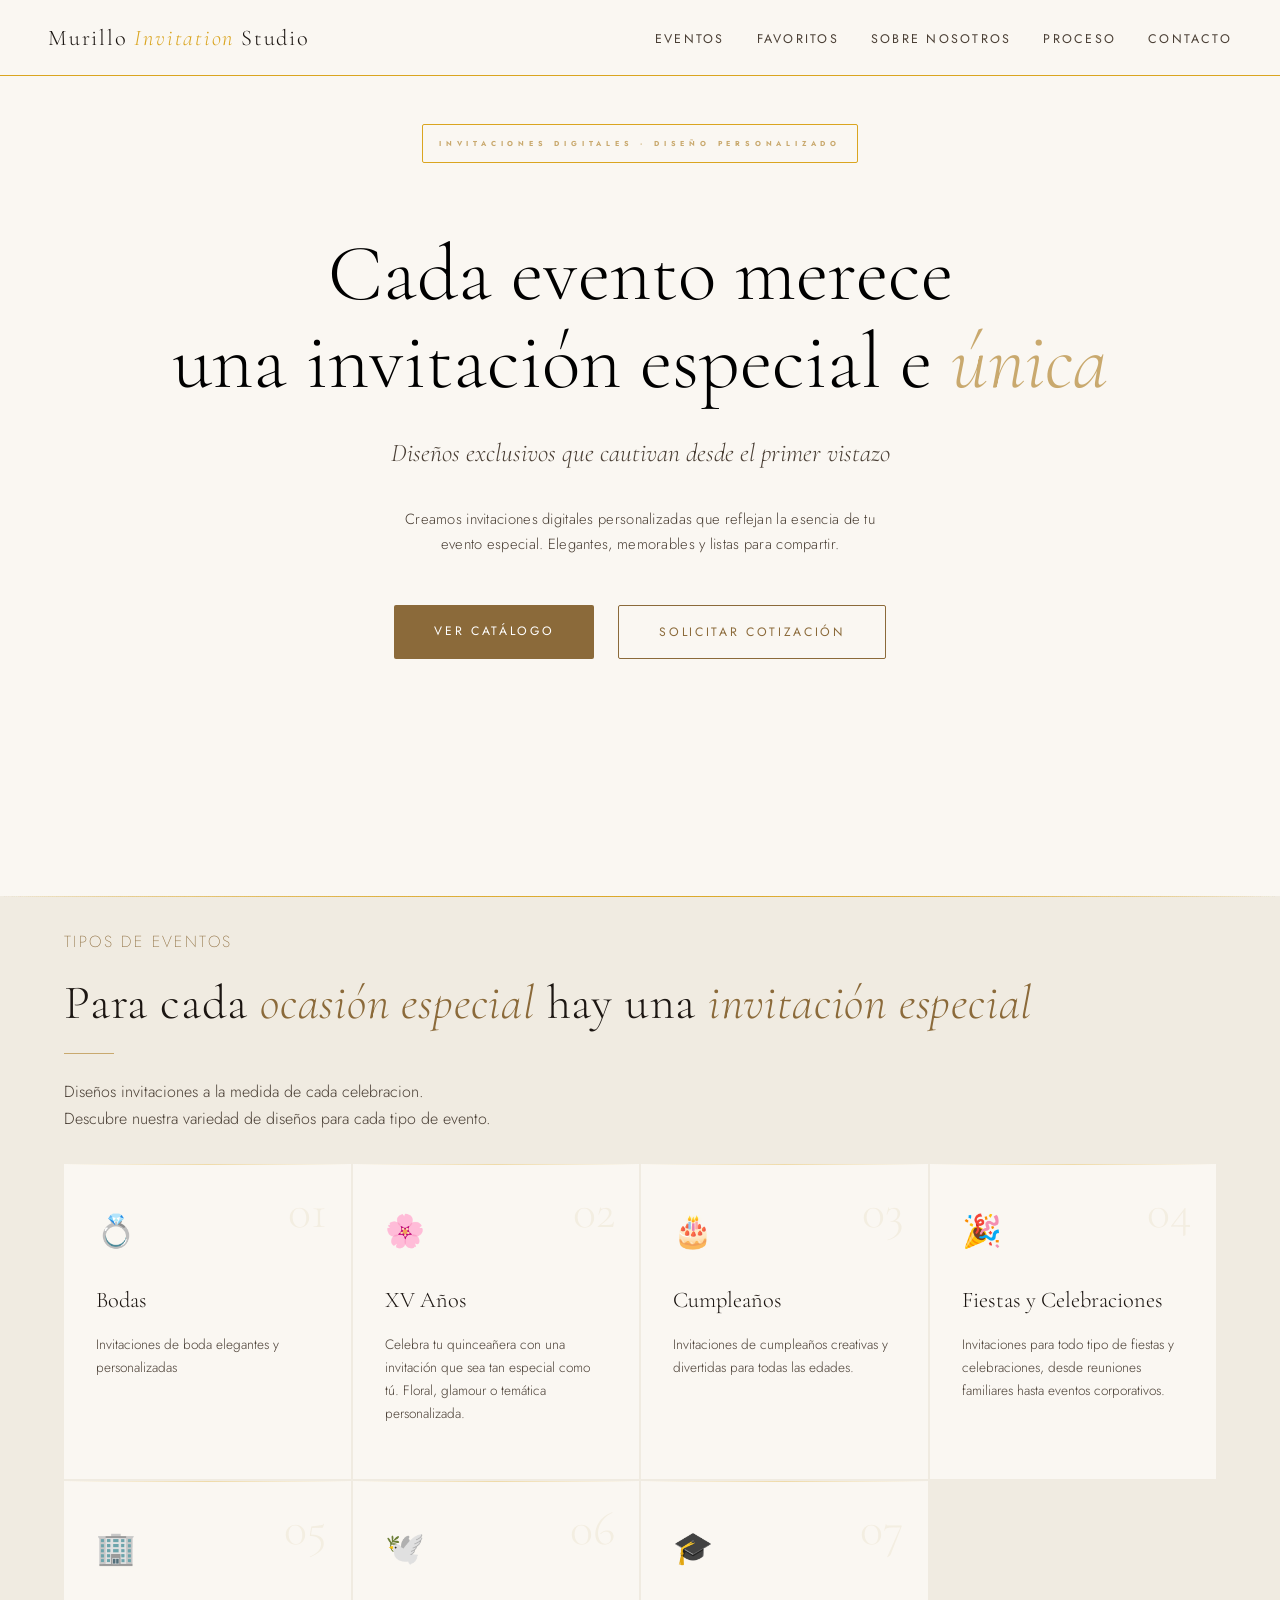
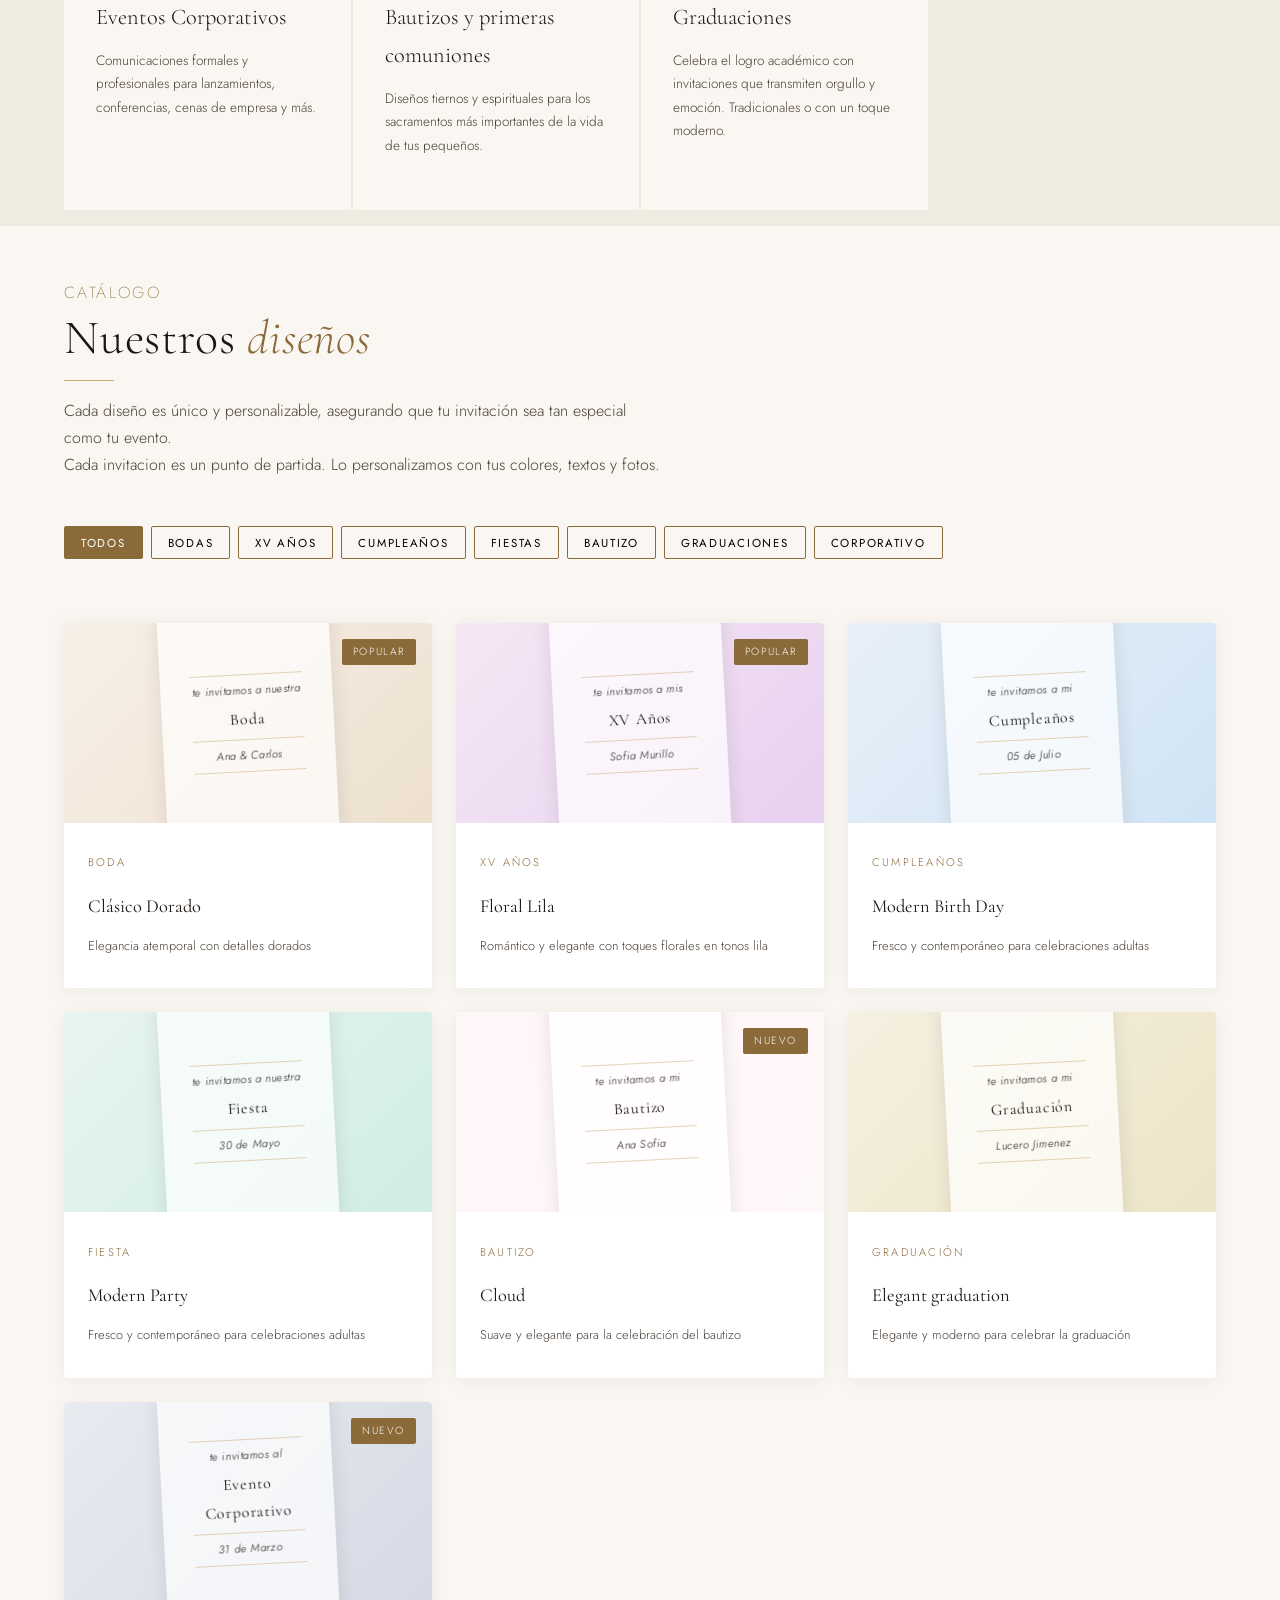
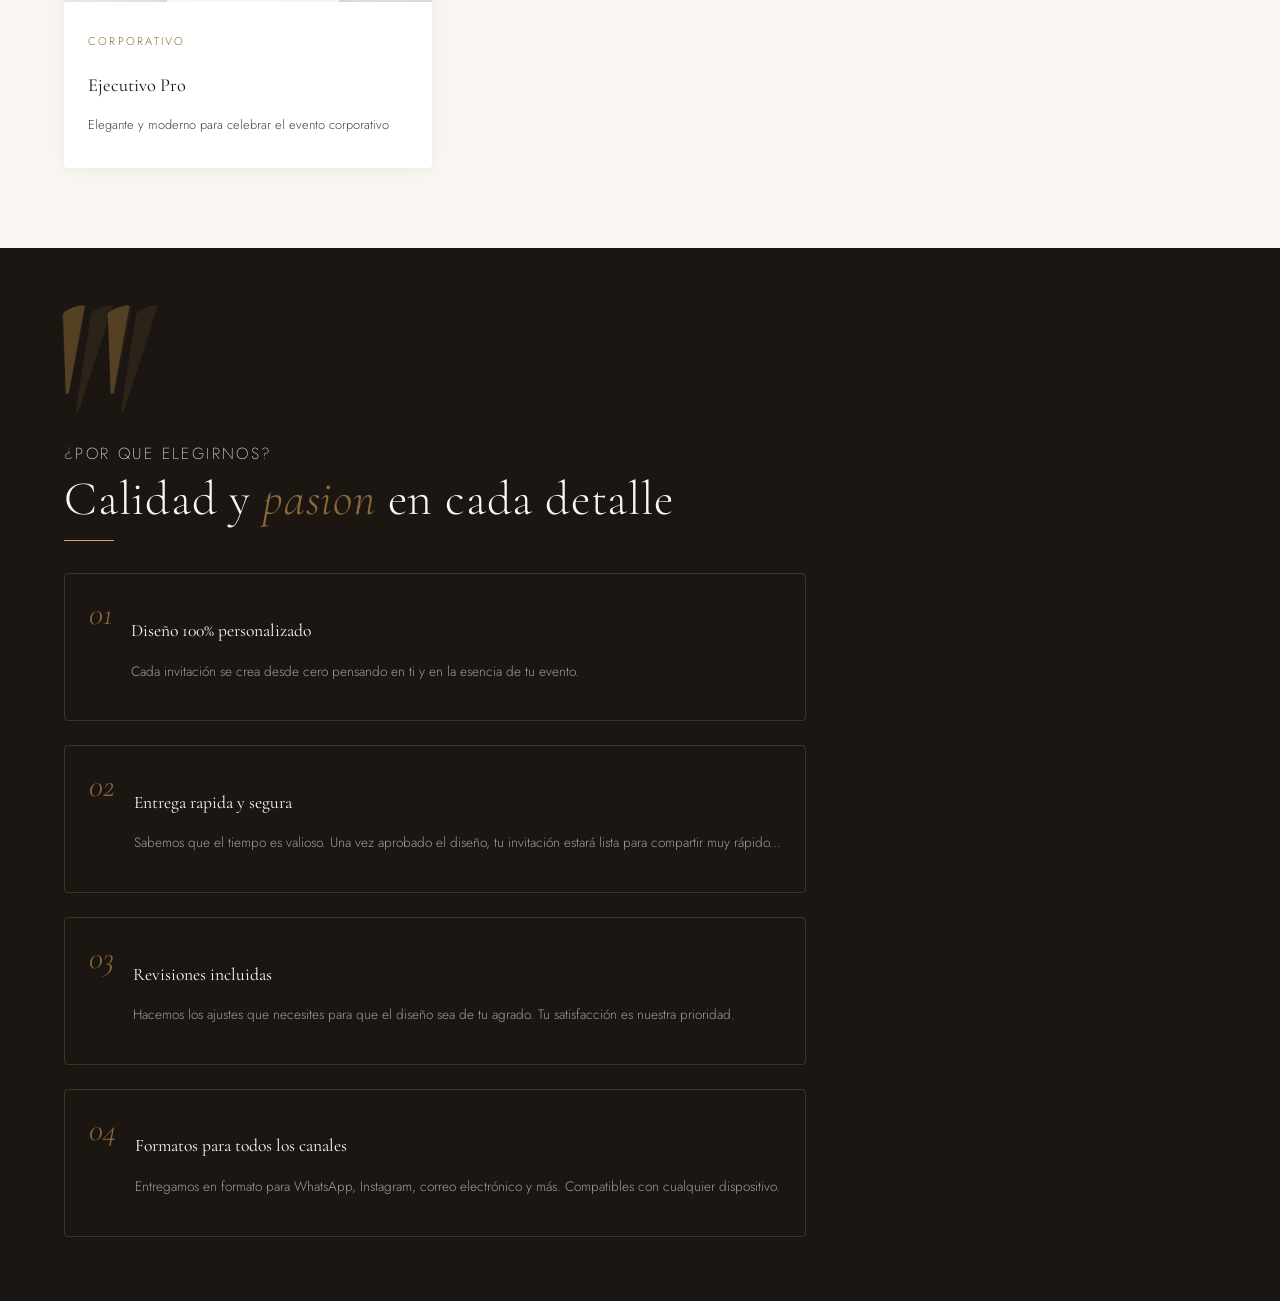
==== index.html @ 22edf33e "Se agrega la seccion de porque nosotros" ====
<!DOCTYPE html>
<html lang="es">
    <head>
        <!-- Titulo Pagina Web -->
        <title>Murillo Invitation Studio</title>

        <!-- Estilos CSS y Scripts JS -->
        <link rel="stylesheet" href="design.css">
        <script src="script.js" defer></script>
    
        <!-- Meta Tags -->
        <meta charset="utf-8"/>
        <meta content="width=device-width, initial-scale=1.0" name="viewport"/>
        <meta content="es_MX" property="og:locale"/>
        <meta content="Murillo Invitation Studio — Invitaciones digitales únicas para tus eventos más especiales." name="description"/>
        
        <!-- Fuentes de Google -->
        <link href="https://fonts.googleapis.com" rel="preconnect"/>
        <link crossorigin="" href="https://fonts.gstatic.com" rel="preconnect"/>
        <link href="https://fonts.googleapis.com/css2?family=Cormorant+Garamond:ital,wght@0,300;0,400;0,600;1,300;1,400&amp;family=Jost:wght@300;400;500&amp;display=swap" rel="stylesheet"/>
    </head>
    <body>
        <!-- Header de navegacion -->
        <header>
            <!-- Nombre de la empresa -->
            <div class="NombreEmpresa">Murillo <span> Invitation </span> Studio </div>

            <!-- Navegacion -->
            <nav>
                <ul>
                    <li><a href="Events.html">Eventos</a></li>
                    <li><a href="Favorites.html">Favoritos</a></li>
                    <li><a href="Aboutus.html">Sobre Nosotros</a></li>
                    <li><a href="Process.html">Proceso</a></li>
                    <li><a href="contact.html">Contacto</a></li>
                </ul>
            </nav>
        </header>

        <!-- Contenido Principal / Home -->
        <section id="Home">

            <div class="Contenido">
                <div class="TagContenido">
                    <h1 class="Tag">Invitaciones Digitales · Diseño Personalizado</h1>
                </div>

                <h2 class="Titulo">Cada evento merece <br/> una invitación especial e <em>única</em></h2>

                <p class="SubTitulo">Diseños exclusivos que cautivan desde el primer vistazo</p>
                <p class="Descripcion">Creamos invitaciones digitales personalizadas que reflejan la esencia de tu <br>
                evento especial. Elegantes, memorables y listas para compartir.</p>

                <div class="BotonCS">
                    <a class="BotonCatalago" href="#Catalago">Ver Catálogo</a>
                    <a class="BotonSolicitarCot" href="#Cotizacion">Solicitar Cotización</a>
                </div>
            </div>
        </section>

        <!-- Tipos de eventos -->
        <section id="Eventos">
            <h2 class="Titulo_Eventos">TIPOS DE EVENTOS</h2>
            <h3 class="Subtitulo_Eventos">Para cada <em>ocasión especial</em> hay una <em>invitación especial</em></h3>

            <div class="Divisor_corto"></div>

            <p class="Descripcion_Eventos">Diseños invitaciones a la medida de cada celebracion.
            <br>Descubre nuestra variedad de diseños para cada tipo de evento.</p>

            <div class="Eventos_Grid">
                <div class="Evento_Card">
                    <span class="Evento_Num">01</span>
                    <span class="Evento_Icono">💍</span>

                    <h3 class="Evento_Nombre">Bodas</h3>
                    <p class="Evento_Descripcion">Invitaciones de boda elegantes y personalizadas</p>
                </div>

                <div class="Evento_Card">
                    <span class="Evento_Num">02</span>
                    <span class="Evento_Icono">🌸</span>

                    <h3 class="Evento_Nombre">XV Años</h3>
                    <p class="Evento_Descripcion">Celebra tu quinceañera con una invitación que sea tan especial como tú. Floral, glamour o temática personalizada.</p>
                </div>

                <div class="Evento_Card">
                    <span class="Evento_Num">03</span>
                    <span class="Evento_Icono">🎂</span>

                    <h3 class="Evento_Nombre">Cumpleaños</h3>
                    <p class="Evento_Descripcion">Invitaciones de cumpleaños creativas y divertidas para todas las edades.</p>
                </div>

                <div class="Evento_Card">
                    <span class="Evento_Num">04</span>
                    <span class="Evento_Icono">🎉</span>

                    <h3 class="Evento_Nombre">Fiestas y Celebraciones</h3>
                    <p class="Evento_Descripcion">Invitaciones para todo tipo de fiestas y celebraciones, desde reuniones familiares hasta eventos corporativos.</p>
                </div>

                <div class="Evento_Card">
                    <span class="Evento_Num">05</span>
                    <span class="Evento_Icono">🏢</span>

                    <h3 class="Evento_Nombre">Eventos Corporativos</h3>
                    <p class="Evento_Descripcion">Comunicaciones formales y profesionales para lanzamientos, conferencias, cenas de empresa y más.</p>
                </div>

                <div class="Evento_Card">
                    <span class="Evento_Num">06</span>
                    <span class="Evento_Icono">🕊️</span>

                    <h3 class="Evento_Nombre">Bautizos y primeras comuniones</h3>
                    <p class="Evento_Descripcion">Diseños tiernos y espirituales para los sacramentos más importantes de la vida de tus pequeños.</p>
                </div>

                <div class="Evento_Card">
                    <span class="Evento_Num">07</span>
                    <span class="Evento_Icono">🎓</span>

                    <h3 class="Evento_Nombre">Graduaciones</h3>
                    <p class="Evento_Descripcion">Celebra el logro académico con invitaciones que transmiten orgullo y emoción. Tradicionales o con un toque moderno.</p>
                </div>
            </div>
        </section>

        <!-- CATÁLOGO -->
        <section id="Catalago">
            <div class="Catalago_Cabecera">
                <h2 class="Titulo_Catalago">CATÁLOGO</h2>
                <h3 class="Subtitulo_Catalago">Nuestros <em>diseños</em></h3>

                <div class="Divisor_corto"></div>

                <p class="Descripcion_Catalago">Cada diseño es único y personalizable, asegurando que tu invitación sea tan especial como tu evento. <br>
                Cada invitacion es un punto de partida. Lo personalizamos con tus colores, textos y fotos.</p>

                <div class="Catalago_Filtro">
                    <button class="filter-btn active" onclick="filterCatalog('all', this)">Todos</button>
                    <button class="filter-btn" onclick="filterCatalog('boda', this)">Bodas</button>
                    <button class="filter-btn" onclick="filterCatalog('xv', this)">XV Años</button>
                    <button class="filter-btn" onclick="filterCatalog('cumple', this)">Cumpleaños</button>
                    <button class="filter-btn" onclick="filterCatalog('fiesta', this)">Fiestas</button>
                    <button class="filter-btn" onclick="filterCatalog('bautizo', this)">Bautizo</button>
                    <button class="filter-btn" onclick="filterCatalog('graduacion', this)">Graduaciones</button>
                    <button class="filter-btn" onclick="filterCatalog('corporativo', this)">Corporativo</button>
                </div>
            </div>

            <div class="Catalago_Grid">
                <div class="Catalago_Item">
                    <div class="Catalago_Prevista_Boda">
                        <div class="Catalago_Vista">
                            <div class="Vista_Line"></div>
                            <div class="Vista_Text">te invitamos a nuestra</div>
                            <div class="Vista_Title">Boda</div>
                            <div class="Vista_Line"></div>
                            <div class="Vista_Text">Ana &amp; Carlos</div>
                            <div class="Vista_Line"></div>
                        </div>

                        <span class="Tag_Popular">Popular</span>
                    </div>

                    <div class="Catalago_Info">
                        <p class="Catalago_Tipo_Evento">Boda</p>
                        <h3 class="Catalago_Nombre">Clásico Dorado</h3>
                        <p class="Catalago_Descripcion">Elegancia atemporal con detalles dorados</p>
                    </div>
                </div>

                <div class="Catalago_Item">
                    <div class="Catalago_Prevista_XV">
                        <div class="Catalago_Vista">
                            <div class="Vista_Line"></div>
                            <div class="Vista_Text">te invitamos a mis</div>
                            <div class="Vista_Title">XV Años</div>
                            <div class="Vista_Line"></div>
                            <div class="Vista_Text">Sofia Murillo</div>
                            <div class="Vista_Line"></div>
                        </div>

                        <span class="Tag_Popular">Popular</span>
                    </div>

                    <div class="Catalago_Info">
                        <p class="Catalago_Tipo_Evento">XV Años</p>
                        <h3 class="Catalago_Nombre">Floral Lila</h3>
                        <p class="Catalago_Descripcion">Romántico y elegante con toques florales en tonos lila</p>
                    </div>
                </div>

                <div class="Catalago_Item">
                    <div class="Catalago_Prevista_Cumpleaños">
                        <div class="Catalago_Vista">
                            <div class="Vista_Line"></div>
                            <div class="Vista_Text">te invitamos a mi</div>
                            <div class="Vista_Title">Cumpleaños</div>
                            <div class="Vista_Line"></div>
                            <div class="Vista_Text">05 de Julio</div>
                            <div class="Vista_Line"></div>
                        </div>
                    </div>

                    <div class="Catalago_Info">
                        <p class="Catalago_Tipo_Evento">Cumpleaños</p>
                        <h3 class="Catalago_Nombre">Modern Birth Day</h3>
                        <p class="Catalago_Descripcion">Fresco y contemporáneo para celebraciones adultas</p>
                    </div>
                </div>

                <div class="Catalago_Item">
                    <div class="Catalago_Prevista_Fiesta">
                        <div class="Catalago_Vista">
                            <div class="Vista_Line"></div>
                            <div class="Vista_Text">te invitamos a nuestra</div>
                            <div class="Vista_Title">Fiesta</div>
                            <div class="Vista_Line"></div>
                            <div class="Vista_Text">30 de Mayo</div>
                            <div class="Vista_Line"></div>
                        </div>
                    </div>

                    <div class="Catalago_Info">
                        <p class="Catalago_Tipo_Evento">Fiesta</p>
                        <h3 class="Catalago_Nombre">Modern Party</h3>
                        <p class="Catalago_Descripcion">Fresco y contemporáneo para celebraciones adultas</p>
                    </div>
                </div>

                <div class="Catalago_Item">
                    <div class="Catalago_Prevista_Bautizo">
                        <div class="Catalago_Vista">
                            <div class="Vista_Line"></div>
                            <div class="Vista_Text">te invitamos a mi</div>
                            <div class="Vista_Title">Bautizo</div>
                            <div class="Vista_Line"></div>
                            <div class="Vista_Text">Ana Sofia</div>
                            <div class="Vista_Line"></div>
                        </div>

                        <span class="Tag_Popular">Nuevo</span>
                    </div>

                    <div class="Catalago_Info">
                        <p class="Catalago_Tipo_Evento">Bautizo</p>
                        <h3 class="Catalago_Nombre">Cloud</h3>
                        <p class="Catalago_Descripcion">Suave y elegante para la celebración del bautizo</p>
                    </div>
                </div>

                <div class="Catalago_Item">
                    <div class="Catalago_Prevista_Graduacion">
                        <div class="Catalago_Vista">
                            <div class="Vista_Line"></div>
                            <div class="Vista_Text">te invitamos a mi</div>
                            <div class="Vista_Title">Graduación</div>
                            <div class="Vista_Line"></div>
                            <div class="Vista_Text">Lucero Jimenez</div>
                            <div class="Vista_Line"></div>
                        </div>
                    </div>

                    <div class="Catalago_Info">
                        <p class="Catalago_Tipo_Evento">Graduación</p>
                        <h3 class="Catalago_Nombre">Elegant graduation</h3>
                        <p class="Catalago_Descripcion">Elegante y moderno para celebrar la graduación</p>
                    </div>
                </div>

                <div class="Catalago_Item">
                    <div class="Catalago_Prevista_Corporativo">
                        <div class="Catalago_Vista">
                            <div class="Vista_Line"></div>
                            <div class="Vista_Text">te invitamos al </div>
                            <div class="Vista_Title">Evento Corporativo</div>
                            <div class="Vista_Line"></div>
                            <div class="Vista_Text">31 de Marzo</div>
                            <div class="Vista_Line"></div>
                        </div>

                        <span class="Tag_Popular">Nuevo</span>
                    </div>

                    <div class="Catalago_Info">
                        <p class="Catalago_Tipo_Evento">Corporativo</p>
                        <h3 class="Catalago_Nombre">Ejecutivo Pro</h3>
                        <p class="Catalago_Descripcion">Elegante y moderno para celebrar el evento corporativo</p>
                    </div>
                </div>
            </div>
        </section>

        <!-- Porque elegirnos? -->
        <section id="Porque_Elegirnos"> 
            <div class="Porque_Cabecera">
                <h2 class="Porque_Titulo">¿POR QUE ELEGIRNOS?</h2>
                <h3 class="Porque_Subtitulo">Calidad y <em>pasion</em> en cada detalle</h3>
                <div class="Divisor_corto"></div>

                <div class="Porque_Grid">
                    <div class="Porque_Item">
                        <span class="Porque_Num">01</span>
                        <div>  
                            <h3 class="Num_Titulo">Diseño 100% personalizado</h3>
                            <p class="Num_Descripcion">Cada invitación se crea desde cero pensando en ti y en la esencia de tu evento.</p>
                        </div>
                    </div>

                    <div class="Porque_Item">
                        <span class="Porque_Num">02</span>
                        <div>  
                            <h3 class="Num_Titulo">Entrega rapida y segura</h3>
                            <p class="Num_Descripcion">Sabemos que el tiempo es valioso. Una vez aprobado el diseño, tu invitación estará lista para compartir muy rápido...</p>
                        </div>
                    </div>

                    <div class="Porque_Item">
                        <span class="Porque_Num">03</span>
                        <div>  
                            <h3 class="Num_Titulo">Revisiones incluidas</h3>
                            <p class="Num_Descripcion">Hacemos los ajustes que necesites para que el diseño sea de tu agrado. Tu satisfacción es nuestra prioridad.</p>
                        </div>
                    </div>

                    <div class="Porque_Item">
                        <span class="Porque_Num">04</span>
                        <div>  
                            <h3 class="Num_Titulo">Formatos para todos los canales</h3>
                            <p class="Num_Descripcion">Entregamos en formato para WhatsApp, Instagram, correo electrónico y más. Compatibles con cualquier dispositivo.</p>
                        </div>
                    </div>
                </div>
            </div>    
        </section>
    </body>
</html>
---- design.css ----
@charset "UTF-8";
body {
  font-family: "Jost", sans-serif;
  background: #FAF7F2;
  color: #000;
  font-weight: 300;
  line-height: 1.7;
  overflow-x: hidden;
  margin: 0;
}
body ::before {
  content: "";
  position: fixed;
  inset: 0;
  pointer-events: none;
  z-index: 0;
  opacity: 0.35;
}

header {
  position: relative;
  top: 0;
  left: 0;
  right: 0;
  z-index: 100;
  padding: 0.5rem 3rem;
  display: flex;
  align-items: center;
  justify-content: space-between;
  background: #FAF7F2;
  backdrop-filter: blur(12px);
  border-bottom: 1px solid #DAA520;
  transition: background 0.3s;
}
header .NombreEmpresa {
  font-family: "Cormorant Garamond", serif;
  font-size: 1.4rem;
  font-weight: 300;
  letter-spacing: 0.08em;
  color: #1C1612;
  text-decoration: none;
}
header .NombreEmpresa span {
  color: #DAA520;
  font-style: italic;
}
header nav ul {
  list-style: none;
  display: flex;
  gap: 2rem;
}
header nav a {
  font-family: "Jost", sans-serif;
  font-size: 0.78rem;
  font-weight: 400;
  letter-spacing: 0.18em;
  text-transform: uppercase;
  color: #4A3F35;
  text-decoration: none;
  position: relative;
  transition: color 0.3s;
}
header nav a::after {
  content: "";
  position: absolute;
  bottom: -2px;
  left: 0;
  right: 100%;
  height: 1px;
  background: #DAA520;
  transition: right 0.35s ease;
}
header nav a:hover {
  color: #000;
}
header nav a:hover::after {
  right: 0;
}

#Home {
  min-height: 100vh;
  display: flex;
  justify-content: center;
  text-align: center;
  padding: 3rem;
  position: relative;
  z-index: 2;
}
#Home .Contenido .TagContenido {
  display: inline-flex;
  text-align: center;
  justify-content: center;
  font-size: 0.3rem;
  letter-spacing: 0.3rem;
  text-transform: uppercase;
  border: 1px solid #DAA520;
  padding: 0.4rem 1rem;
  margin-bottom: 0;
  border-radius: 2px;
}
#Home .Contenido .TagContenido .Tag {
  color: #C9A96E;
  font-family: "Jost", sans-serif;
}
#Home .Contenido .Titulo {
  font-family: "Cormorant Garamond", serif;
  font-size: clamp(5rem, 3vw, 5rem);
  font-weight: 300;
  line-height: 1.1;
  margin-bottom: 0;
}
#Home .Contenido .Titulo em {
  color: #C9A96E;
}
#Home .Contenido .SubTitulo {
  font-family: "Cormorant Garamond", serif;
  font-size: clamp(1.2rem, 2.5vw, 1.6rem);
  font-weight: 300;
  font-style: italic;
  color: #4A3F35;
  margin-bottom: 2rem;
}
#Home .Contenido .Descripcion {
  font-size: 0.92rem;
  color: #4A3F35;
  max-width: 480px;
  margin: 0 auto 3rem;
  letter-spacing: 0.02em;
}
#Home .Contenido .BotonCS {
  display: flex;
  gap: 1.5rem;
  justify-content: center;
}
#Home .Contenido .BotonCS .BotonCatalago {
  display: inline-block;
  font-family: "Jost", sans-serif;
  font-size: 0.76rem;
  font-weight: 400;
  letter-spacing: 0.22em;
  text-transform: uppercase;
  color: #fff;
  background: #8B6A3A;
  border: none;
  padding: 1rem 2.5rem;
  text-decoration: none;
  border-radius: 2px;
  transition: background 0.3s, transform 0.2s;
}
#Home .Contenido .BotonCS .BotonCatalago:hover {
  background: #DAA520;
  transform: translateY(-2px);
}
#Home .Contenido .BotonCS .BotonSolicitarCot {
  display: inline-block;
  font-family: "Jost", sans-serif;
  font-size: 0.76rem;
  font-weight: 400;
  letter-spacing: 0.22em;
  text-transform: uppercase;
  color: #8B6A3A;
  background: transparent;
  border: 1px solid #8B6A3A;
  padding: 1rem 2.5rem;
  text-decoration: none;
  border-radius: 2px;
  transition: background 0.3s, transform 0.2s;
}
#Home .Contenido .BotonCS .BotonSolicitarCot:hover {
  color: #fff;
  background: #8B6A3A;
  transform: translateY(-2px);
}

#Eventos {
  background: #F0EBE1;
  position: relative;
  margin-top: -11rem;
}
#Eventos ::before {
  content: "";
  position: absolute;
  top: 0;
  left: 0;
  right: 0;
  height: 1px;
  background: linear-gradient(90deg, transparent, #DAA520, transparent);
}
#Eventos .Titulo_Eventos {
  font-size: clamp(1rem, 1vw, 2.5rem);
  font-weight: 200;
  margin: 0 0 0 4rem;
  padding: 2rem 0 0 0;
  color: #8B6A3A;
  letter-spacing: 0.15rem;
}
#Eventos .Subtitulo_Eventos {
  font-family: "Cormorant Garamond", serif;
  font-size: clamp(3rem, 3vw, 1.5rem);
  font-weight: 200;
  margin: 0 0 0 4rem;
  padding: 0.5rem 0 0 0;
  color: #1C1612;
  letter-spacing: 0.05rem;
}
#Eventos .Subtitulo_Eventos em {
  color: #8B6A3A;
}
#Eventos .Divisor_corto {
  width: 50px;
  height: 1px;
  background: #C9A96E;
  margin: 0.5rem 0 1.5rem 4rem;
}
#Eventos .Descripcion_Eventos {
  font-size: 1rem;
  color: #4A3F35;
  max-width: 480px;
  margin: 0 0 0 4rem;
}
#Eventos .Eventos_Grid {
  display: grid;
  grid-template-columns: repeat(auto-fit, minmax(260px, 1fr));
  gap: 2px;
  padding: 1rem 4rem;
  margin-top: 1rem;
}
#Eventos .Eventos_Grid .Evento_Card {
  background: #FAF7F2;
  padding: 2.5rem 2rem;
  position: relative;
  overflow: hidden;
  transition: background 0.4s;
  cursor: default;
}
#Eventos .Eventos_Grid .Evento_Card ::before {
  content: "";
  position: absolute;
  bottom: 0;
  left: 0;
  right: 0;
  height: 2px;
  background: #DAA520;
  transform: scaleX(0);
  transform-origin: left;
  transition: transform 0.4s ease;
}
#Eventos .Eventos_Grid .Evento_Card:hover {
  background: #F0EBE1;
}
#Eventos .Eventos_Grid .Evento_Card:hover ::before {
  transform: scaleX(1);
}
#Eventos .Eventos_Grid .Evento_Icono {
  font-size: 2rem;
  margin-bottom: 1.2rem;
  display: block;
}
#Eventos .Eventos_Grid .Evento_Nombre {
  font-family: "Cormorant Garamond", serif;
  font-size: 1.4rem;
  font-weight: 300;
  color: #1C1612;
  margin-bottom: 0.6rem;
}
#Eventos .Eventos_Grid .Evento_Descripcion {
  font-size: 0.85rem;
  color: #4A3F35;
  line-height: 1.7;
}
#Eventos .Eventos_Grid .Evento_Num {
  position: absolute;
  top: 1.5rem;
  right: 1.5rem;
  font-family: "Cormorant Garamond", serif;
  font-size: 3rem;
  font-weight: 300;
  color: rgba(201, 169, 110, 0.12);
  line-height: 1;
}

#Catalago {
  max-width: 1400px;
  margin: 0 0;
}
#Catalago .Catalago_Cabecera {
  display: grid;
  gap: 4rem;
  align-items: end;
  margin-bottom: 3rem;
}
#Catalago .Catalago_Cabecera .Titulo_Catalago {
  font-size: clamp(1rem, 1vw, 2.5rem);
  font-weight: 200;
  margin: 0 0 -5rem 4rem;
  padding: 2rem 0 0 0;
  color: #8B6A3A;
  letter-spacing: 0.15rem;
}
#Catalago .Catalago_Cabecera .Subtitulo_Catalago {
  font-family: "Cormorant Garamond", serif;
  font-size: clamp(3rem, 3vw, 1.5rem);
  font-weight: 200;
  margin: 0 0 -4rem 4rem;
  padding: 0.5rem 0 0 0;
  color: #1C1612;
  letter-spacing: 0.05rem;
}
#Catalago .Catalago_Cabecera .Subtitulo_Catalago em {
  color: #8B6A3A;
}
#Catalago .Catalago_Cabecera .Divisor_corto {
  width: 50px;
  height: 1px;
  background: #C9A96E;
  margin: 0 0 0 4rem;
}
#Catalago .Catalago_Cabecera .Descripcion_Catalago {
  font-size: 1rem;
  color: #4A3F35;
  max-width: 600px;
  margin: -3rem 0 -1rem 4rem;
}
#Catalago .Catalago_Cabecera .Catalago_Filtro {
  display: flex;
  gap: 0.5rem;
  flex-wrap: wrap;
  margin: 0 0 0 4rem;
}
#Catalago .Catalago_Cabecera .Catalago_Filtro .filter-btn {
  font-family: "Jost", sans-serif;
  font-size: 0.72rem;
  letter-spacing: 0.15em;
  text-transform: uppercase;
  color: #000;
  background: none;
  border: 1px solid #8B6A3A;
  padding: 0.45rem 1rem;
  cursor: pointer;
  border-radius: 2px;
  transition: all 0.25s;
}
#Catalago .Catalago_Cabecera .Catalago_Filtro .filter-btn:hover,
#Catalago .Catalago_Cabecera .Catalago_Filtro .filter-btn.active {
  background: #8B6A3A;
  color: #fff;
  border-color: #8B6A3A;
}
#Catalago .Catalago_Grid {
  display: grid;
  grid-template-columns: repeat(auto-fill, minmax(280px, 1fr));
  gap: 1.5rem;
  padding: 1rem 4rem;
}
#Catalago .Catalago_Grid .Catalago_Item {
  border-radius: 4px;
  overflow: hidden;
  background: #fff;
  box-shadow: 0 2px 20px rgba(28, 22, 18, 0.06);
  transition: transform 0.35s, box-shadow 0.35s;
}
#Catalago .Catalago_Grid .Catalago_Item :hover {
  transform: translateY(-6px);
  box-shadow: 0 12px 40px rgba(28, 22, 18, 0.12);
}
#Catalago .Catalago_Grid .Catalago_Item .Catalago_Prevista_Bautizo,
#Catalago .Catalago_Grid .Catalago_Item .Catalago_Prevista_Fiesta,
#Catalago .Catalago_Grid .Catalago_Item .Catalago_Prevista_XV,
#Catalago .Catalago_Grid .Catalago_Item .Catalago_Prevista_Boda,
#Catalago .Catalago_Grid .Catalago_Item .Catalago_Prevista_Cumpleaños,
#Catalago .Catalago_Grid .Catalago_Item .Catalago_Prevista_Graduacion,
#Catalago .Catalago_Grid .Catalago_Item .Catalago_Prevista_Corporativo {
  height: 200px;
  display: flex;
  align-items: center;
  justify-content: center;
  position: relative;
  overflow: hidden;
  background: linear-gradient(135deg, #F8F0E8 0%, #EDE0CE 100%);
}
#Catalago .Catalago_Grid .Catalago_Item .Catalago_Prevista_Bautizo .Catalago_Vista,
#Catalago .Catalago_Grid .Catalago_Item .Catalago_Prevista_Fiesta .Catalago_Vista,
#Catalago .Catalago_Grid .Catalago_Item .Catalago_Prevista_XV .Catalago_Vista,
#Catalago .Catalago_Grid .Catalago_Item .Catalago_Prevista_Boda .Catalago_Vista,
#Catalago .Catalago_Grid .Catalago_Item .Catalago_Prevista_Cumpleaños .Catalago_Vista,
#Catalago .Catalago_Grid .Catalago_Item .Catalago_Prevista_Graduacion .Catalago_Vista,
#Catalago .Catalago_Grid .Catalago_Item .Catalago_Prevista_Corporativo .Catalago_Vista {
  width: 140px;
  height: 200px;
  background: rgba(255, 255, 255, 0.7);
  border-radius: 3px;
  box-shadow: 0 4px 20px rgba(0, 0, 0, 0.1);
  display: flex;
  flex-direction: column;
  align-items: center;
  justify-content: center;
  gap: 6px;
  padding: 1rem;
  position: absolute;
  left: 50%;
  top: 50%;
  transform: translate(-50%, -50%) rotate(-3deg);
}
#Catalago .Catalago_Grid .Catalago_Item .Catalago_Prevista_Bautizo .Catalago_Vista .Vista_Line,
#Catalago .Catalago_Grid .Catalago_Item .Catalago_Prevista_Fiesta .Catalago_Vista .Vista_Line,
#Catalago .Catalago_Grid .Catalago_Item .Catalago_Prevista_XV .Catalago_Vista .Vista_Line,
#Catalago .Catalago_Grid .Catalago_Item .Catalago_Prevista_Boda .Catalago_Vista .Vista_Line,
#Catalago .Catalago_Grid .Catalago_Item .Catalago_Prevista_Cumpleaños .Catalago_Vista .Vista_Line,
#Catalago .Catalago_Grid .Catalago_Item .Catalago_Prevista_Graduacion .Catalago_Vista .Vista_Line,
#Catalago .Catalago_Grid .Catalago_Item .Catalago_Prevista_Corporativo .Catalago_Vista .Vista_Line {
  height: 1px;
  background: rgba(201, 169, 110, 0.5);
  width: 80%;
}
#Catalago .Catalago_Grid .Catalago_Item .Catalago_Prevista_Bautizo .Catalago_Vista .Vista_Text,
#Catalago .Catalago_Grid .Catalago_Item .Catalago_Prevista_Fiesta .Catalago_Vista .Vista_Text,
#Catalago .Catalago_Grid .Catalago_Item .Catalago_Prevista_XV .Catalago_Vista .Vista_Text,
#Catalago .Catalago_Grid .Catalago_Item .Catalago_Prevista_Boda .Catalago_Vista .Vista_Text,
#Catalago .Catalago_Grid .Catalago_Item .Catalago_Prevista_Cumpleaños .Catalago_Vista .Vista_Text,
#Catalago .Catalago_Grid .Catalago_Item .Catalago_Prevista_Graduacion .Catalago_Vista .Vista_Text,
#Catalago .Catalago_Grid .Catalago_Item .Catalago_Prevista_Corporativo .Catalago_Vista .Vista_Text {
  font-family: "Jost", sans-serif;
  font-size: 0.7rem;
  color: #1C1612;
  text-align: center;
  font-style: italic;
  letter-spacing: 0.05em;
}
#Catalago .Catalago_Grid .Catalago_Item .Catalago_Prevista_Bautizo .Catalago_Vista .Vista_Title,
#Catalago .Catalago_Grid .Catalago_Item .Catalago_Prevista_Fiesta .Catalago_Vista .Vista_Title,
#Catalago .Catalago_Grid .Catalago_Item .Catalago_Prevista_XV .Catalago_Vista .Vista_Title,
#Catalago .Catalago_Grid .Catalago_Item .Catalago_Prevista_Boda .Catalago_Vista .Vista_Title,
#Catalago .Catalago_Grid .Catalago_Item .Catalago_Prevista_Cumpleaños .Catalago_Vista .Vista_Title,
#Catalago .Catalago_Grid .Catalago_Item .Catalago_Prevista_Graduacion .Catalago_Vista .Vista_Title,
#Catalago .Catalago_Grid .Catalago_Item .Catalago_Prevista_Corporativo .Catalago_Vista .Vista_Title {
  font-family: "Cormorant Garamond", serif;
  font-size: 1rem;
  color: #1C1612;
  font-weight: 400;
  text-align: center;
  letter-spacing: 0.05em;
}
#Catalago .Catalago_Grid .Catalago_Item .Catalago_Prevista_Bautizo .Tag_Popular,
#Catalago .Catalago_Grid .Catalago_Item .Catalago_Prevista_Fiesta .Tag_Popular,
#Catalago .Catalago_Grid .Catalago_Item .Catalago_Prevista_XV .Tag_Popular,
#Catalago .Catalago_Grid .Catalago_Item .Catalago_Prevista_Boda .Tag_Popular,
#Catalago .Catalago_Grid .Catalago_Item .Catalago_Prevista_Cumpleaños .Tag_Popular,
#Catalago .Catalago_Grid .Catalago_Item .Catalago_Prevista_Graduacion .Tag_Popular,
#Catalago .Catalago_Grid .Catalago_Item .Catalago_Prevista_Corporativo .Tag_Popular {
  position: absolute;
  top: 1rem;
  right: 1rem;
  font-size: 0.65rem;
  letter-spacing: 0.15em;
  text-transform: uppercase;
  background: #8B6A3A;
  color: #fff;
  padding: 0.25rem 0.7rem;
  border-radius: 2px;
}
#Catalago .Catalago_Grid .Catalago_Item .Catalago_Prevista_XV {
  background: linear-gradient(135deg, #F5E8F5 0%, #E8D0F0 100%);
}
#Catalago .Catalago_Grid .Catalago_Item .Catalago_Prevista_Cumpleaños {
  background: linear-gradient(135deg, #E8F0F8 0%, #D0E4F5 100%);
}
#Catalago .Catalago_Grid .Catalago_Item .Catalago_Prevista_Bautizo {
  background: linear-gradient(135deg, #fff7f7 0%, #fff8f8 100%);
}
#Catalago .Catalago_Grid .Catalago_Item .Catalago_Prevista_Fiesta {
  background: linear-gradient(135deg, #E8F5F0 0%, #D0EDE5 100%);
}
#Catalago .Catalago_Grid .Catalago_Item .Catalago_Prevista_Graduacion {
  background: linear-gradient(135deg, #F5F0E0 0%, #EDE5C8 100%);
}
#Catalago .Catalago_Grid .Catalago_Item .Catalago_Prevista_Corporativo {
  background: linear-gradient(135deg, #E8EBF0 0%, #D5DAE5 100%);
}
#Catalago .Catalago_Grid .Catalago_Item .Catalago_Info {
  padding: 1.2rem 1.5rem;
}
#Catalago .Catalago_Grid .Catalago_Item .Catalago_Info .Catalago_Tipo_Evento {
  font-size: 0.7rem;
  letter-spacing: 0.2em;
  text-transform: uppercase;
  color: #8B6A3A;
  margin-bottom: 0.3rem;
}
#Catalago .Catalago_Grid .Catalago_Item .Catalago_Info .Catalago_Nombre {
  font-family: "Cormorant Garamond", serif;
  font-size: 1.15rem;
  font-weight: 400;
  color: #1C1612;
  margin-bottom: 0.3rem;
}
#Catalago .Catalago_Grid .Catalago_Item .Catalago_Info .Catalago_Descripcion {
  font-size: 0.8rem;
  color: #4A3F35;
}

#Porque_Elegirnos {
  background: #1C1612;
  color: #FAF7F2;
  position: relative;
  overflow: hidden;
  margin: 4rem 0 0 0;
}
#Porque_Elegirnos ::before {
  content: '"';
  position: absolute;
  top: -1rem;
  left: 3rem;
  font-family: "Cormorant Garamond", serif;
  font-size: 20rem;
  color: rgba(201, 169, 110, 0.06);
  line-height: 1;
  pointer-events: none;
  margin-top: 1rem;
}
#Porque_Elegirnos .Porque_Cabecera {
  display: flex;
  flex-direction: column;
  gap: 5rem;
  align-items: flex-start;
  margin-top: 10rem;
}
#Porque_Elegirnos .Porque_Cabecera .Divisor_corto {
  width: 50px;
  height: 1px;
  background: #C9A96E;
  margin: -1rem 0 0 4rem;
}
#Porque_Elegirnos .Porque_Cabecera .Porque_Titulo {
  font-size: clamp(1rem, 1vw, 2.5rem);
  font-weight: 200;
  margin: 0 0 -5rem 4rem;
  padding: 2rem 0 0 0;
  color: #FAF7F2;
  letter-spacing: 0.15rem;
}
#Porque_Elegirnos .Porque_Cabecera .Porque_Subtitulo {
  font-family: "Cormorant Garamond", serif;
  font-size: clamp(3rem, 3vw, 1.5rem);
  font-weight: 200;
  margin: -1rem 0 -4rem 4rem;
  padding: 0.5rem 0 0 0;
  color: #FAF7F2;
  letter-spacing: 0.05rem;
}
#Porque_Elegirnos .Porque_Cabecera .Porque_Subtitulo em {
  color: #8B6A3A;
}
#Porque_Elegirnos .Porque_Cabecera .Porque_Grid {
  display: flex;
  flex-direction: column;
  gap: 1.5rem;
  margin: -3rem 4rem 4rem 4rem;
}
#Porque_Elegirnos .Porque_Cabecera .Porque_Grid .Porque_Item {
  display: flex;
  gap: 1.2rem;
  align-items: flex-start;
  padding: 1.5rem;
  border: 1px solid rgba(201, 169, 110, 0.2);
  border-radius: 4px;
  transition: border-color 0.3s;
}
#Porque_Elegirnos .Porque_Cabecera .Porque_Grid .Porque_Item:hover {
  border-color: #DAA520;
}
#Porque_Elegirnos .Porque_Cabecera .Porque_Grid .Porque_Item .Porque_Num {
  font-family: "Cormorant Garamond", serif;
  font-size: 2rem;
  color: #8B6A3A;
  line-height: 1;
  font-style: italic;
  flex-shrink: 0;
}
#Porque_Elegirnos .Porque_Cabecera .Porque_Grid .Porque_Item .Num_Titulo {
  font-family: "Cormorant Garamond", serif;
  font-size: 1.1rem;
  font-weight: 400;
  color: #FAF7F2;
  margin-bottom: 0.3rem;
}
#Porque_Elegirnos .Porque_Cabecera .Porque_Grid .Porque_Item .Num_Descripcion {
  font-size: 0.85rem;
  color: rgba(250, 247, 242, 0.6);
  line-height: 1.7;
}

@media (max-width: 768px) {
  body {
    overflow-x: hidden;
  }
  header {
    padding: 0.75rem 1rem;
    flex-wrap: wrap;
    gap: 0.5rem;
  }
  header .NombreEmpresa {
    font-size: 2rem;
    flex-basis: 100%;
    text-align: center;
    margin-bottom: 0.5rem;
    letter-spacing: 0.05rem;
  }
  header nav {
    flex-basis: 100%;
    width: 100%;
    margin-bottom: 0;
    margin-top: -1rem;
    text-align: center;
  }
  header nav ul {
    gap: 0.4rem;
    flex-basis: 100%;
    justify-content: center;
    text-align: center;
    flex-wrap: wrap;
    padding: 0;
  }
  header nav a {
    font-size: 0.71rem;
    letter-spacing: 0.2rem;
    padding: 0.2rem 0.3rem;
  }
  #Home {
    min-height: auto;
    padding: 1.5rem 1rem;
    align-items: center;
    margin-bottom: 0;
  }
  #Home .Contenido {
    width: 100%;
    max-width: 100%;
  }
  #Home .Contenido .TagContenido {
    padding: 0.35rem 0.75rem;
    font-size: 0.22rem;
    letter-spacing: 0.2rem;
    margin-top: 0.5rem;
    margin-bottom: 0;
  }
  #Home .Contenido .TagContenido .Tag {
    font-size: 0.6rem;
  }
  #Home .Contenido .Titulo {
    font-size: clamp(1.8rem, 5vw, 2.8rem);
    margin-bottom: 1.5rem;
    line-height: 1.2;
  }
  #Home .Contenido .SubTitulo {
    font-size: clamp(1.3rem, 2vw, 1.2rem);
    margin-bottom: 1.5rem;
    line-height: 1.4;
  }
  #Home .Contenido .Descripcion {
    font-size: 1rem;
    max-width: 100%;
    margin: 0 auto 2rem;
    padding: 0 0.5rem;
    line-height: 1.5;
    letter-spacing: 0.01em;
  }
  #Home .Contenido .BotonCS {
    flex-direction: column;
    gap: 1rem;
    width: 100%;
  }
  #Home .Contenido .BotonCS .BotonCatalago,
  #Home .Contenido .BotonCS .BotonSolicitarCot {
    width: 100%;
    padding: 0.75rem 0;
    font-size: 0.7rem;
    letter-spacing: 0.15em;
  }
}/*# sourceMappingURL=design.css.map */
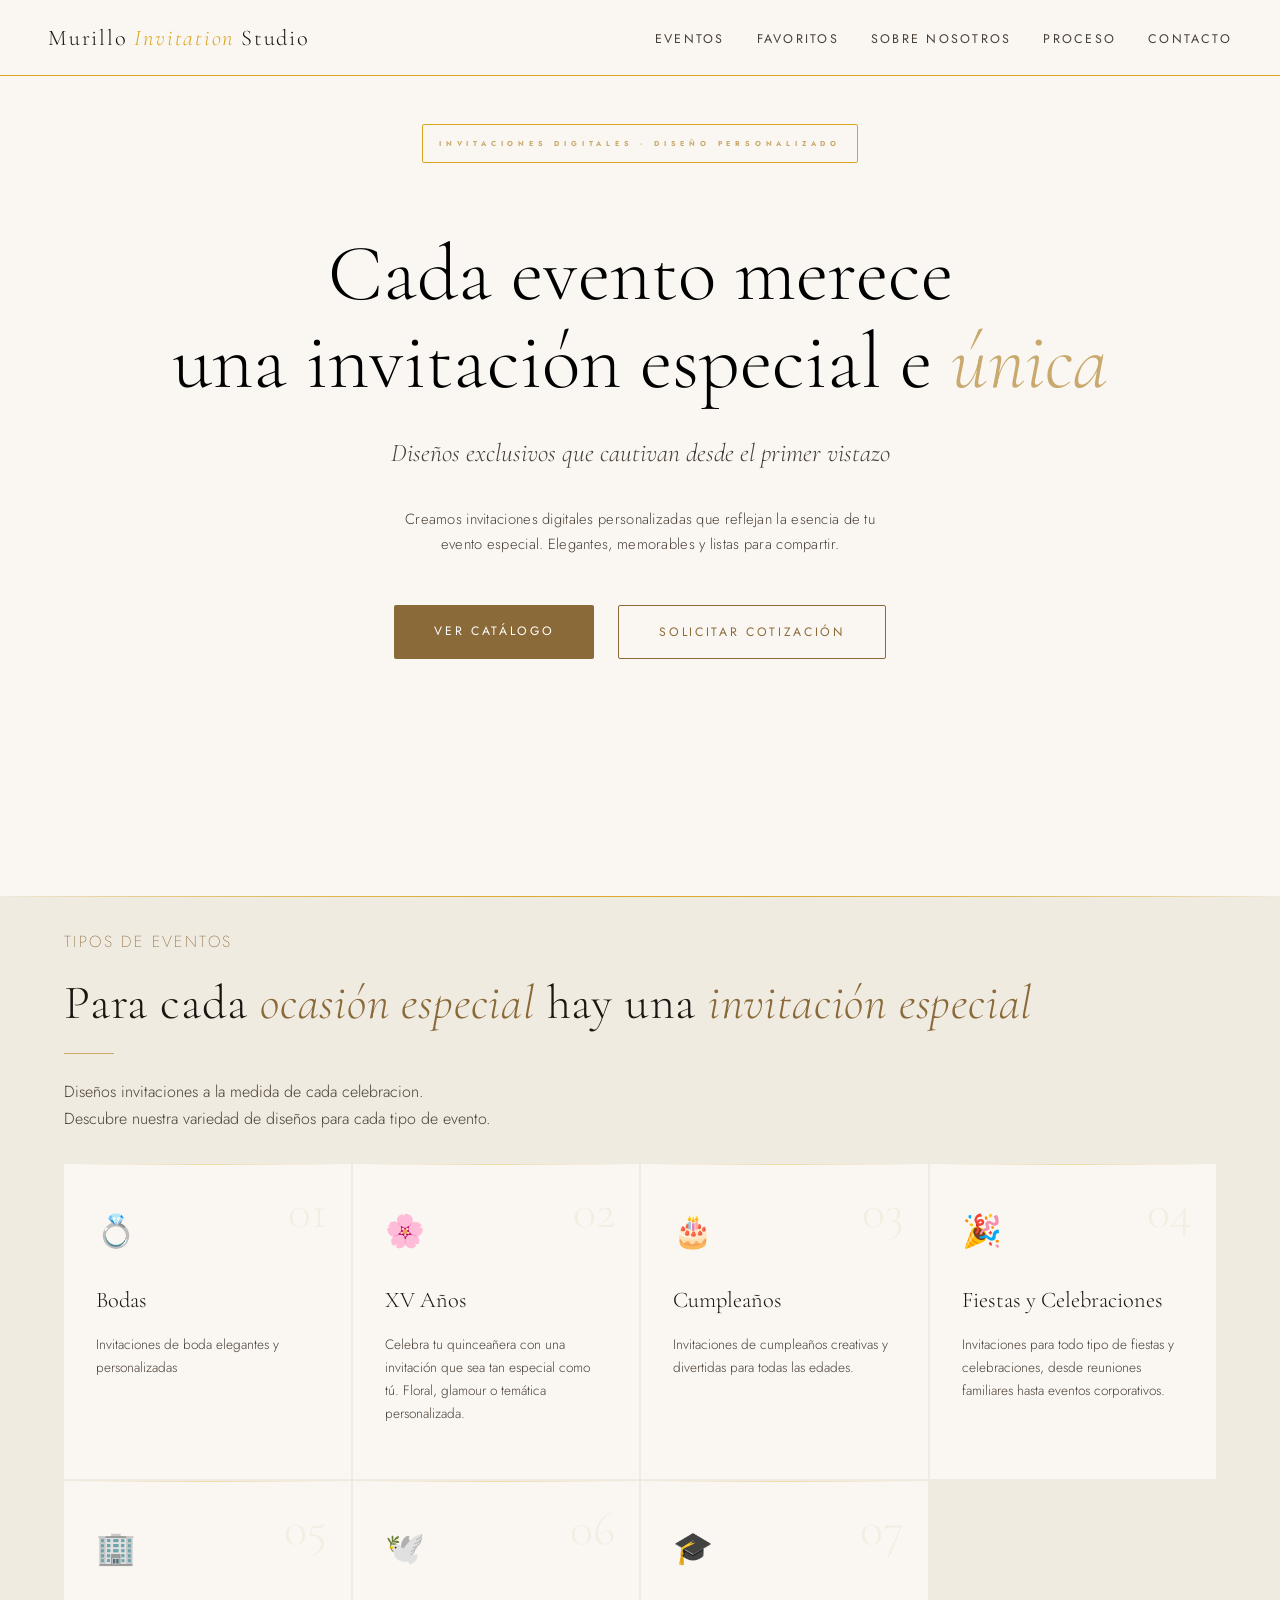
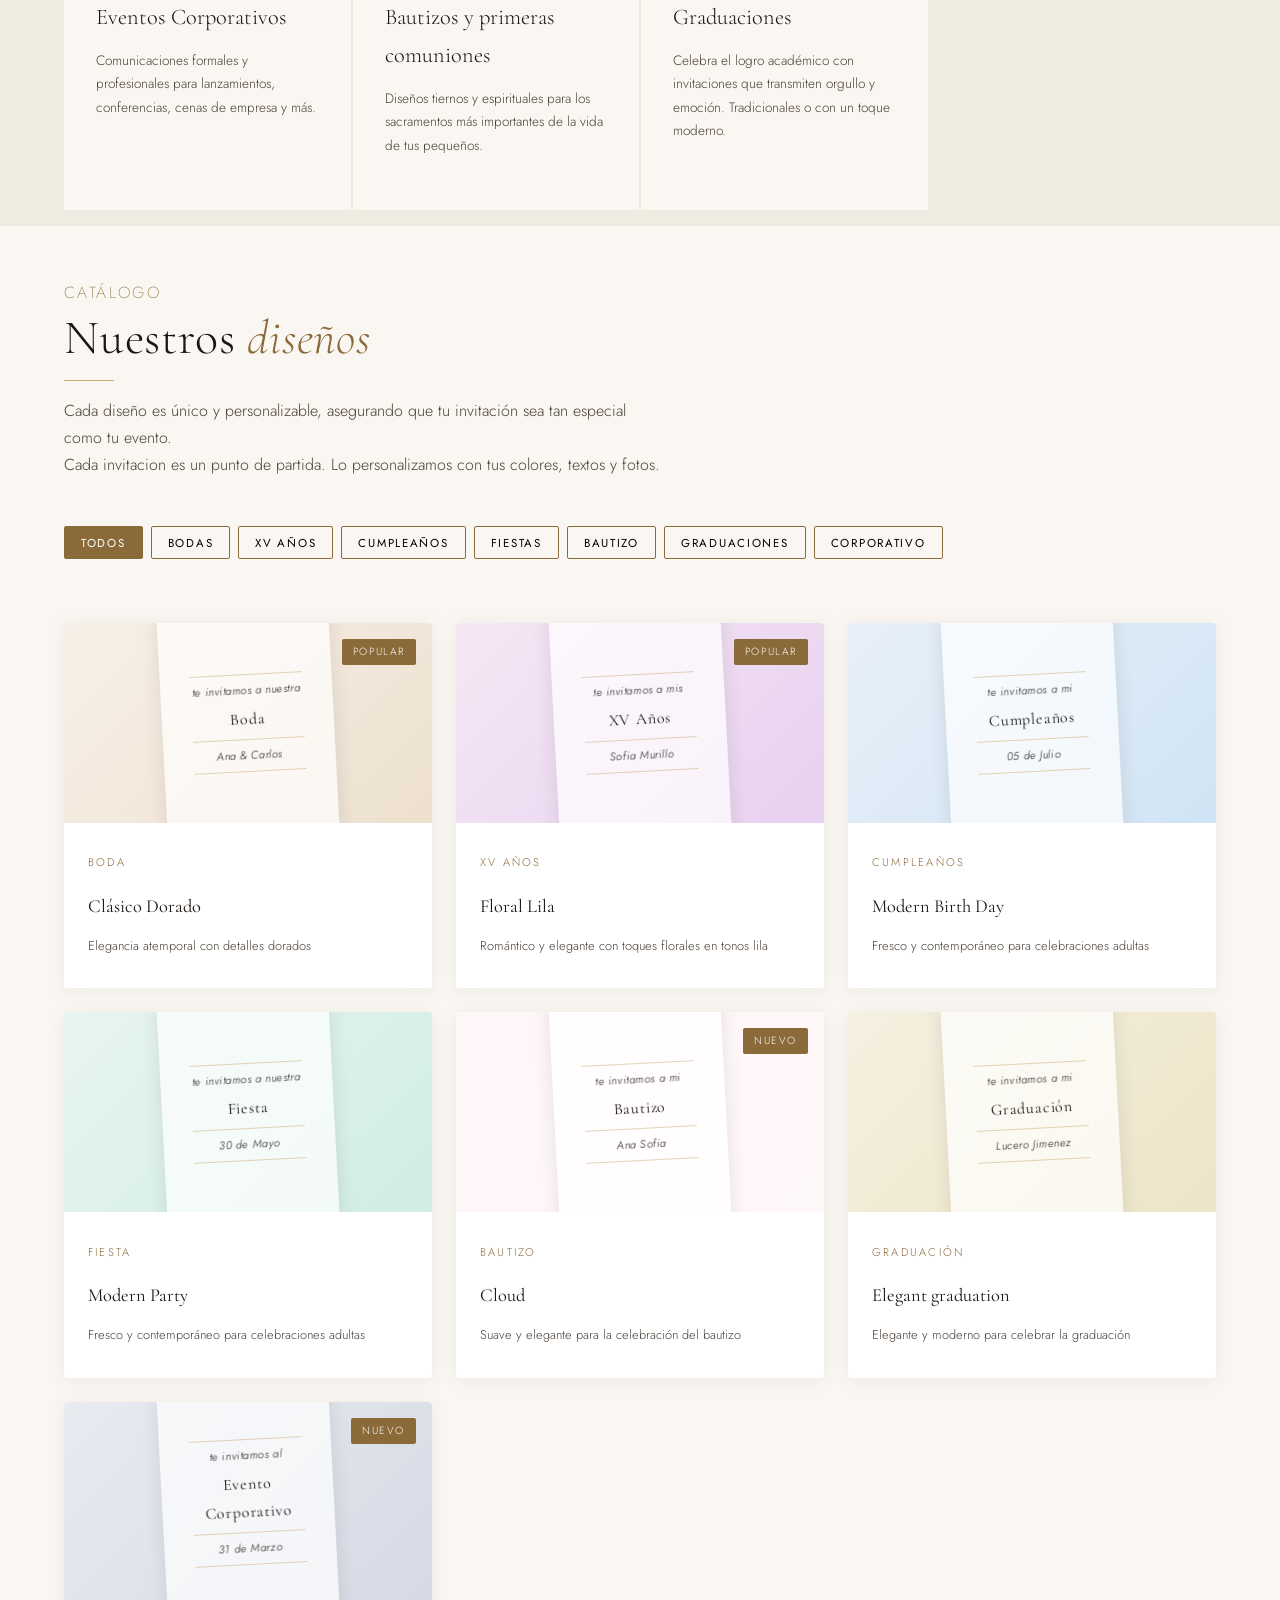
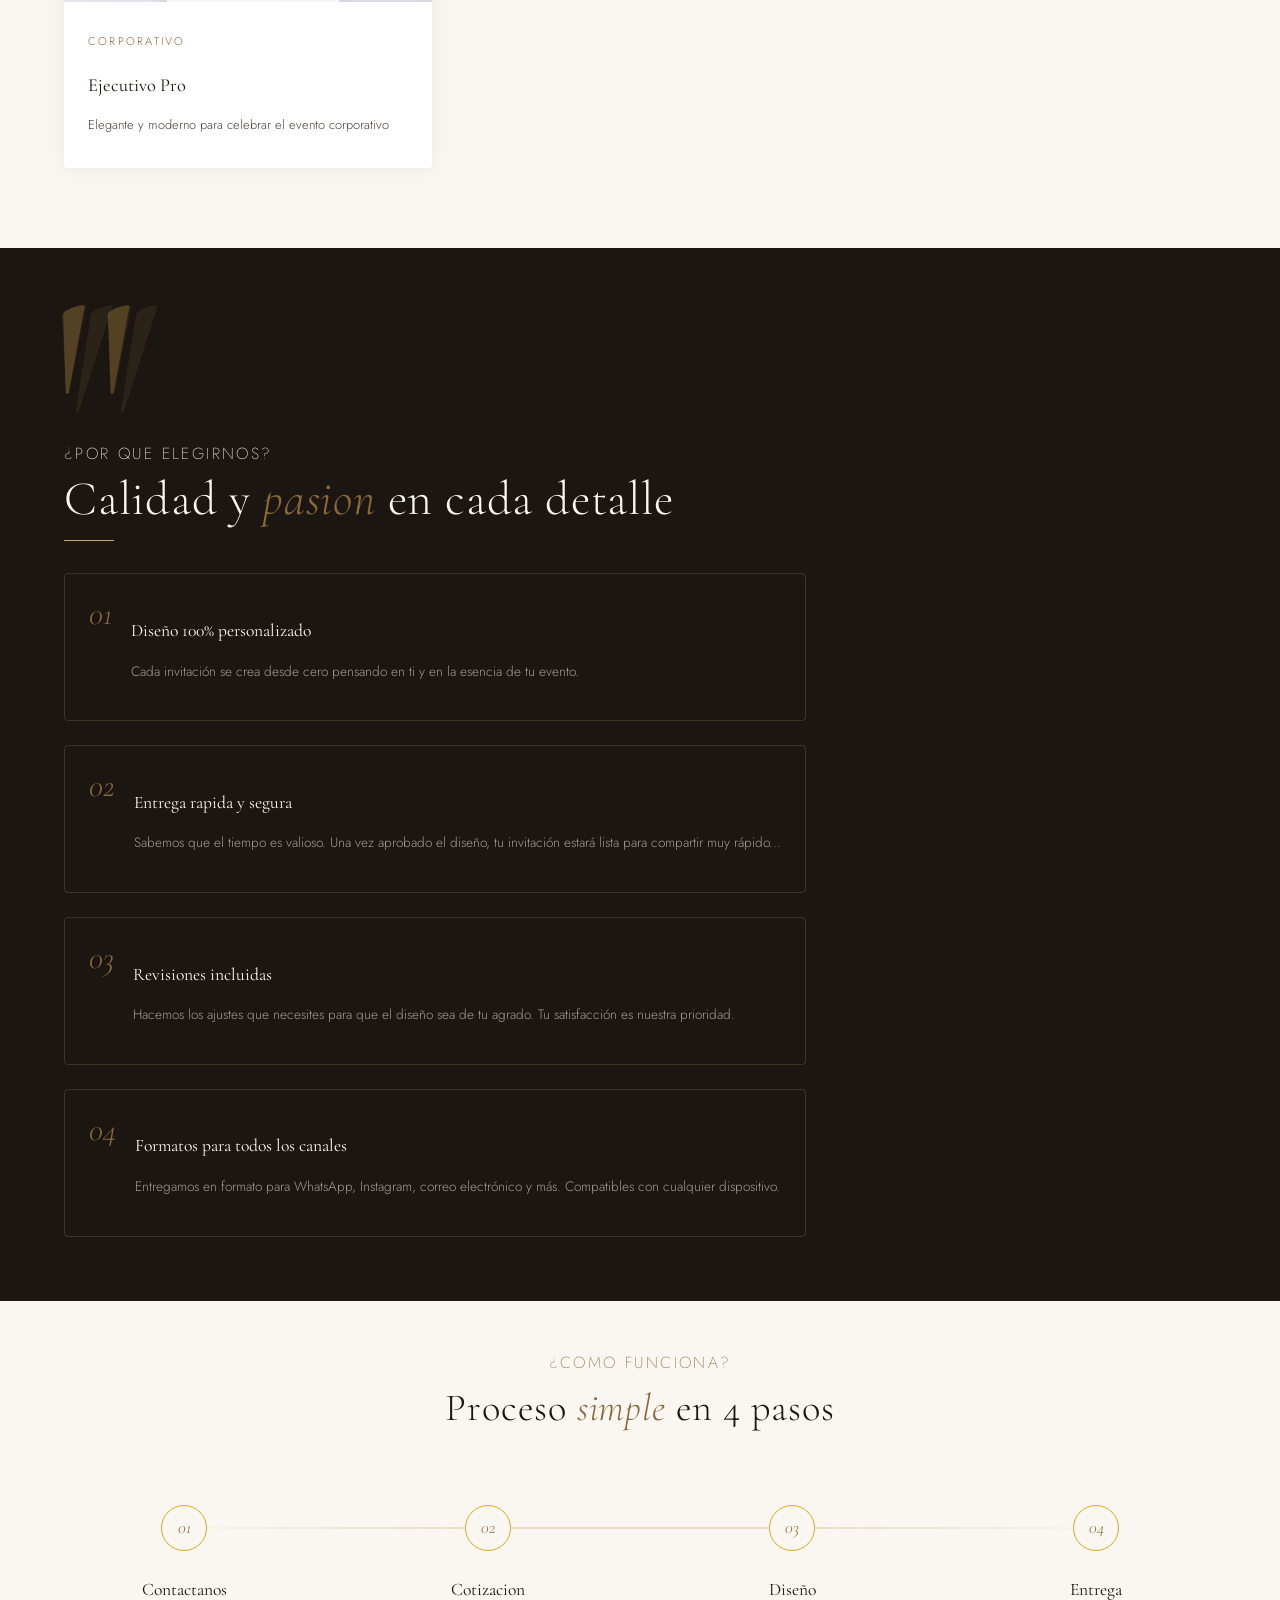
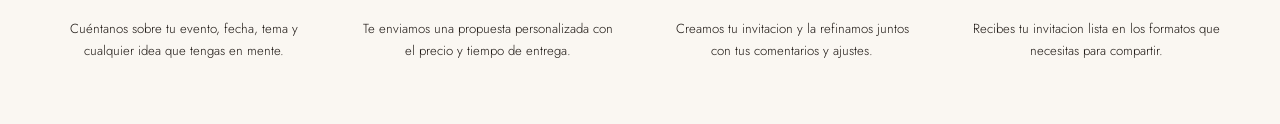
==== commit 61335a63: "Se agrega la seccion del proceso de trabajo" ====
--- a/index.html
+++ b/index.html
@@ -336,5 +336,36 @@
                 </div>
             </div>    
         </section>
+
+        <section id="Proceso">      
+            <span class="Proceso_Titulo">¿COMO FUNCIONA?</span>
+            <h3 class="Proceso_Subtitulo">Proceso <em>simple</em> en 4 pasos</h3>
+
+            <div class="Procesos_Pasos">
+                <div class="Pasos">
+                    <div class="Paso_Num">01</div>
+                    <h3 class="Paso_Titulo">Contactanos</h3>
+                    <p class="Paso_Descripcion">Cuéntanos sobre tu evento, fecha, tema y cualquier idea que tengas en mente.</p>
+                </div>
+
+                <div class="Pasos">
+                    <div class="Paso_Num">02</div>
+                    <h3 class="Paso_Titulo">Cotizacion</h3>
+                    <p class="Paso_Descripcion">Te enviamos una propuesta personalizada con el precio y tiempo de entrega.</p>
+                </div>
+
+                <div class="Pasos">
+                    <div class="Paso_Num">03</div>
+                    <h3 class="Paso_Titulo">Diseño</h3>
+                    <p class="Paso_Descripcion">Creamos tu invitacion y la refinamos juntos con tus comentarios y ajustes.</p>
+                </div>
+
+                <div class="Pasos">
+                    <div class="Paso_Num">04</div>
+                    <h3 class="Paso_Titulo">Entrega</h3>
+                    <p class="Paso_Descripcion">Recibes tu invitacion lista en los formatos que necesitas para compartir.</p>
+                </div>
+            </div>
+        </section>
     </body>
 </html>
--- a/design.css
+++ b/design.css
@@ -589,6 +589,80 @@
   line-height: 1.7;
 }
 
+#Proceso {
+  background: #FAF7F2;
+  text-align: center;
+  padding: 3rem 0;
+}
+#Proceso .Proceso_Titulo {
+  font-size: clamp(1rem, 1vw, 2.5rem);
+  font-weight: 200;
+  margin: 0;
+  padding: 2rem 0 1rem 0;
+  color: #8B6A3A;
+  letter-spacing: 0.15rem;
+}
+#Proceso .Proceso_Subtitulo {
+  font-family: "Cormorant Garamond", serif;
+  font-size: clamp(1.5rem, 3vw, 3rem);
+  font-weight: 200;
+  margin: 0 0 3rem 0;
+  padding: 0;
+  color: #1C1612;
+  letter-spacing: 0.05rem;
+}
+#Proceso .Proceso_Subtitulo em {
+  color: #8B6A3A;
+}
+#Proceso .Procesos_Pasos {
+  display: grid;
+  grid-template-columns: repeat(4, 1fr);
+  gap: 0;
+  margin-top: 4rem;
+  padding: 0 2rem;
+  position: relative;
+}
+#Proceso .Procesos_Pasos::before {
+  content: "";
+  position: absolute;
+  top: 1.4rem;
+  left: 12.5%;
+  right: 12.5%;
+  height: 2px;
+  background: linear-gradient(50deg, transparent, #C9A96E, #C9A96E, transparent);
+}
+#Proceso .Procesos_Pasos .Pasos {
+  padding: 0 1.5rem;
+  position: relative;
+}
+#Proceso .Procesos_Pasos .Pasos .Paso_Num {
+  width: 44px;
+  height: 44px;
+  border-radius: 50%;
+  border: 1px solid #DAA520;
+  background: #FAF7F2;
+  display: flex;
+  align-items: center;
+  justify-content: center;
+  margin: 0 auto 1.5rem;
+  font-family: "Cormorant Garamond", serif;
+  font-size: 1.1rem;
+  font-style: italic;
+  color: #8B6A3A;
+}
+#Proceso .Procesos_Pasos .Pasos .Paso_Titulo {
+  font-family: "Cormorant Garamond", serif;
+  font-size: 1.1rem;
+  font-weight: 400;
+  color: #1C1612;
+  margin-bottom: 0.5rem;
+}
+#Proceso .Procesos_Pasos .Pasos .Paso_Descripcion {
+  font-size: 0.82rem;
+  color: #1C1612;
+  line-height: 1.7;
+}
+
 @media (max-width: 768px) {
   body {
     overflow-x: hidden;
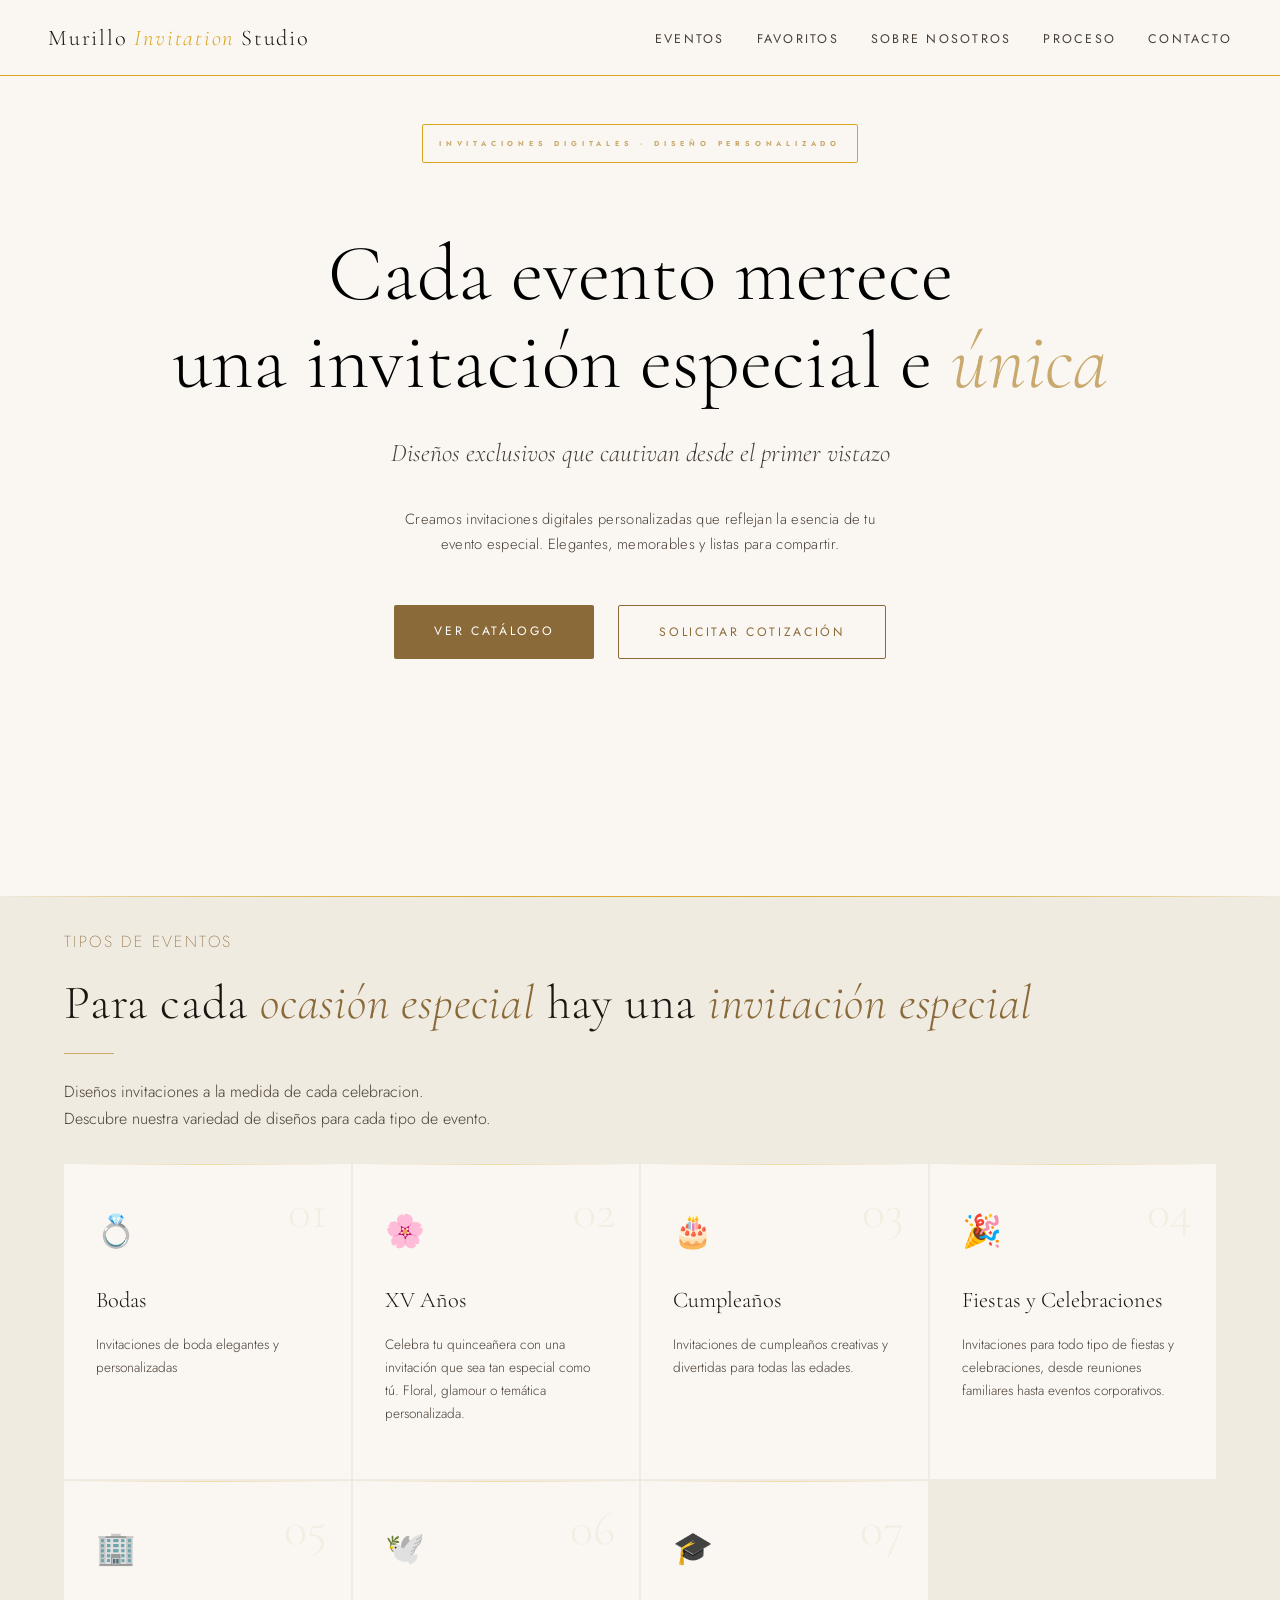
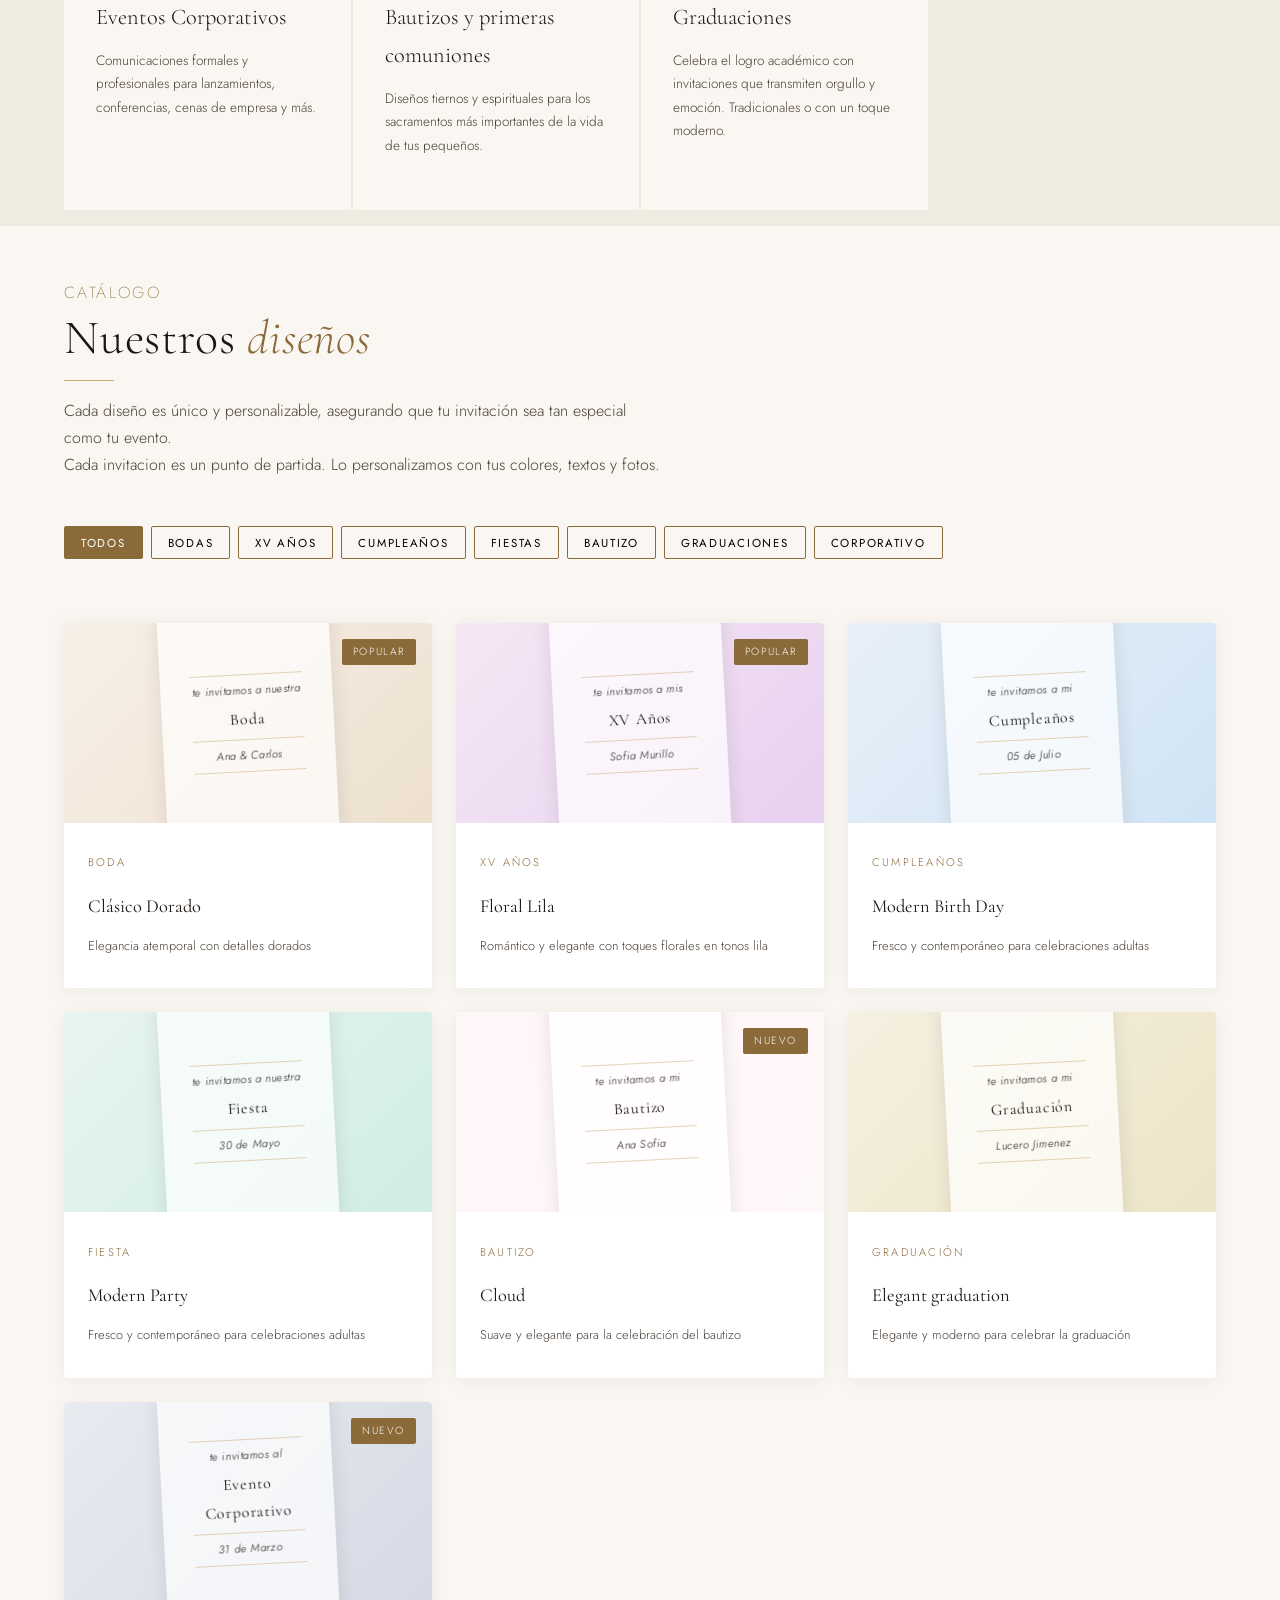
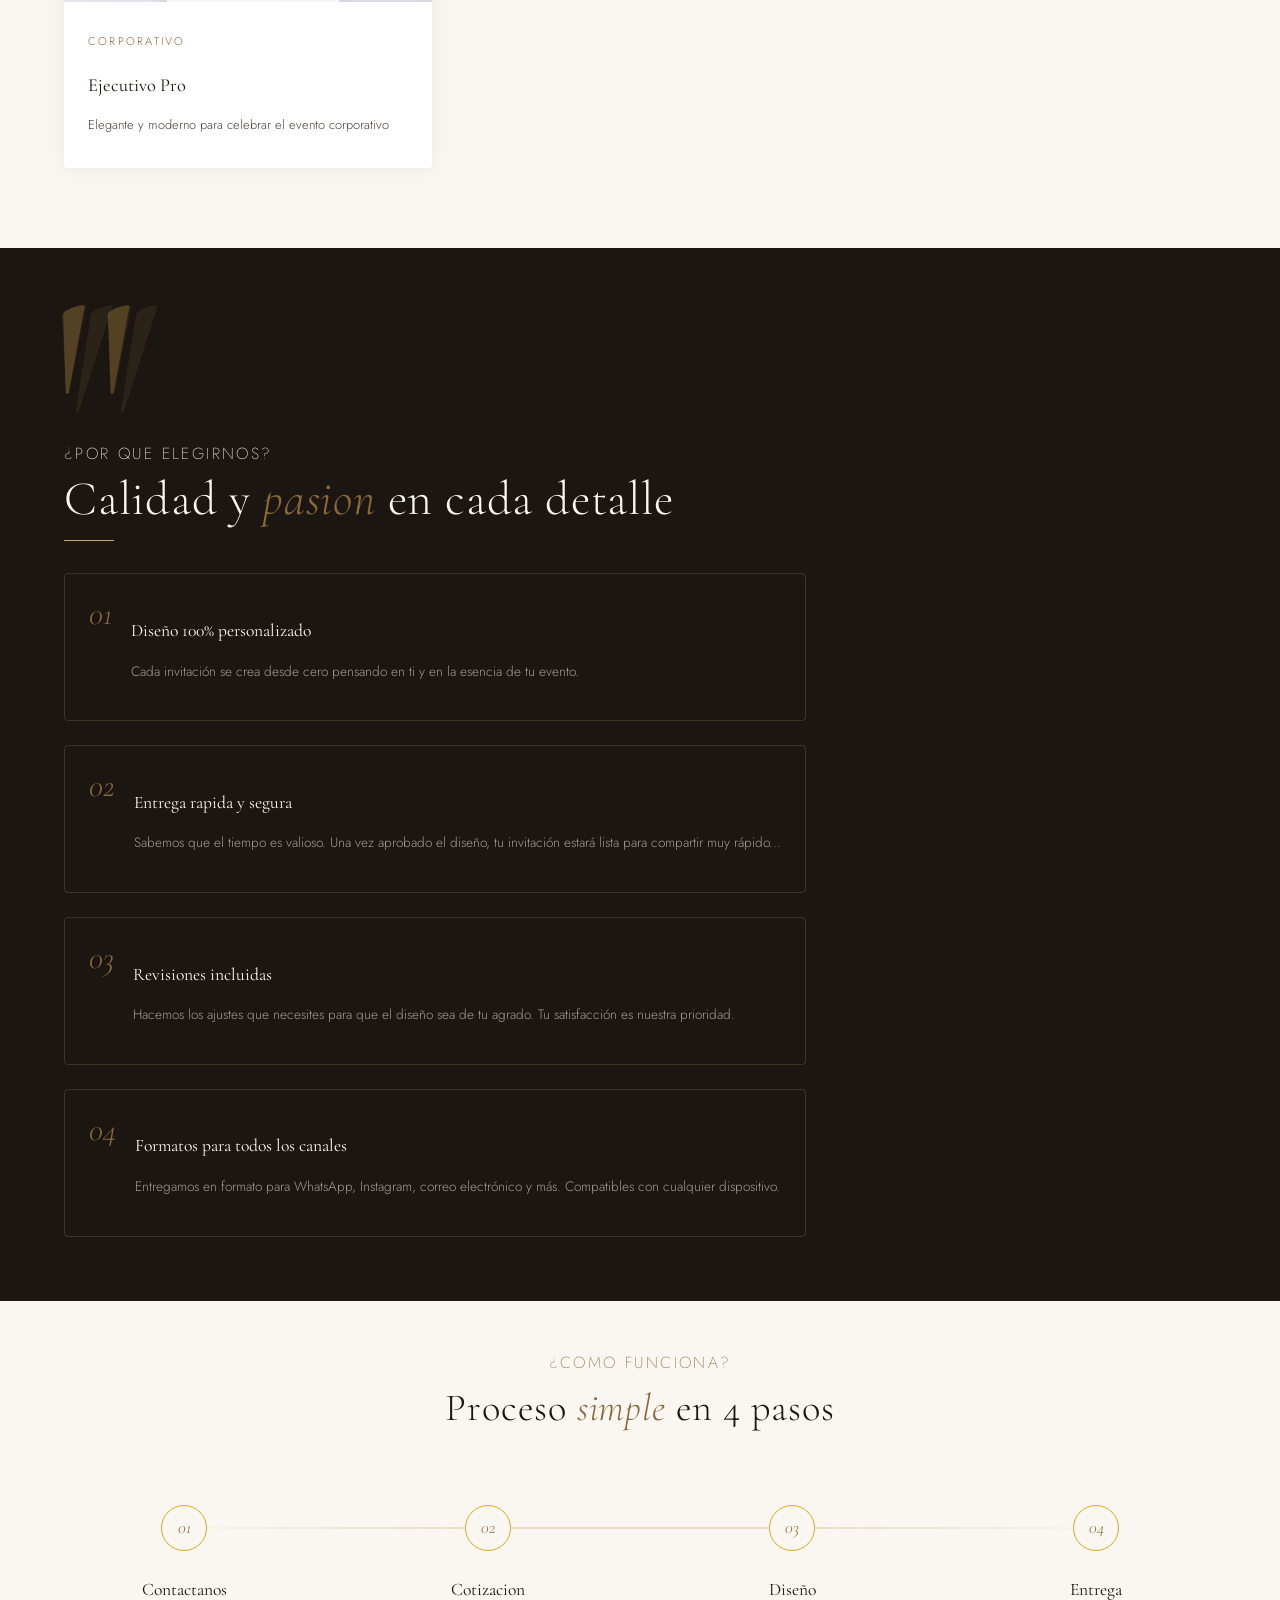
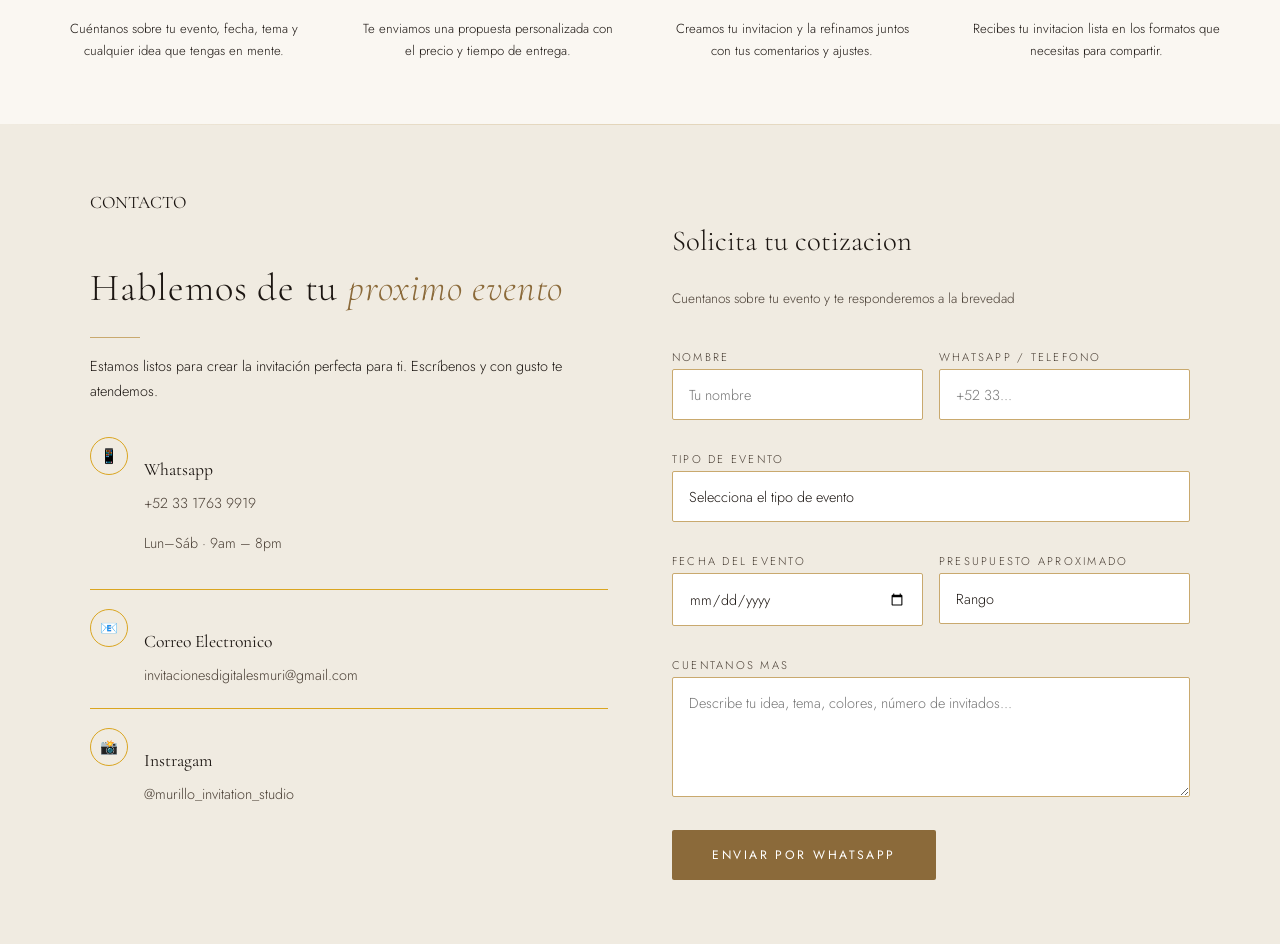
==== commit 391c3379: "Se agrega seccion de contacto" ====
--- a/index.html
+++ b/index.html
@@ -367,5 +367,104 @@
                 </div>
             </div>
         </section>
+
+        <section id="Contacto">
+            <div class="Contacto_Fondo">
+                <div>
+                    <span class="Contacto_Titulo">CONTACTO</span>
+                    <h3 class="Contacto_Subtitulo">Hablemos de tu <em>proximo evento</em></h3>
+                    <div class="Divisor_corto"></div>
+
+                    <p class="Contacto_Parrafo">Estamos listos para crear la invitación perfecta para ti. Escríbenos y con gusto te atendemos.</p>
+                
+                    <div class="Contacto_Info">
+                        <div class="Contacto_fila">
+                            <div class="Contacto_Icono">📱</div>
+                            <div>
+                                <h3>Whatsapp</h3>
+                                <a href="https://wa.me/523317639919" target="_blank">+52 33 1763 9919</a>
+                                <p>Lun–Sáb · 9am – 8pm</p>
+                            </div>
+                        </div>
+
+                        <div class="Contacto_fila">
+                            <div class="Contacto_Icono">📧</div>
+                            <div>
+                                <h3>Correo Electronico</h3>
+                                <a href="mailto:invitacionesdigitalesmuri@gmail.com">invitacionesdigitalesmuri@gmail.com</a>
+                            </div>
+                        </div>
+
+                        <div class="Contacto_fila">
+                            <div class="Contacto_Icono">📸</div>
+                            <div>
+                                <h3>Instragam</h3>
+                                <a href="https://instagram.com/murillo_invitation_studio" target="_blank">@murillo_invitation_studio</a>
+                            </div>
+                        </div>
+                    </div>
+                </div>
+
+                <div class="Contacto_Formulario">
+                    <h3>Solicita tu cotizacion</h3>
+                    <p>Cuentanos sobre tu evento y te responderemos a la brevedad</p>
+
+                    <div class="Formulario_Columna">
+                        <div class="Formulario_Grupo">
+                            <label>Nombre</label>
+                            <input placeholder="Tu nombre" type="text"/>
+                        </div>
+
+                        <div class="Formulario_Grupo">
+                            <label>Whatsapp / Telefono</label>
+                            <input placeholder="+52 33..." type="text"/>
+                        </div>
+                    </div>
+
+                    <div class="Formulario_Grupo">
+                        <label>Tipo de evento</label>
+                            
+                        <select>
+                            <option disabled="" selected="" value="">Selecciona el tipo de evento</option>
+                            <option>Boda</option>
+                            <option>XV Años</option>
+                            <option>Cumpleaños</option>
+                            <option>Corporativo</option>
+                            <option>Bautizo</option>
+                            <option>Primera Comunion</option>
+                            <option>Graduacion</option>
+                            <option>Otros</option>
+                        </select>
+                    </div>
+
+                    <div class="Formulario_Columna">
+                        <div class="Formulario_Grupo">
+                            <label>Fecha del evento</label>
+                            <input type="date"/>
+                        </div>
+
+                        <div class="Formulario_Grupo">
+                            <label>Presupuesto aproximado</label>
+                            <select>
+                                <option disabled="" selected="" value="">Rango</option>
+                                <option>Menos de $500</option>
+                                <option>$500 - $1,000</option>
+                                <option>$1,000 - $2,000</option>
+                                <option>Mas de $2,000</option>
+                            </select>
+                        </div>
+                    </div>
+
+                    <div class="Formulario_Grupo">
+                        <label>Cuentanos mas</label>
+                        <textarea placeholder="Describe tu idea, tema, colores, número de invitados..."></textarea>
+                    </div>
+
+                    <button class="Boton_Whatsapp" onclick="enviarWhatsApp()">
+                        Enviar por WhatsApp
+                    </button>
+                </div>
+            </div>
+        </section>
     </body>
 </html>
--- a/design.css
+++ b/design.css
@@ -663,6 +663,180 @@
   line-height: 1.7;
 }
 
+#Contacto {
+  background: #F0EBE1;
+  position: relative;
+}
+#Contacto:before {
+  content: "";
+  position: absolute;
+  top: 0;
+  left: 0;
+  right: 0;
+  height: 1px;
+  background: linear-gradient(90deg, transparent, #C9A96E, transparent);
+}
+#Contacto .Contacto_Fondo {
+  display: grid;
+  grid-template-columns: 1fr 1fr;
+  gap: 4rem;
+  max-width: 1100px;
+  margin: 0 auto;
+  padding: 4rem 2rem;
+}
+#Contacto .Contacto_Titulo {
+  font-family: "Cormorant Garamond", serif;
+  font-size: 1.1rem;
+  font-weight: 400;
+  color: #1C1612;
+  margin-bottom: 0.5rem;
+}
+#Contacto .Contacto_Subtitulo {
+  font-family: "Cormorant Garamond", serif;
+  font-size: clamp(1.5rem, 3vw, 3rem);
+  font-weight: 200;
+  margin-bottom: 1rem;
+  color: #1C1612;
+  letter-spacing: 0.05rem;
+}
+#Contacto .Contacto_Subtitulo em {
+  color: #8B6A3A;
+}
+#Contacto .Divisor_corto {
+  width: 50px;
+  height: 1px;
+  background: #C9A96E;
+  margin: 1rem 0;
+}
+#Contacto .Contacto_Parrafo {
+  font-size: 0.9rem;
+  color: #1C1612;
+  line-height: 1.7;
+}
+#Contacto .Contacto_Info h3 {
+  font-family: "Cormorant Garamond", serif;
+  font-size: 1.1rem;
+  font-weight: 400;
+  color: #1C1612;
+  margin-bottom: 0.3rem;
+}
+#Contacto .Contacto_Info p {
+  font-size: 0.9rem;
+  color: #4A3F35;
+  text-decoration: none;
+  transition: color 0.2s;
+}
+#Contacto .Contacto_Info a {
+  font-size: 0.9rem;
+  color: #4A3F35;
+  text-decoration: none;
+  transition: color 0.2s;
+}
+#Contacto .Contacto_Info .Contacto_fila {
+  display: flex;
+  gap: 1rem;
+  padding: 1.2rem 0;
+  border-bottom: 0.5px solid #DAA520;
+}
+#Contacto .Contacto_Info .Contacto_fila:last-child {
+  border-bottom: none;
+}
+#Contacto .Contacto_Info .Contacto_fila .Contacto_Icono {
+  width: 36px;
+  height: 36px;
+  border: 1px solid #DAA520;
+  border-radius: 50%;
+  display: flex;
+  align-items: center;
+  justify-content: center;
+  font-size: 0.9rem;
+}
+#Contacto .Contacto_Formulario {
+  display: flex;
+  flex-direction: column;
+}
+#Contacto .Contacto_Formulario h3 {
+  font-family: "Cormorant Garamond", serif;
+  font-size: 1.8rem;
+  font-weight: 300;
+  color: #1C1612;
+  margin-bottom: 0.5rem;
+}
+#Contacto .Contacto_Formulario p {
+  font-size: 0.85rem;
+  color: #4A3F35;
+  margin-bottom: 2rem;
+}
+#Contacto .Contacto_Formulario .Formulario_Grupo {
+  margin-bottom: 1.5rem;
+  flex-direction: column;
+  width: 100%;
+}
+#Contacto .Contacto_Formulario .Formulario_Grupo label {
+  font-size: 0.7rem;
+  letter-spacing: 0.2em;
+  text-transform: uppercase;
+  color: #4A3F35;
+  margin-bottom: 0.4rem;
+}
+#Contacto .Contacto_Formulario .Formulario_Grupo input,
+#Contacto .Contacto_Formulario .Formulario_Grupo select,
+#Contacto .Contacto_Formulario .Formulario_Grupo textarea {
+  width: 100%;
+  max-width: 100%;
+  padding: 0.9rem 1rem;
+  background: #fff;
+  border: 1px solid #C9A96E;
+  border-radius: 2px;
+  font-family: "Jost", sans-serif;
+  font-size: 0.9rem;
+  font-weight: 300;
+  color: #1C1612;
+  outline: none;
+  transition: border-color 0.25s;
+  resize: vertical;
+  -webkit-appearance: none;
+     -moz-appearance: none;
+          appearance: none;
+  box-sizing: border-box;
+}
+#Contacto .Contacto_Formulario .Formulario_Grupo input:focus,
+#Contacto .Contacto_Formulario .Formulario_Grupo select:focus,
+#Contacto .Contacto_Formulario .Formulario_Grupo textarea:focus {
+  border-color: #C9A96E;
+  box-shadow: 0 0 0 5px rgba(184, 150, 46, 0.2);
+}
+#Contacto .Contacto_Formulario .Formulario_Grupo textarea {
+  height: auto;
+  min-height: 120px;
+}
+#Contacto .Contacto_Formulario .Formulario_Columna {
+  display: grid;
+  grid-template-columns: 1fr 1fr;
+  gap: 1rem;
+  width: 100%;
+}
+#Contacto .Contacto_Formulario .Boton_Whatsapp {
+  width: 51%;
+  display: inline-block;
+  font-family: "Jost", sans-serif;
+  font-size: 0.76rem;
+  font-weight: 400;
+  letter-spacing: 0.2em;
+  text-transform: uppercase;
+  color: #fff;
+  background: #8B6A3A;
+  border: none;
+  padding: 1rem 2.5rem;
+  text-decoration: none;
+  border-radius: 2px;
+  transition: background 0.3s, transform 0.2s;
+}
+#Contacto .Contacto_Formulario .Boton_Whatsapp:hover {
+  background: #C9A96E;
+  transform: translateY(-2px);
+}
+
 @media (max-width: 768px) {
   body {
     overflow-x: hidden;
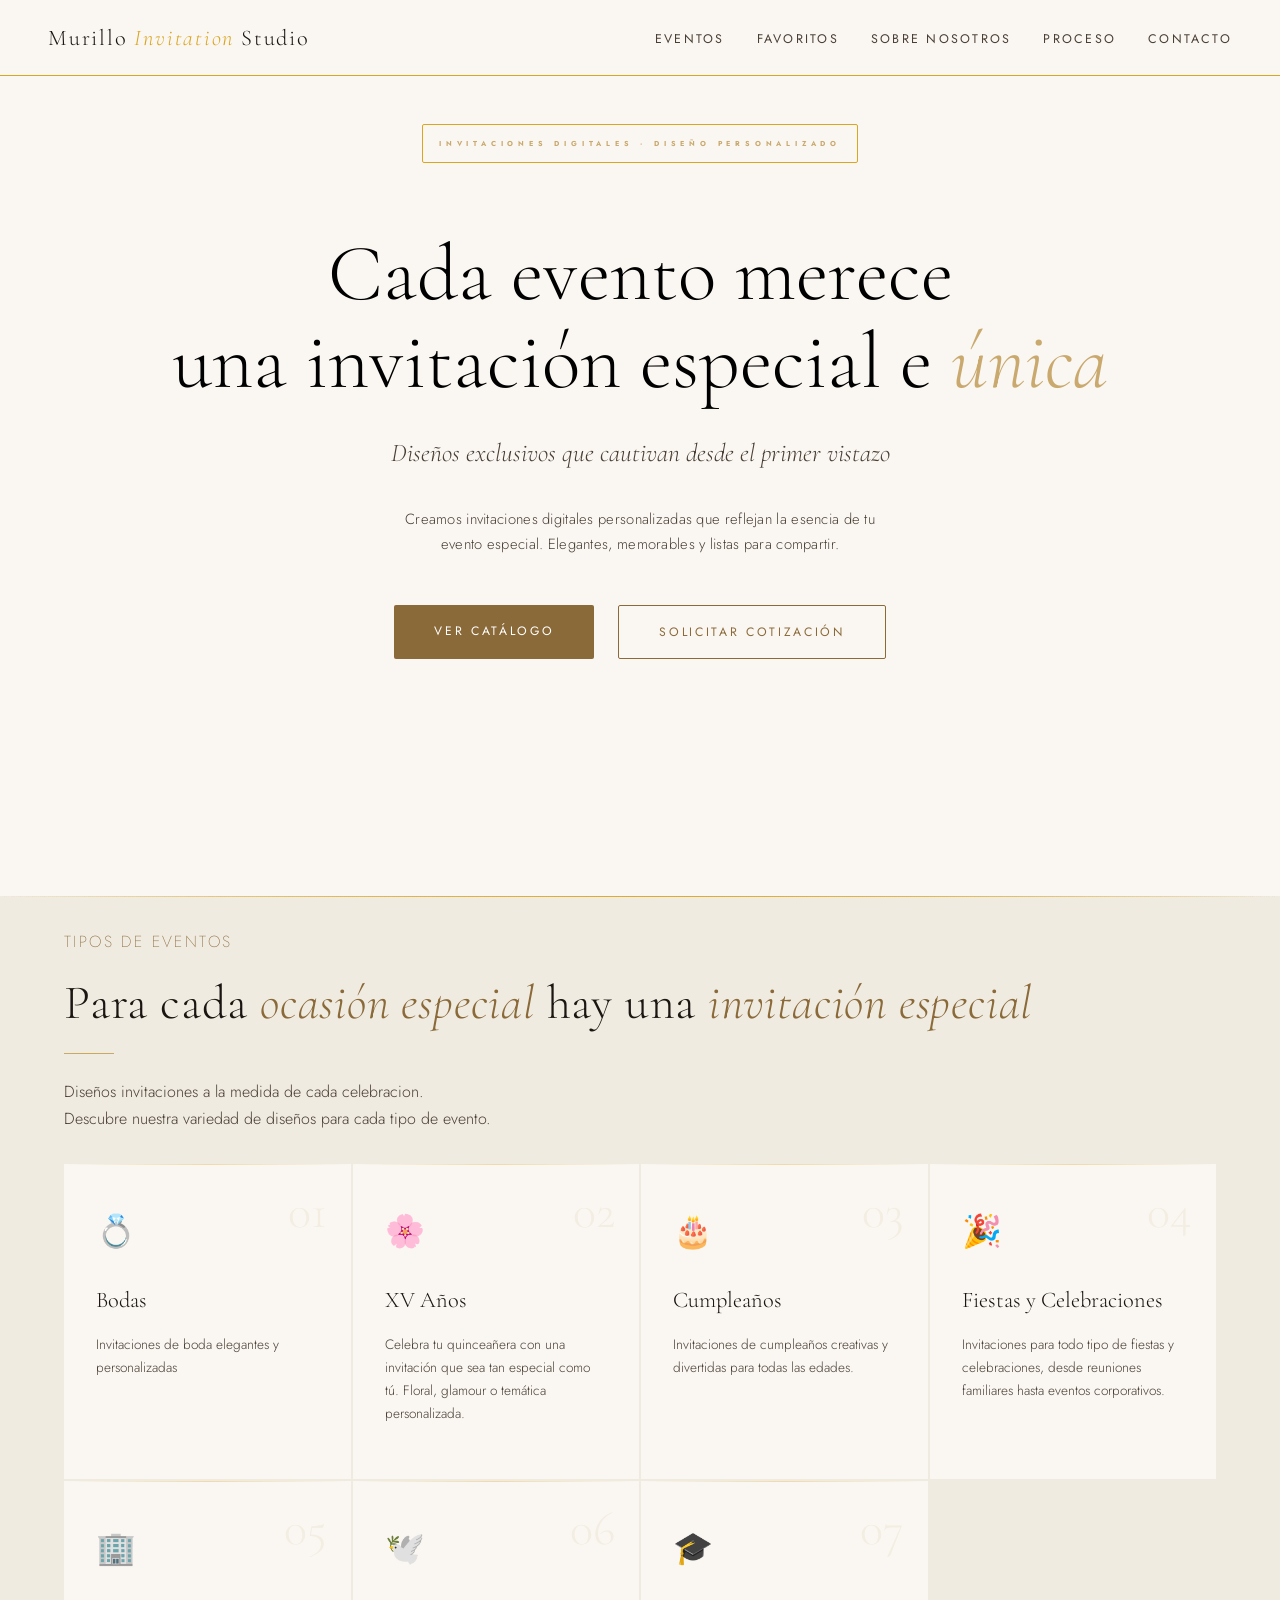
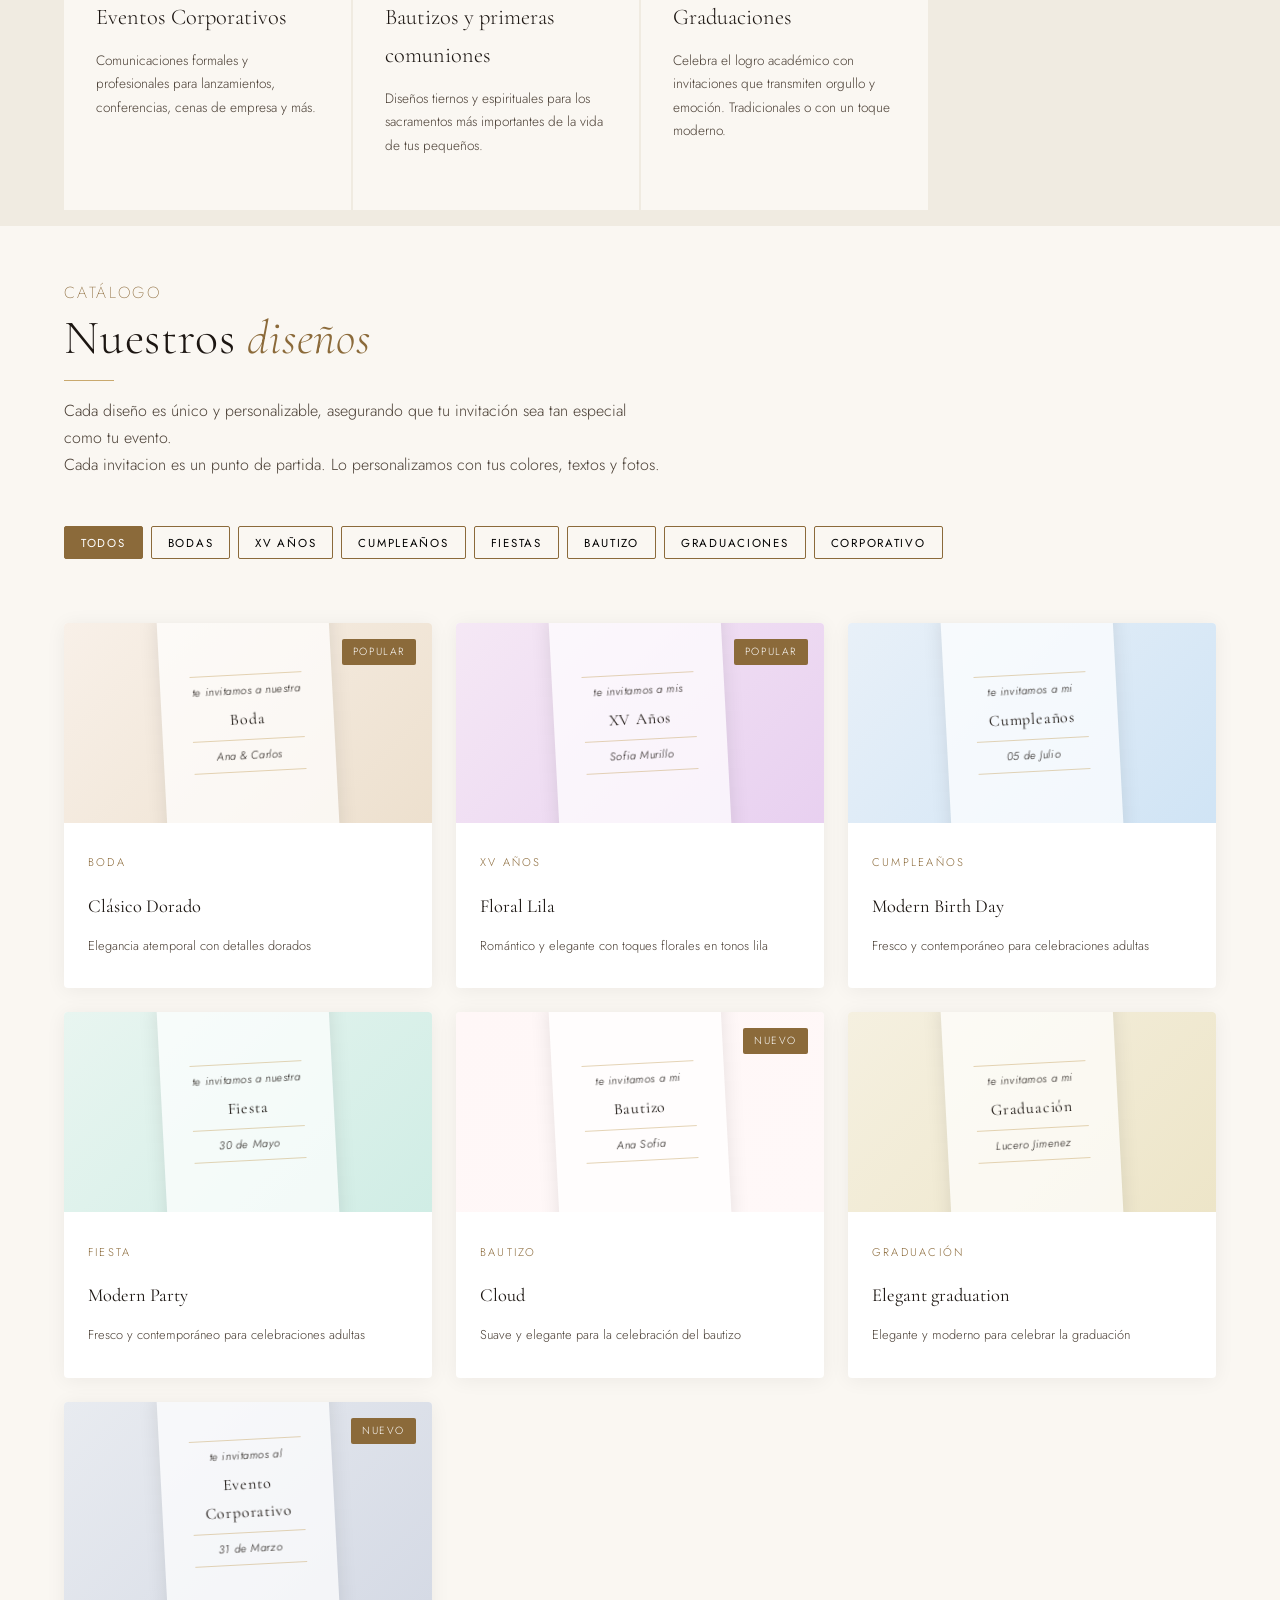
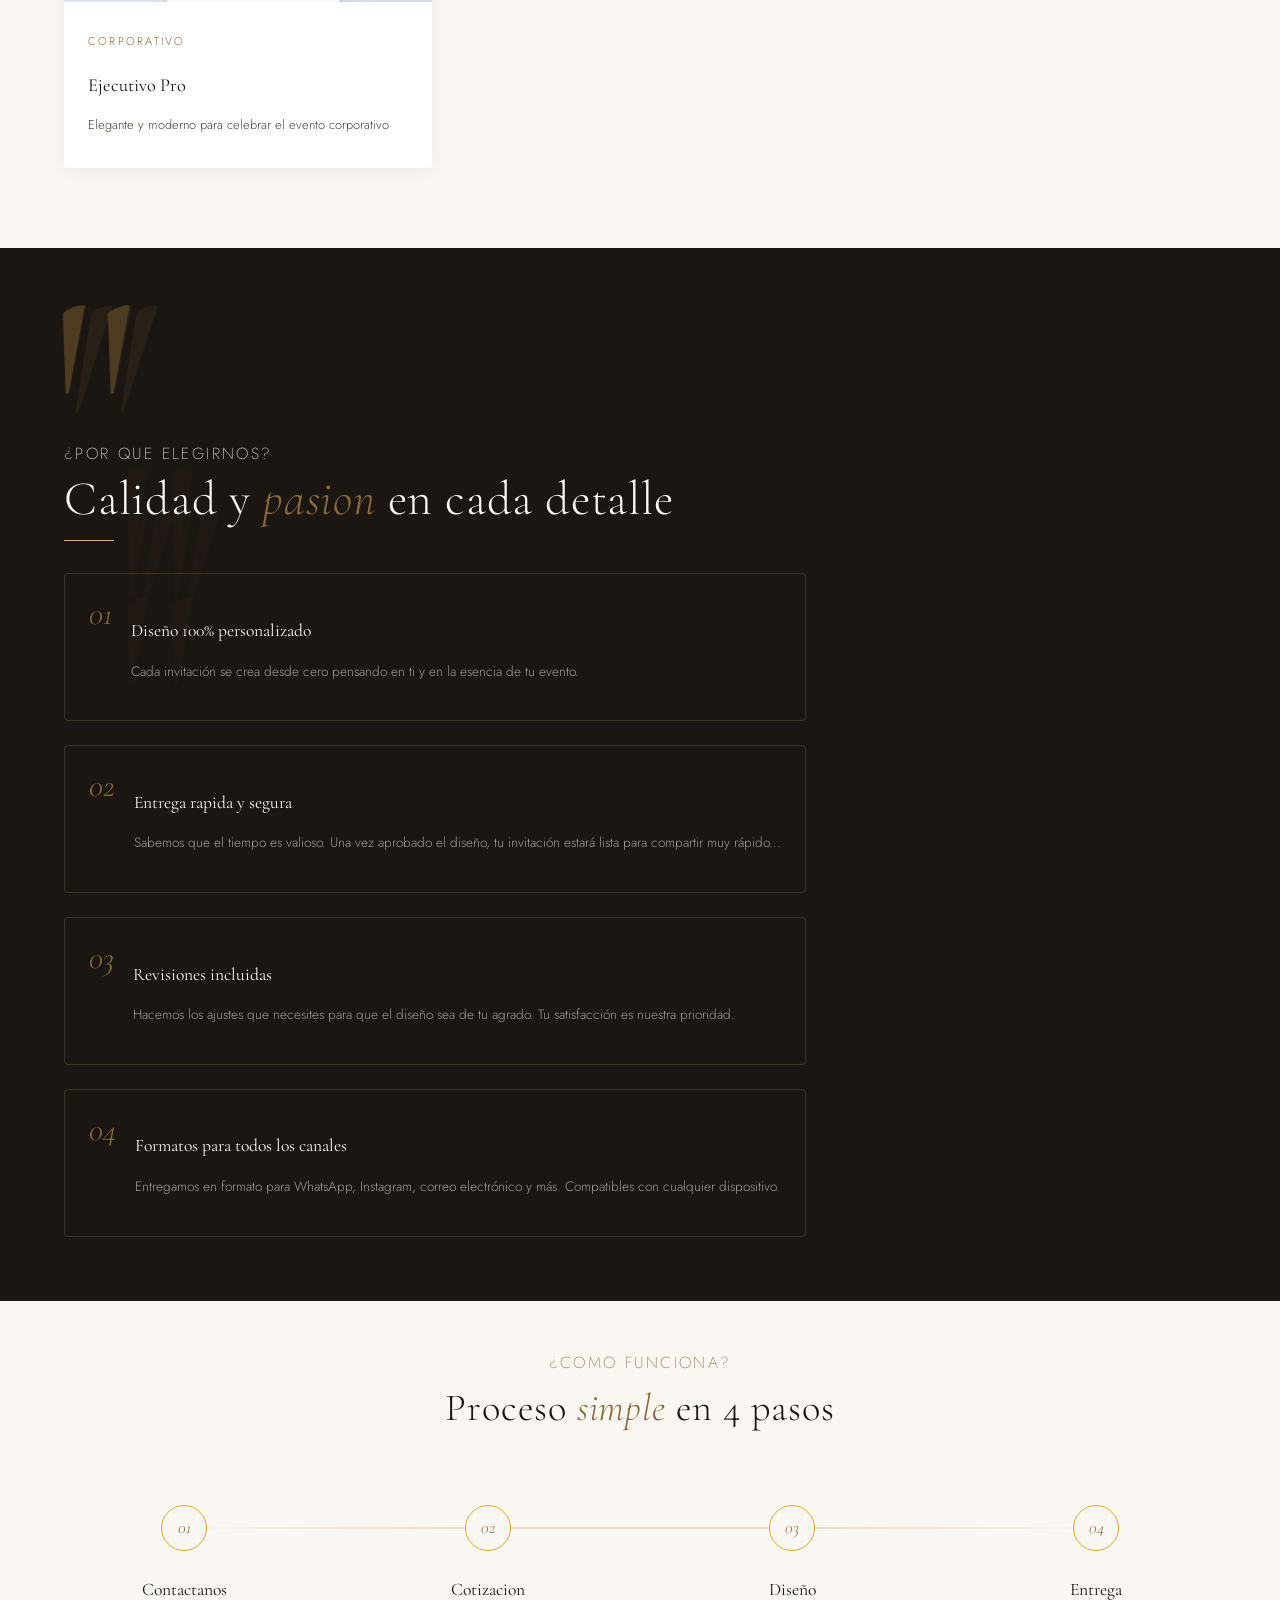
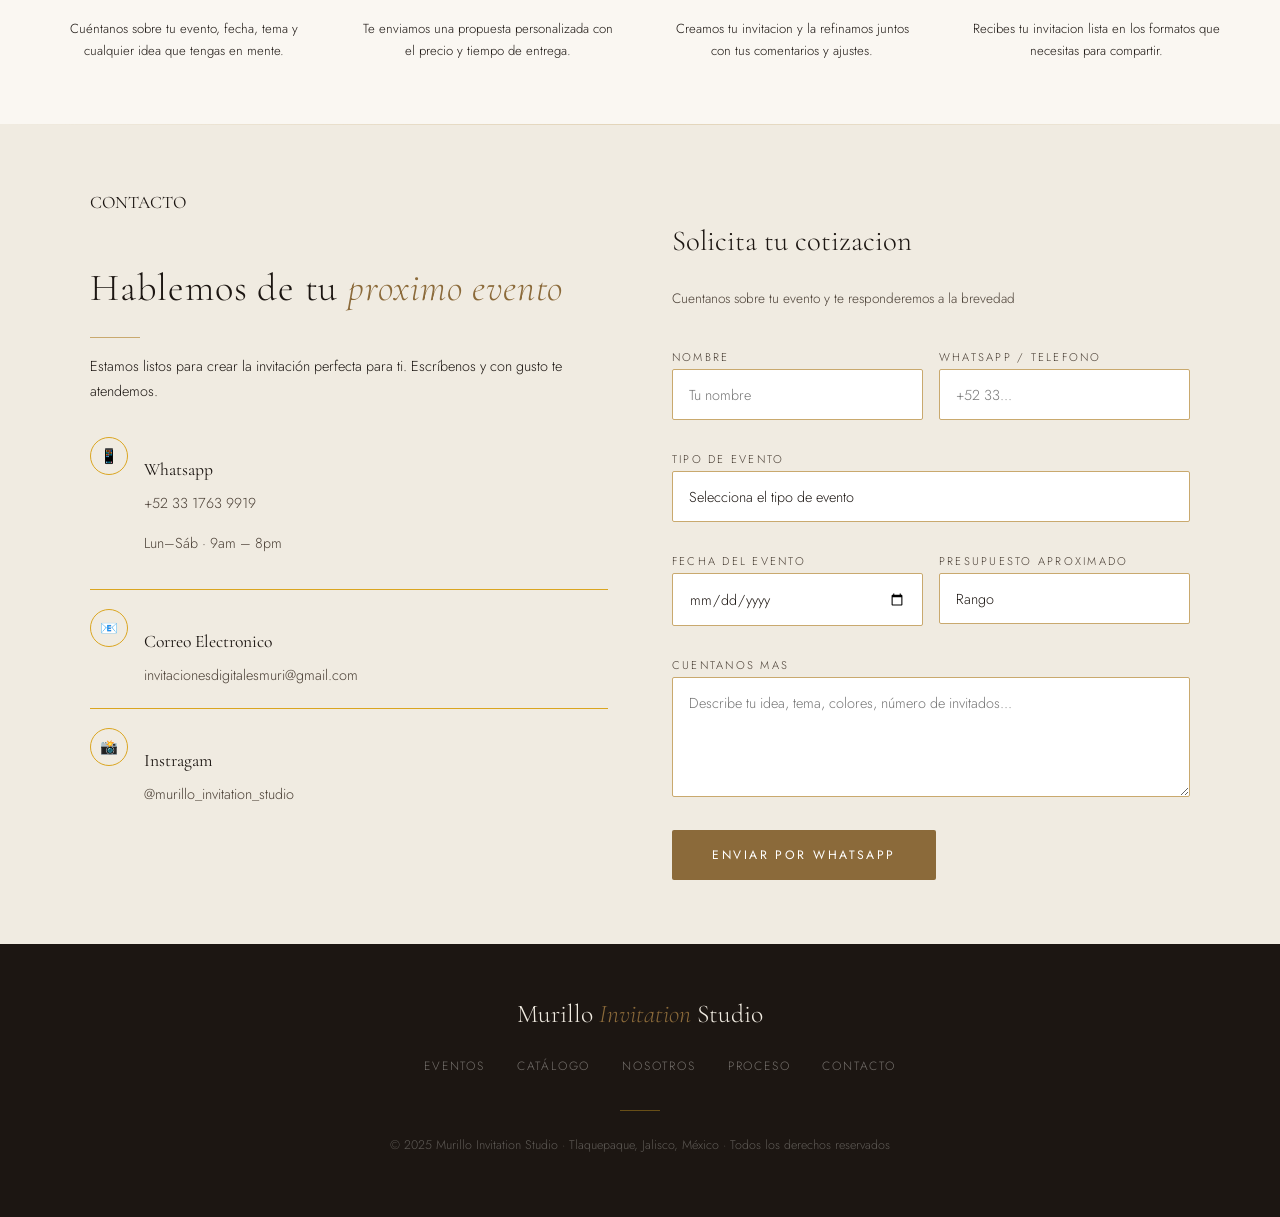
==== commit 4618ff32: "Se agrega seccion de pie de pagina" ====
--- a/index.html
+++ b/index.html
@@ -42,16 +42,16 @@
 
             <div class="Contenido">
                 <div class="TagContenido">
-                    <h1 class="Tag">Invitaciones Digitales · Diseño Personalizado</h1>
-                </div>
-
-                <h2 class="Titulo">Cada evento merece <br/> una invitación especial e <em>única</em></h2>
-
-                <p class="SubTitulo">Diseños exclusivos que cautivan desde el primer vistazo</p>
-                <p class="Descripcion">Creamos invitaciones digitales personalizadas que reflejan la esencia de tu <br>
+                    <h1 class="Tag fade-in">Invitaciones Digitales · Diseño Personalizado</h1>
+                </div>
+
+                <h2 class="Titulo fade-in fade-in-delay-1">Cada evento merece <br/> una invitación especial e <em>única</em></h2>
+
+                <p class="SubTitulo fade-in fade-in-delay-2">Diseños exclusivos que cautivan desde el primer vistazo</p>
+                <p class="Descripcion fade-in fade-in-delay-3">Creamos invitaciones digitales personalizadas que reflejan la esencia de tu <br>
                 evento especial. Elegantes, memorables y listas para compartir.</p>
 
-                <div class="BotonCS">
+                <div class="BotonCS fade-in fade-in-delay-4">
                     <a class="BotonCatalago" href="#Catalago">Ver Catálogo</a>
                     <a class="BotonSolicitarCot" href="#Cotizacion">Solicitar Cotización</a>
                 </div>
@@ -60,16 +60,16 @@
 
         <!-- Tipos de eventos -->
         <section id="Eventos">
-            <h2 class="Titulo_Eventos">TIPOS DE EVENTOS</h2>
+            <h2 class="Titulo_Eventos fade-in">TIPOS DE EVENTOS</h2>
             <h3 class="Subtitulo_Eventos">Para cada <em>ocasión especial</em> hay una <em>invitación especial</em></h3>
 
-            <div class="Divisor_corto"></div>
+            <div class="Divisor_corto fade-in"></div>
 
             <p class="Descripcion_Eventos">Diseños invitaciones a la medida de cada celebracion.
             <br>Descubre nuestra variedad de diseños para cada tipo de evento.</p>
 
             <div class="Eventos_Grid">
-                <div class="Evento_Card">
+                <div class="Evento_Card fade-in">
                     <span class="Evento_Num">01</span>
                     <span class="Evento_Icono">💍</span>
 
@@ -77,7 +77,7 @@
                     <p class="Evento_Descripcion">Invitaciones de boda elegantes y personalizadas</p>
                 </div>
 
-                <div class="Evento_Card">
+                <div class="Evento_Card fade-in">
                     <span class="Evento_Num">02</span>
                     <span class="Evento_Icono">🌸</span>
 
@@ -85,7 +85,7 @@
                     <p class="Evento_Descripcion">Celebra tu quinceañera con una invitación que sea tan especial como tú. Floral, glamour o temática personalizada.</p>
                 </div>
 
-                <div class="Evento_Card">
+                <div class="Evento_Card fade-in">
                     <span class="Evento_Num">03</span>
                     <span class="Evento_Icono">🎂</span>
 
@@ -93,7 +93,7 @@
                     <p class="Evento_Descripcion">Invitaciones de cumpleaños creativas y divertidas para todas las edades.</p>
                 </div>
 
-                <div class="Evento_Card">
+                <div class="Evento_Card fade-in">
                     <span class="Evento_Num">04</span>
                     <span class="Evento_Icono">🎉</span>
 
@@ -101,7 +101,7 @@
                     <p class="Evento_Descripcion">Invitaciones para todo tipo de fiestas y celebraciones, desde reuniones familiares hasta eventos corporativos.</p>
                 </div>
 
-                <div class="Evento_Card">
+                <div class="Evento_Card fade-in">
                     <span class="Evento_Num">05</span>
                     <span class="Evento_Icono">🏢</span>
 
@@ -109,7 +109,7 @@
                     <p class="Evento_Descripcion">Comunicaciones formales y profesionales para lanzamientos, conferencias, cenas de empresa y más.</p>
                 </div>
 
-                <div class="Evento_Card">
+                <div class="Evento_Card fade-in">
                     <span class="Evento_Num">06</span>
                     <span class="Evento_Icono">🕊️</span>
 
@@ -117,7 +117,7 @@
                     <p class="Evento_Descripcion">Diseños tiernos y espirituales para los sacramentos más importantes de la vida de tus pequeños.</p>
                 </div>
 
-                <div class="Evento_Card">
+                <div class="Evento_Card fade-in">
                     <span class="Evento_Num">07</span>
                     <span class="Evento_Icono">🎓</span>
 
@@ -130,12 +130,12 @@
         <!-- CATÁLOGO -->
         <section id="Catalago">
             <div class="Catalago_Cabecera">
-                <h2 class="Titulo_Catalago">CATÁLOGO</h2>
-                <h3 class="Subtitulo_Catalago">Nuestros <em>diseños</em></h3>
-
-                <div class="Divisor_corto"></div>
-
-                <p class="Descripcion_Catalago">Cada diseño es único y personalizable, asegurando que tu invitación sea tan especial como tu evento. <br>
+                <h2 class="Titulo_Catalago fade-in">CATÁLOGO</h2>
+                <h3 class="Subtitulo_Catalago fade-in">Nuestros <em>diseños</em></h3>
+
+                <div class="Divisor_corto fade-in"></div>
+
+                <p class="Descripcion_Catalago fade-in">Cada diseño es único y personalizable, asegurando que tu invitación sea tan especial como tu evento. <br>
                 Cada invitacion es un punto de partida. Lo personalizamos con tus colores, textos y fotos.</p>
 
                 <div class="Catalago_Filtro">
@@ -297,9 +297,9 @@
         <!-- Porque elegirnos? -->
         <section id="Porque_Elegirnos"> 
             <div class="Porque_Cabecera">
-                <h2 class="Porque_Titulo">¿POR QUE ELEGIRNOS?</h2>
-                <h3 class="Porque_Subtitulo">Calidad y <em>pasion</em> en cada detalle</h3>
-                <div class="Divisor_corto"></div>
+                <h2 class="Porque_Titulo fade-in">¿POR QUE ELEGIRNOS?</h2>
+                <h3 class="Porque_Subtitulo fade-in">Calidad y <em>pasion</em> en cada detalle</h3>
+                <div class="Divisor_corto fade-in"></div>
 
                 <div class="Porque_Grid">
                     <div class="Porque_Item">
@@ -338,29 +338,29 @@
         </section>
 
         <section id="Proceso">      
-            <span class="Proceso_Titulo">¿COMO FUNCIONA?</span>
-            <h3 class="Proceso_Subtitulo">Proceso <em>simple</em> en 4 pasos</h3>
+            <span class="Proceso_Titulo fade-in">¿COMO FUNCIONA?</span>
+            <h3 class="Proceso_Subtitulo fade-in">Proceso <em>simple</em> en 4 pasos</h3>
 
             <div class="Procesos_Pasos">
-                <div class="Pasos">
+                <div class="Pasos fade-in">
                     <div class="Paso_Num">01</div>
                     <h3 class="Paso_Titulo">Contactanos</h3>
                     <p class="Paso_Descripcion">Cuéntanos sobre tu evento, fecha, tema y cualquier idea que tengas en mente.</p>
                 </div>
 
-                <div class="Pasos">
+                <div class="Pasos fade-in">
                     <div class="Paso_Num">02</div>
                     <h3 class="Paso_Titulo">Cotizacion</h3>
                     <p class="Paso_Descripcion">Te enviamos una propuesta personalizada con el precio y tiempo de entrega.</p>
                 </div>
 
-                <div class="Pasos">
+                <div class="Pasos fade-in">
                     <div class="Paso_Num">03</div>
                     <h3 class="Paso_Titulo">Diseño</h3>
                     <p class="Paso_Descripcion">Creamos tu invitacion y la refinamos juntos con tus comentarios y ajustes.</p>
                 </div>
 
-                <div class="Pasos">
+                <div class="Pasos fade-in">
                     <div class="Paso_Num">04</div>
                     <h3 class="Paso_Titulo">Entrega</h3>
                     <p class="Paso_Descripcion">Recibes tu invitacion lista en los formatos que necesitas para compartir.</p>
@@ -371,14 +371,14 @@
         <section id="Contacto">
             <div class="Contacto_Fondo">
                 <div>
-                    <span class="Contacto_Titulo">CONTACTO</span>
-                    <h3 class="Contacto_Subtitulo">Hablemos de tu <em>proximo evento</em></h3>
-                    <div class="Divisor_corto"></div>
-
-                    <p class="Contacto_Parrafo">Estamos listos para crear la invitación perfecta para ti. Escríbenos y con gusto te atendemos.</p>
+                    <span class="Contacto_Titulo fade-in">CONTACTO</span>
+                    <h3 class="Contacto_Subtitulo fade-in">Hablemos de tu <em>proximo evento</em></h3>
+                    <div class="Divisor_corto fade-in"></div>
+
+                    <p class="Contacto_Parrafo fade-in">Estamos listos para crear la invitación perfecta para ti. Escríbenos y con gusto te atendemos.</p>
                 
                     <div class="Contacto_Info">
-                        <div class="Contacto_fila">
+                        <div class="Contacto_fila fade-in">
                             <div class="Contacto_Icono">📱</div>
                             <div>
                                 <h3>Whatsapp</h3>
@@ -387,7 +387,7 @@
                             </div>
                         </div>
 
-                        <div class="Contacto_fila">
+                        <div class="Contacto_fila fade-in">
                             <div class="Contacto_Icono">📧</div>
                             <div>
                                 <h3>Correo Electronico</h3>
@@ -395,7 +395,7 @@
                             </div>
                         </div>
 
-                        <div class="Contacto_fila">
+                        <div class="Contacto_fila fade-in">
                             <div class="Contacto_Icono">📸</div>
                             <div>
                                 <h3>Instragam</h3>
@@ -405,7 +405,7 @@
                     </div>
                 </div>
 
-                <div class="Contacto_Formulario">
+                <div class="Contacto_Formulario fade-in">
                     <h3>Solicita tu cotizacion</h3>
                     <p>Cuentanos sobre tu evento y te responderemos a la brevedad</p>
 
@@ -466,5 +466,19 @@
                 </div>
             </div>
         </section>
+
+        <footer>
+            <div class="Pie_de_Pagina_Logo">Murillo <em>Invitation</em> Studio</div>
+            <ul class="Pie_de_Pagina_Lista">
+                <li><a href="#Eventos">Eventos</a></li>
+                <li><a href="#Catalago">Catálogo</a></li>
+                <li><a href="#Porque_Elegirnos">Nosotros</a></li>
+                <li><a href="#Proceso">Proceso</a></li>
+                <li><a href="#Contacto">Contacto</a></li>
+            </ul>
+
+            <div class="Pie_de_Pagina_Divisor"></div>
+            <p class="Pie_de_Pagina_Copia">© 2025 Murillo Invitation Studio · Tlaquepaque, Jalisco, México · Todos los derechos reservados</p>
+        </footer>
     </body>
 </html>
--- a/design.css
+++ b/design.css
@@ -837,6 +837,80 @@
   transform: translateY(-2px);
 }
 
+footer {
+  background: #1C1612;
+  color: rgba(250, 247, 242, 0.5);
+  text-align: center;
+  padding: 3rem 2rem;
+}
+footer .Pie_de_Pagina_Logo {
+  font-family: "Cormorant Garamond", serif;
+  font-size: 1.6rem;
+  font-weight: 300;
+  color: #F0EBE1;
+  margin-bottom: 1rem;
+}
+footer .Pie_de_Pagina_Logo em {
+  color: #8B6A3A;
+  font-style: italic;
+}
+footer .Pie_de_Pagina_Lista {
+  display: flex;
+  gap: 2rem;
+  justify-content: center;
+  list-style: none;
+  margin-bottom: 2rem;
+}
+footer .Pie_de_Pagina_Lista a {
+  font-size: 0.75rem;
+  letter-spacing: 0.15em;
+  text-transform: uppercase;
+  color: rgba(250, 247, 242, 0.4);
+  text-decoration: none;
+  transition: color 0.2s;
+}
+footer .Pie_de_Pagina_Lista a:hover {
+  color: #DAA520;
+}
+footer .Pie_de_Pagina_Divisor {
+  width: 40px;
+  height: 1px;
+  background: #DAA520;
+  margin: 1.5rem auto;
+  opacity: 0.4;
+}
+footer .Pie_de_Pagina_Copia {
+  font-size: 0.78rem;
+  color: rgba(250, 247, 242, 0.3);
+}
+
+.fade-in {
+  opacity: 0;
+  transform: translateY(24px);
+  transition: opacity 0.7s ease, transform 0.7s ease;
+}
+
+.fade-in.visible {
+  opacity: 1;
+  transform: translateY(0);
+}
+
+.fade-in-delay-1 {
+  transition-delay: 0.1s;
+}
+
+.fade-in-delay-2 {
+  transition-delay: 0.2s;
+}
+
+.fade-in-delay-3 {
+  transition-delay: 0.3s;
+}
+
+.fade-in-delay-4 {
+  transition-delay: 0.4s;
+}
+
 @media (max-width: 768px) {
   body {
     overflow-x: hidden;
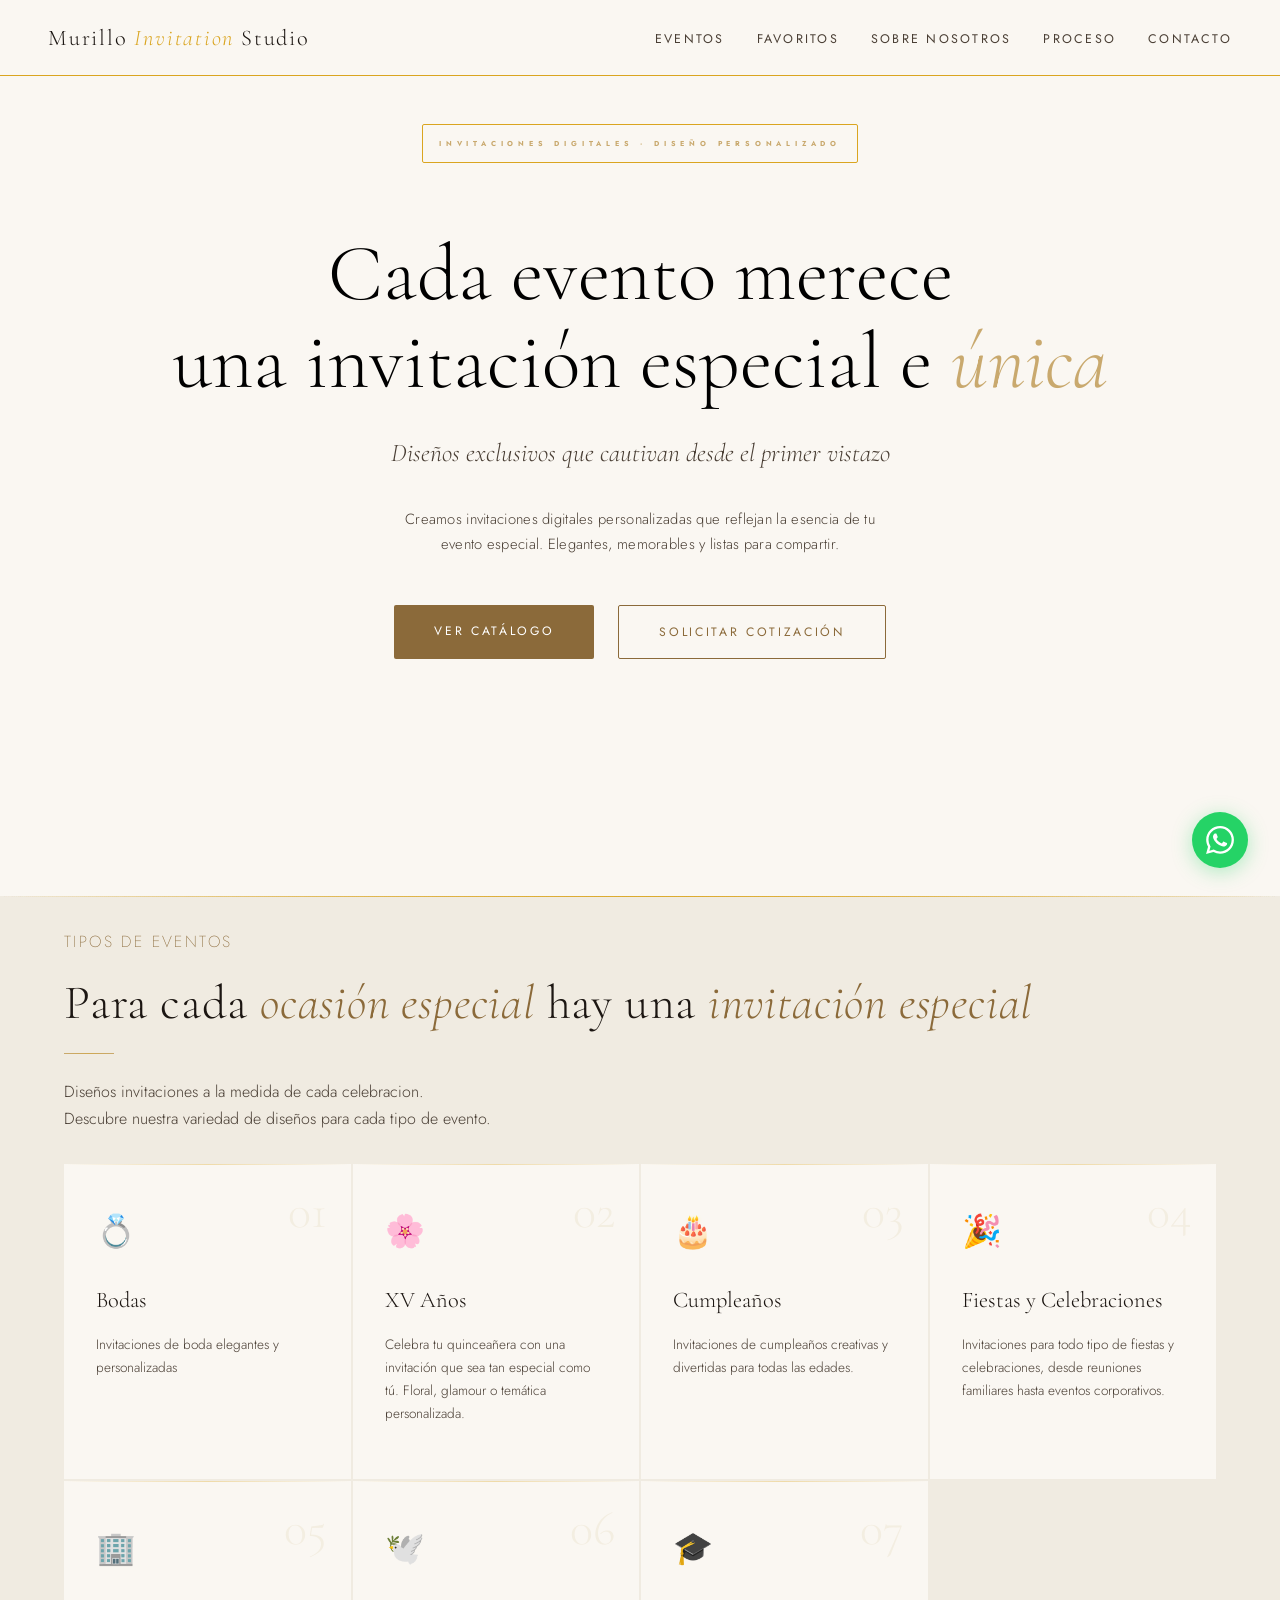
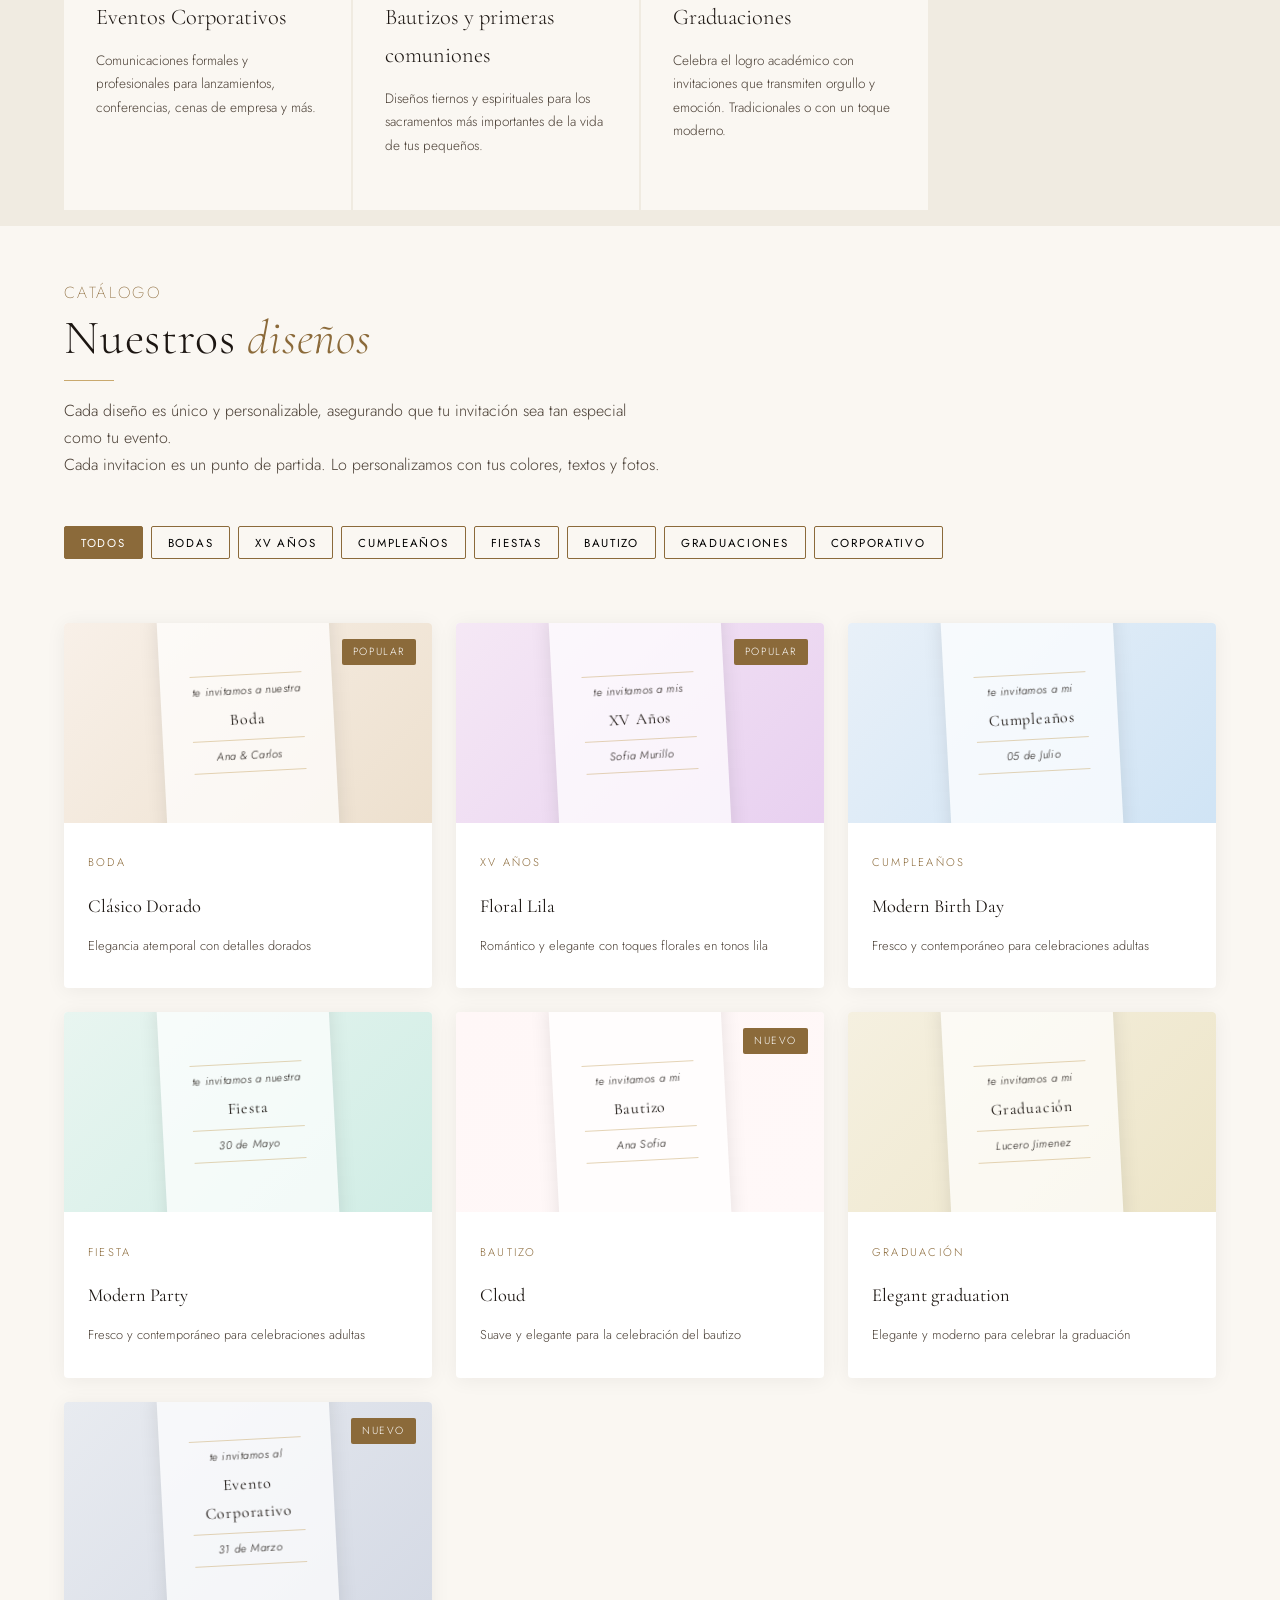
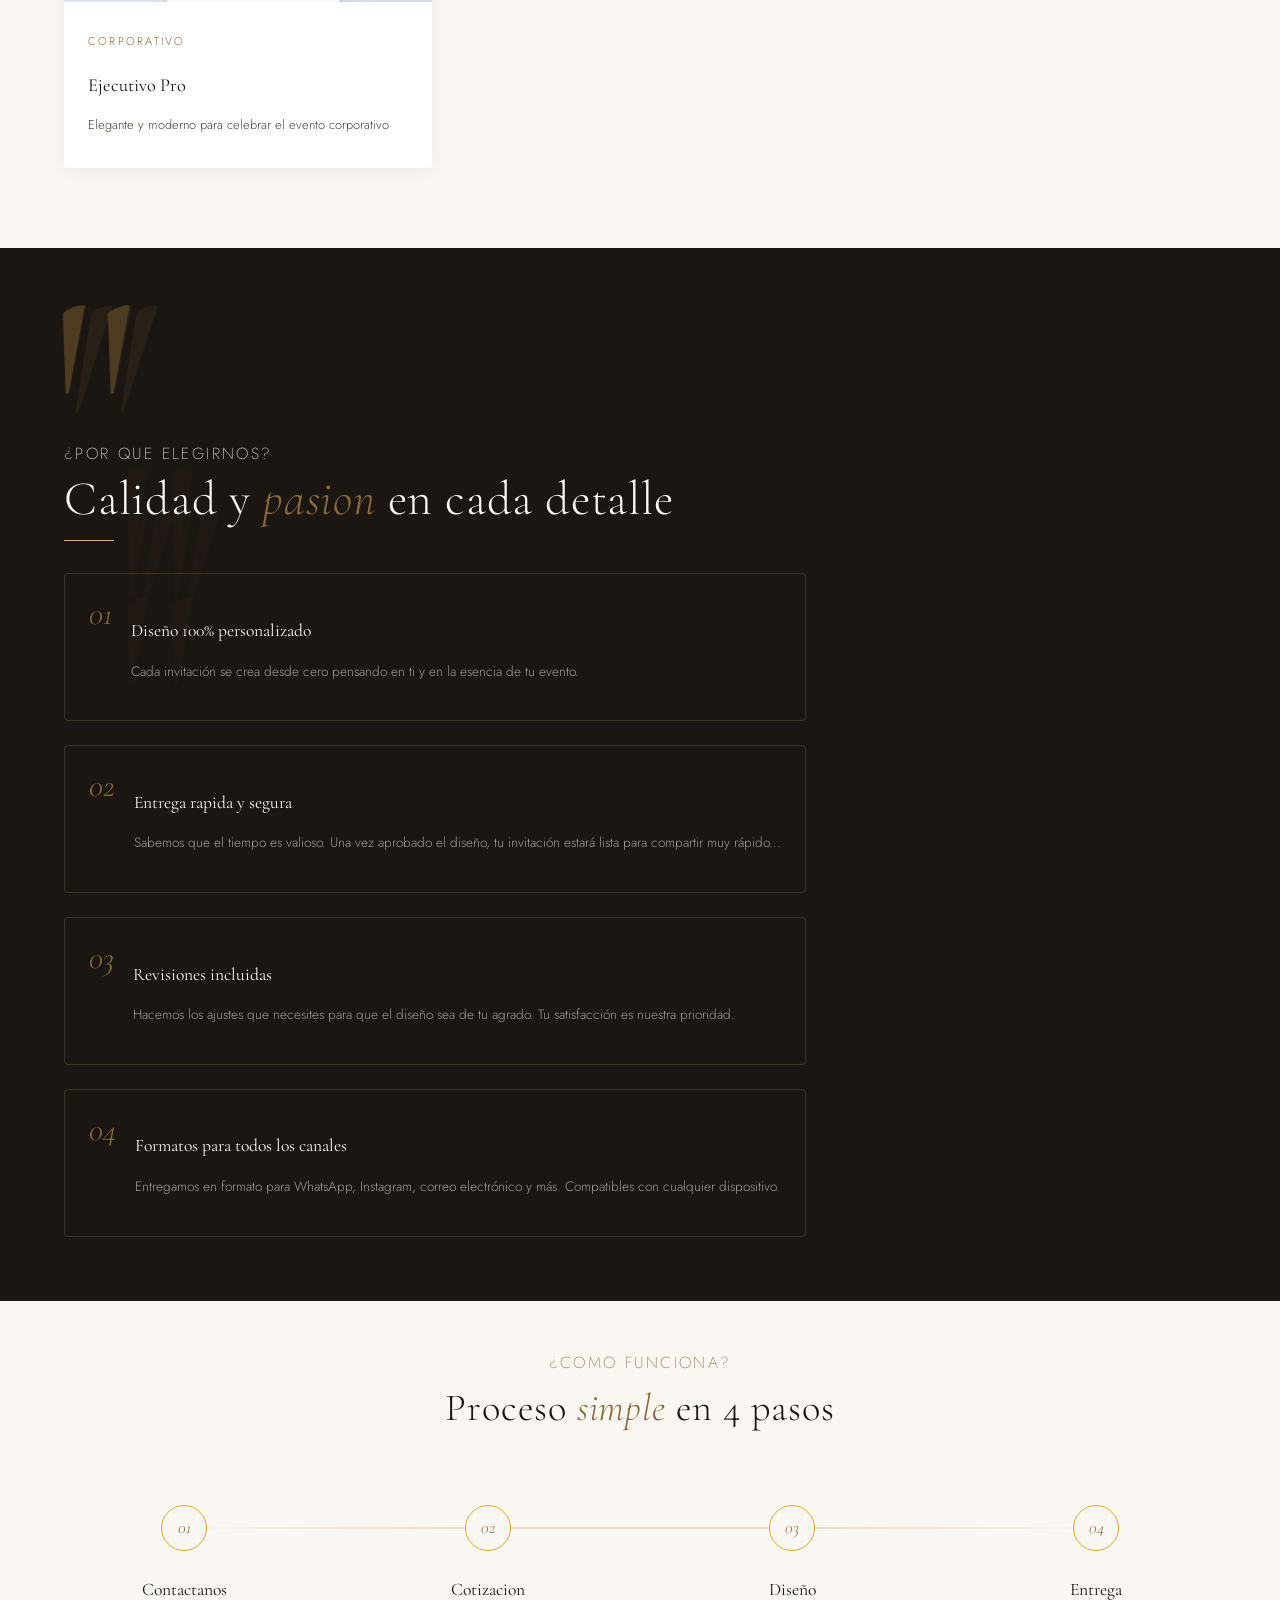
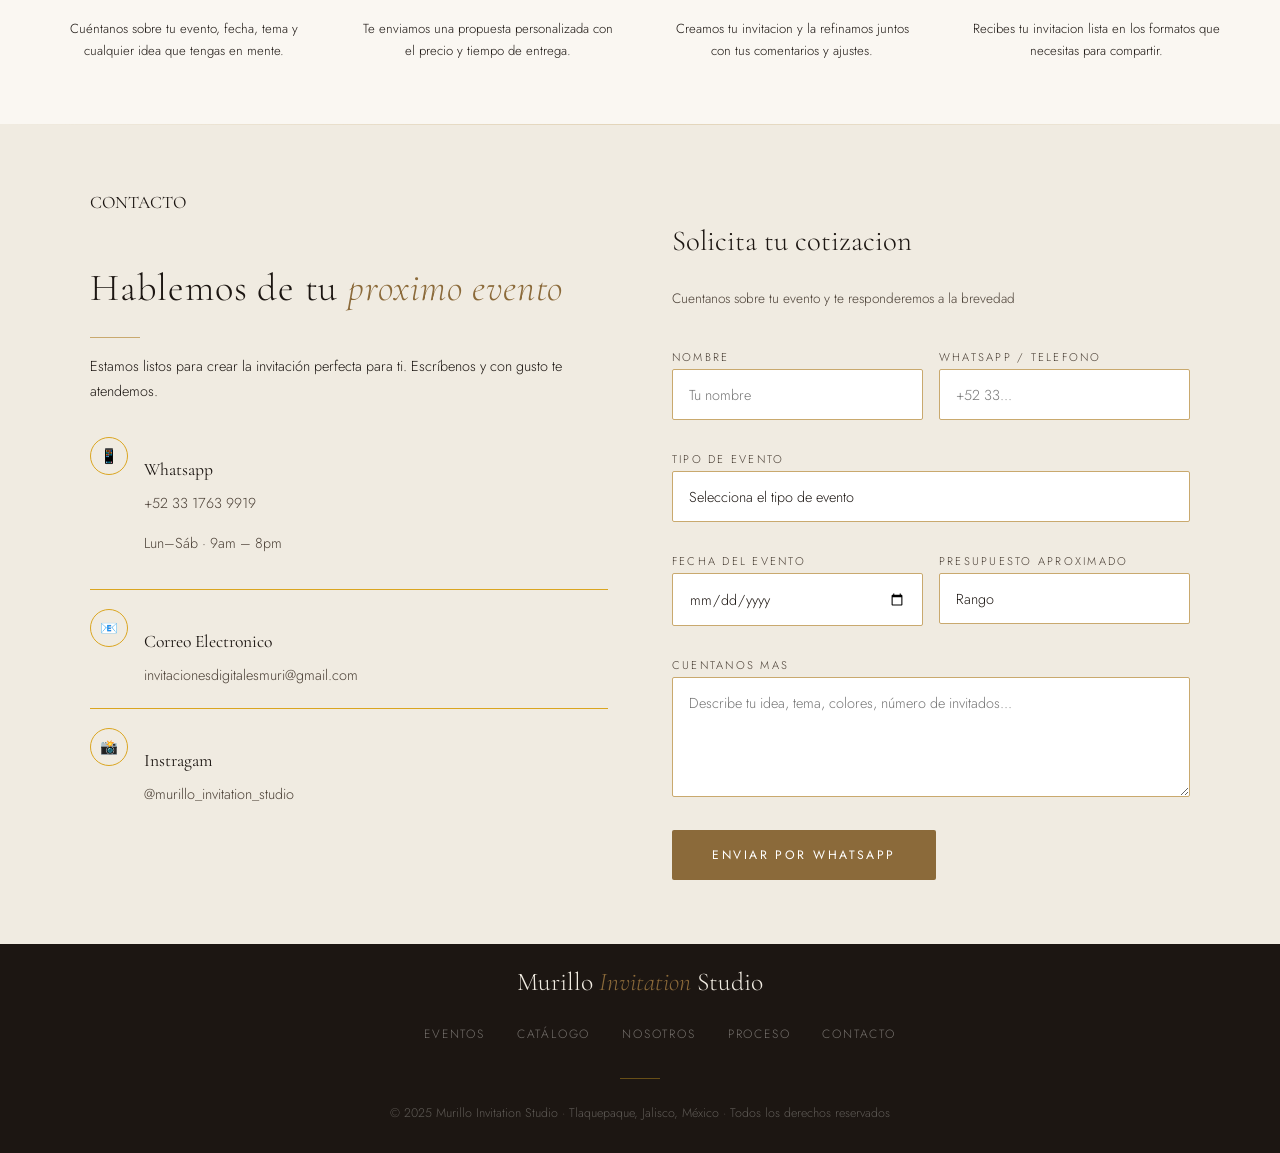
==== commit 7721ce2c: "Se agrega boton de whatsapp" ====
--- a/index.html
+++ b/index.html
@@ -127,7 +127,7 @@
             </div>
         </section>
 
-        <!-- CATÁLOGO -->
+        <!-- Catalago -->
         <section id="Catalago">
             <div class="Catalago_Cabecera">
                 <h2 class="Titulo_Catalago fade-in">CATÁLOGO</h2>
@@ -337,6 +337,7 @@
             </div>    
         </section>
 
+        <!-- Proceso de la invitacion -->
         <section id="Proceso">      
             <span class="Proceso_Titulo fade-in">¿COMO FUNCIONA?</span>
             <h3 class="Proceso_Subtitulo fade-in">Proceso <em>simple</em> en 4 pasos</h3>
@@ -368,6 +369,7 @@
             </div>
         </section>
 
+        <!-- Contacto de la pagina -->
         <section id="Contacto">
             <div class="Contacto_Fondo">
                 <div>
@@ -467,6 +469,7 @@
             </div>
         </section>
 
+        <!-- Pie de pagina -->
         <footer>
             <div class="Pie_de_Pagina_Logo">Murillo <em>Invitation</em> Studio</div>
             <ul class="Pie_de_Pagina_Lista">
@@ -480,5 +483,12 @@
             <div class="Pie_de_Pagina_Divisor"></div>
             <p class="Pie_de_Pagina_Copia">© 2025 Murillo Invitation Studio · Tlaquepaque, Jalisco, México · Todos los derechos reservados</p>
         </footer>
+
+        <!-- Boton de whatsapp flotante -->
+        <a aria-label="Contactar por WhatsApp" class="Boton_Whats_flotante" href="https://wa.me/523310000000" target="_blank">
+            <svg viewbox="0 0 24 24" xmlns="http://www.w3.org/2000/svg">
+                <path d="M17.472 14.382c-.297-.149-1.758-.867-2.03-.967-.273-.099-.471-.148-.67.15-.197.297-.767.966-.94 1.164-.173.199-.347.223-.644.075-.297-.15-1.255-.463-2.39-1.475-.883-.788-1.48-1.761-1.653-2.059-.173-.297-.018-.458.13-.606.134-.133.298-.347.446-.52.149-.174.198-.298.298-.497.099-.198.05-.371-.025-.52-.075-.149-.669-1.612-.916-2.207-.242-.579-.487-.5-.669-.51-.173-.008-.371-.01-.57-.01-.198 0-.52.074-.792.372-.272.297-1.04 1.016-1.04 2.479 0 1.462 1.065 2.875 1.213 3.074.149.198 2.096 3.2 5.077 4.487.709.306 1.262.489 1.694.625.712.227 1.36.195 1.871.118.571-.085 1.758-.719 2.006-1.413.248-.694.248-1.289.173-1.413-.074-.124-.272-.198-.57-.347m-5.421 7.403h-.004a9.87 9.87 0 01-5.031-1.378l-.361-.214-3.741.982.998-3.648-.235-.374a9.86 9.86 0 01-1.51-5.26c.001-5.45 4.436-9.884 9.888-9.884 2.64 0 5.122 1.03 6.988 2.898a9.825 9.825 0 012.893 6.994c-.003 5.45-4.437 9.884-9.885 9.884m8.413-18.297A11.815 11.815 0 0012.05 0C5.495 0 .16 5.335.157 11.892c0 2.096.547 4.142 1.588 5.945L.057 24l6.305-1.654a11.882 11.882 0 005.683 1.448h.005c6.554 0 11.89-5.335 11.893-11.893a11.821 11.821 0 00-3.48-8.413z"></path>
+            </svg>
+        </a>
     </body>
 </html>
--- a/design.css
+++ b/design.css
@@ -841,7 +841,7 @@
   background: #1C1612;
   color: rgba(250, 247, 242, 0.5);
   text-align: center;
-  padding: 3rem 2rem;
+  padding: 1rem 2rem;
 }
 footer .Pie_de_Pagina_Logo {
   font-family: "Cormorant Garamond", serif;
@@ -884,6 +884,32 @@
   color: rgba(250, 247, 242, 0.3);
 }
 
+.Boton_Whats_flotante {
+  position: fixed;
+  bottom: 2rem;
+  right: 2rem;
+  width: 56px;
+  height: 56px;
+  background: #25D366;
+  border-radius: 50%;
+  display: flex;
+  align-items: center;
+  justify-content: center;
+  box-shadow: 0 4px 20px rgba(37, 211, 102, 0.35);
+  z-index: 200;
+  text-decoration: none;
+  transition: transform 0.2s, box-shadow 0.2s;
+}
+.Boton_Whats_flotante:hover {
+  transform: scale(1.08);
+  box-shadow: 0 8px 30px rgba(37, 211, 102, 0.45);
+}
+.Boton_Whats_flotante svg {
+  width: 28px;
+  height: 28px;
+  fill: white;
+}
+
 .fade-in {
   opacity: 0;
   transform: translateY(24px);
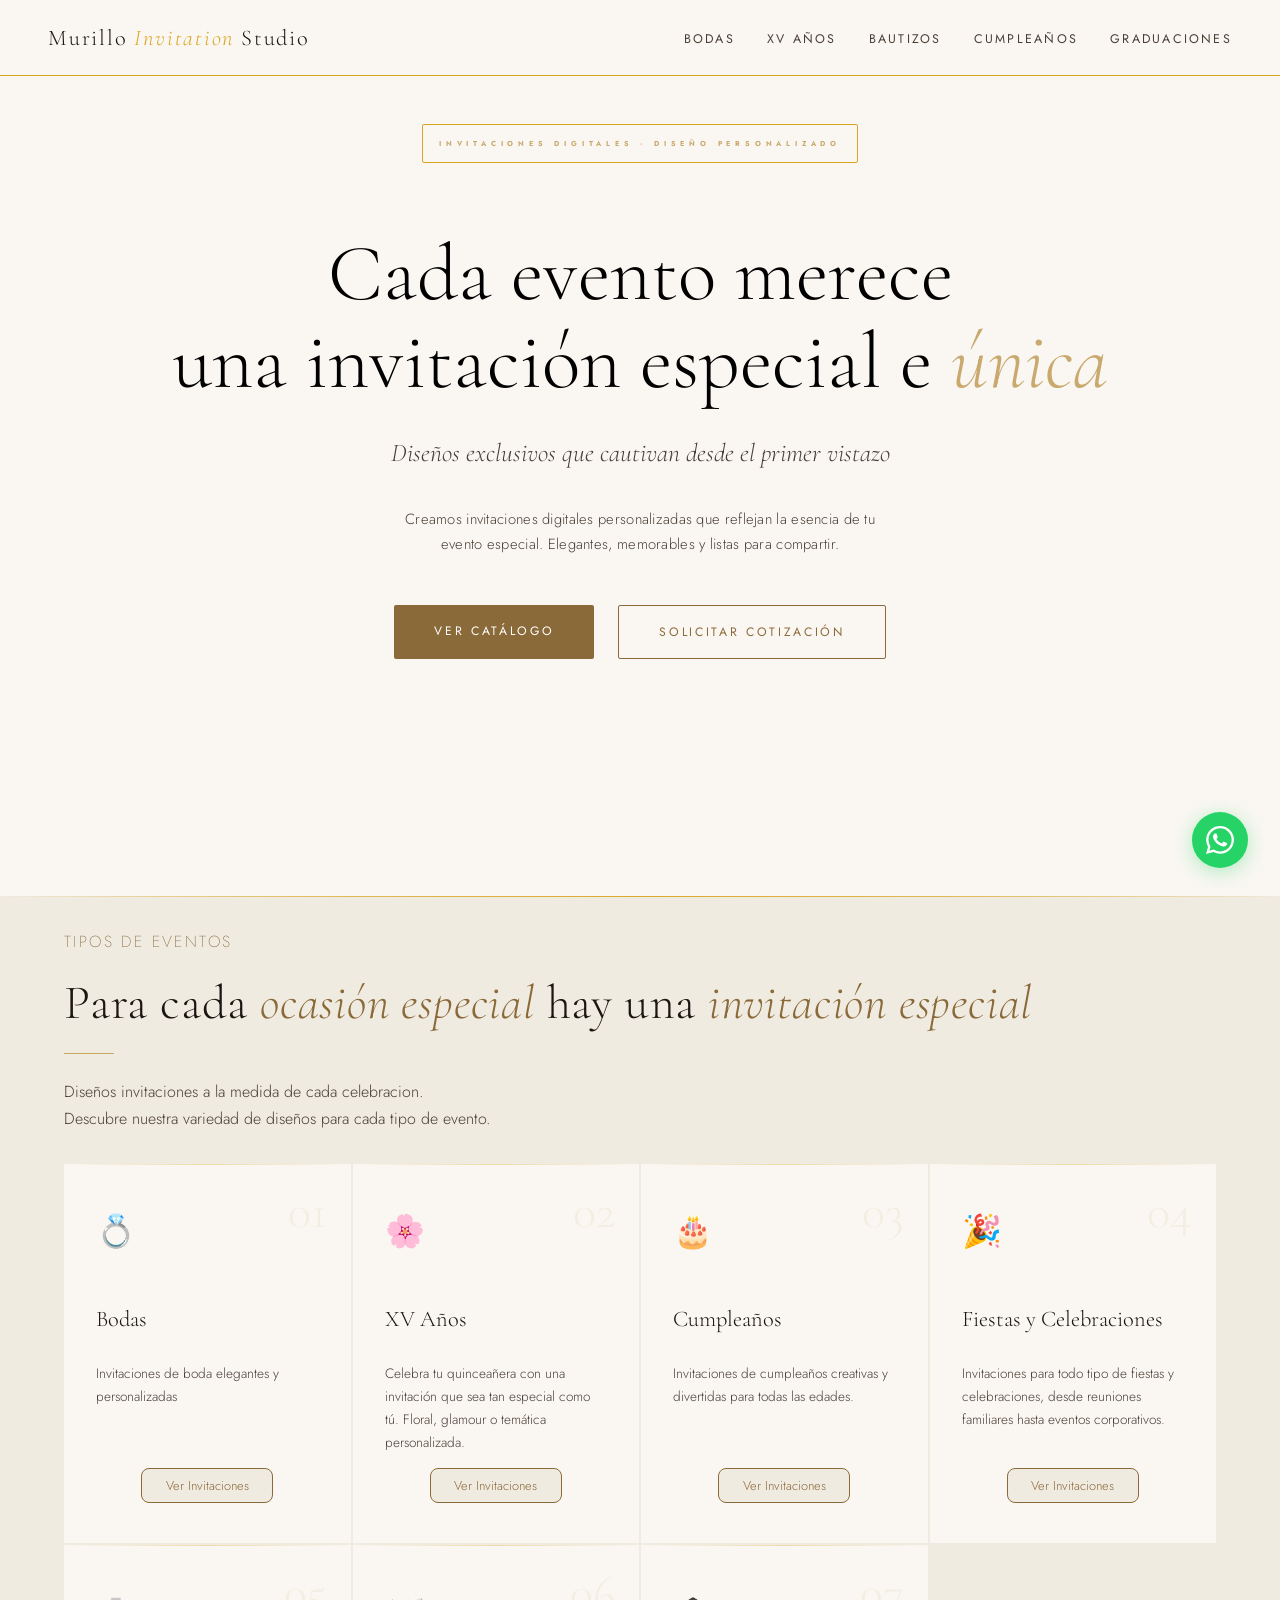
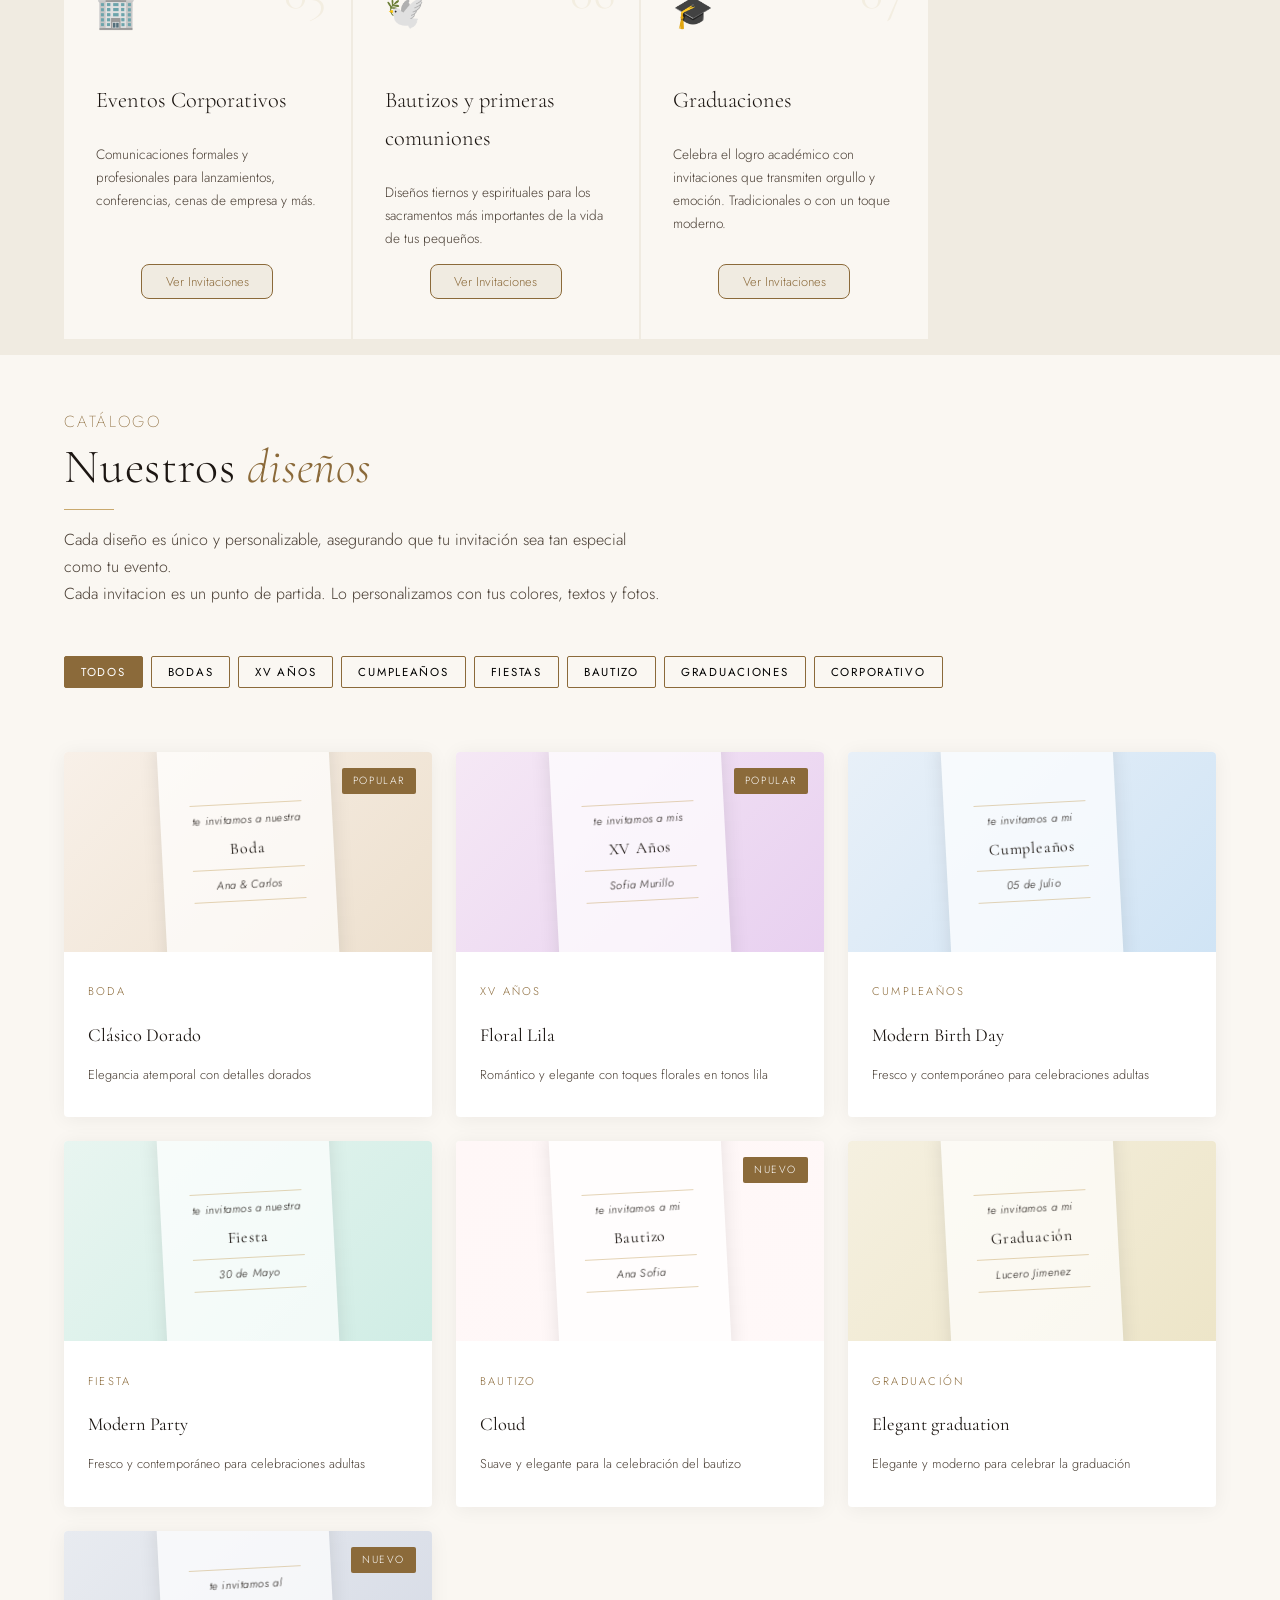
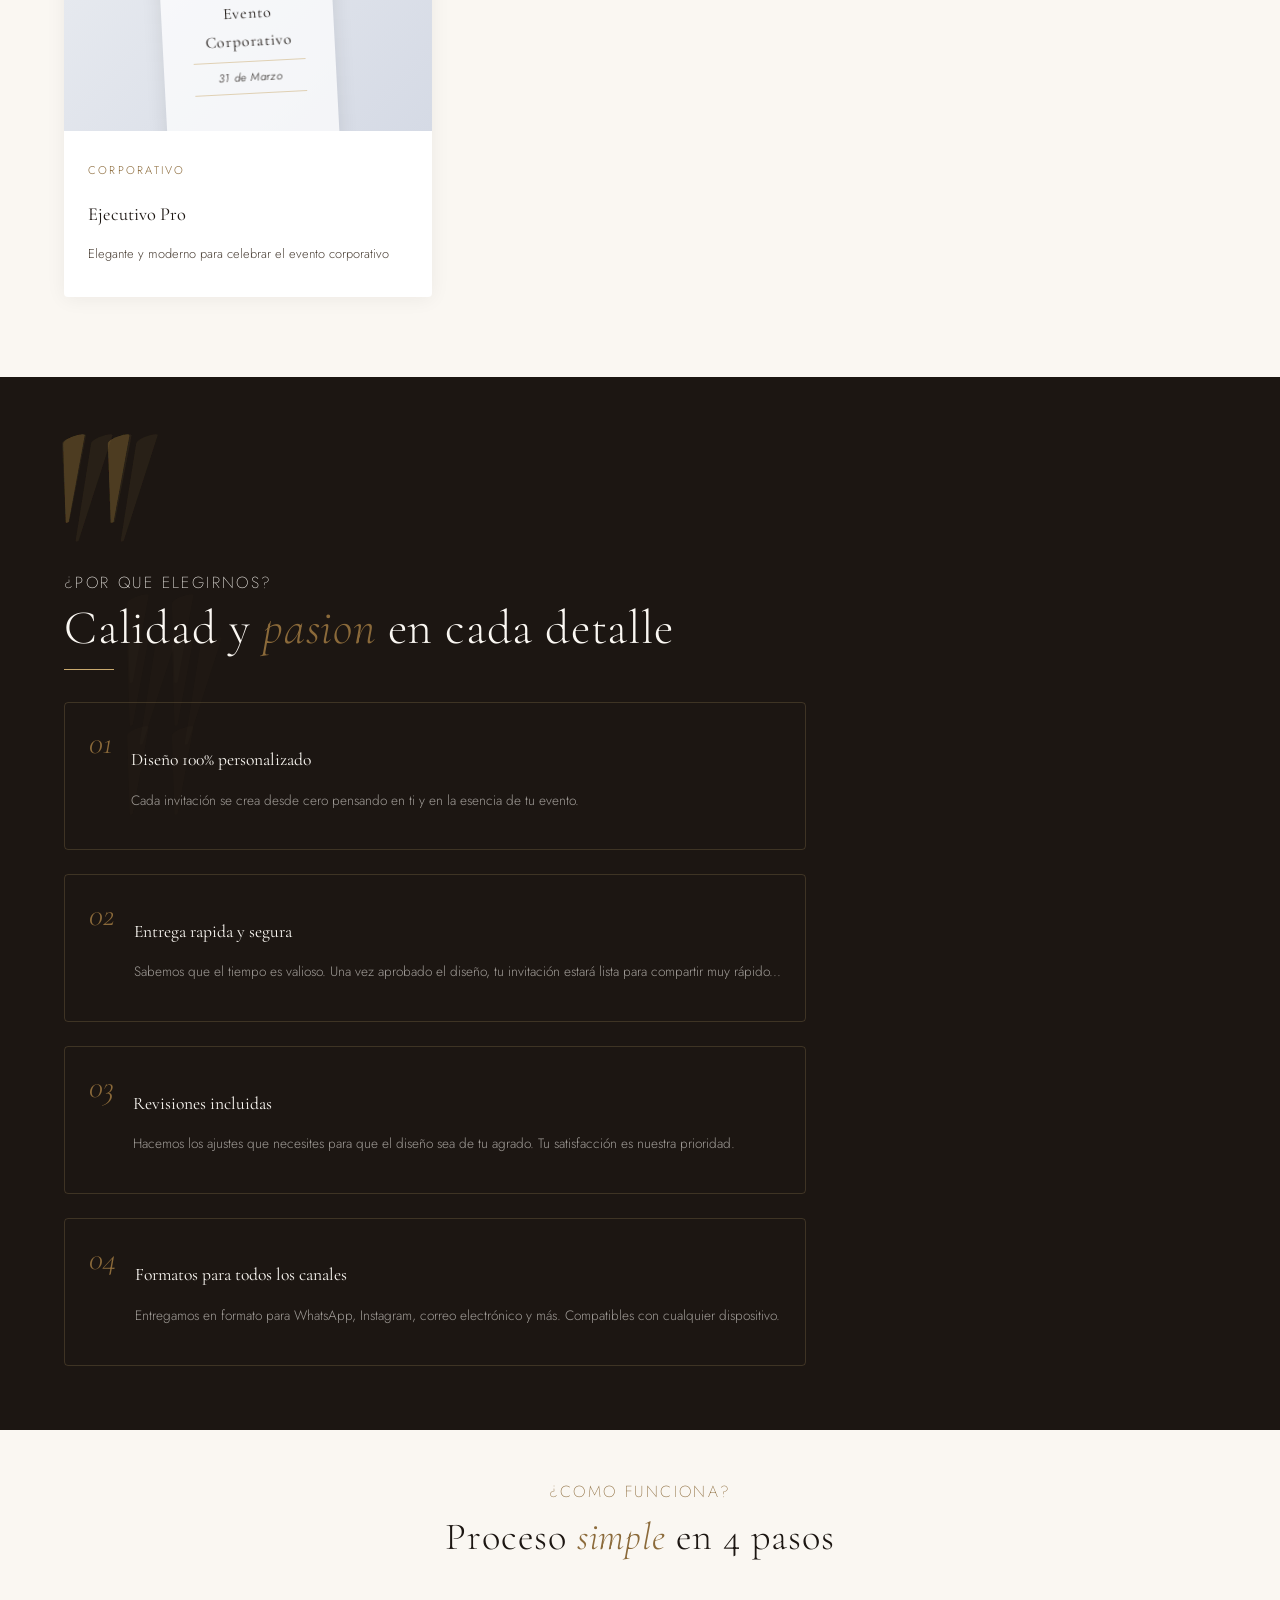
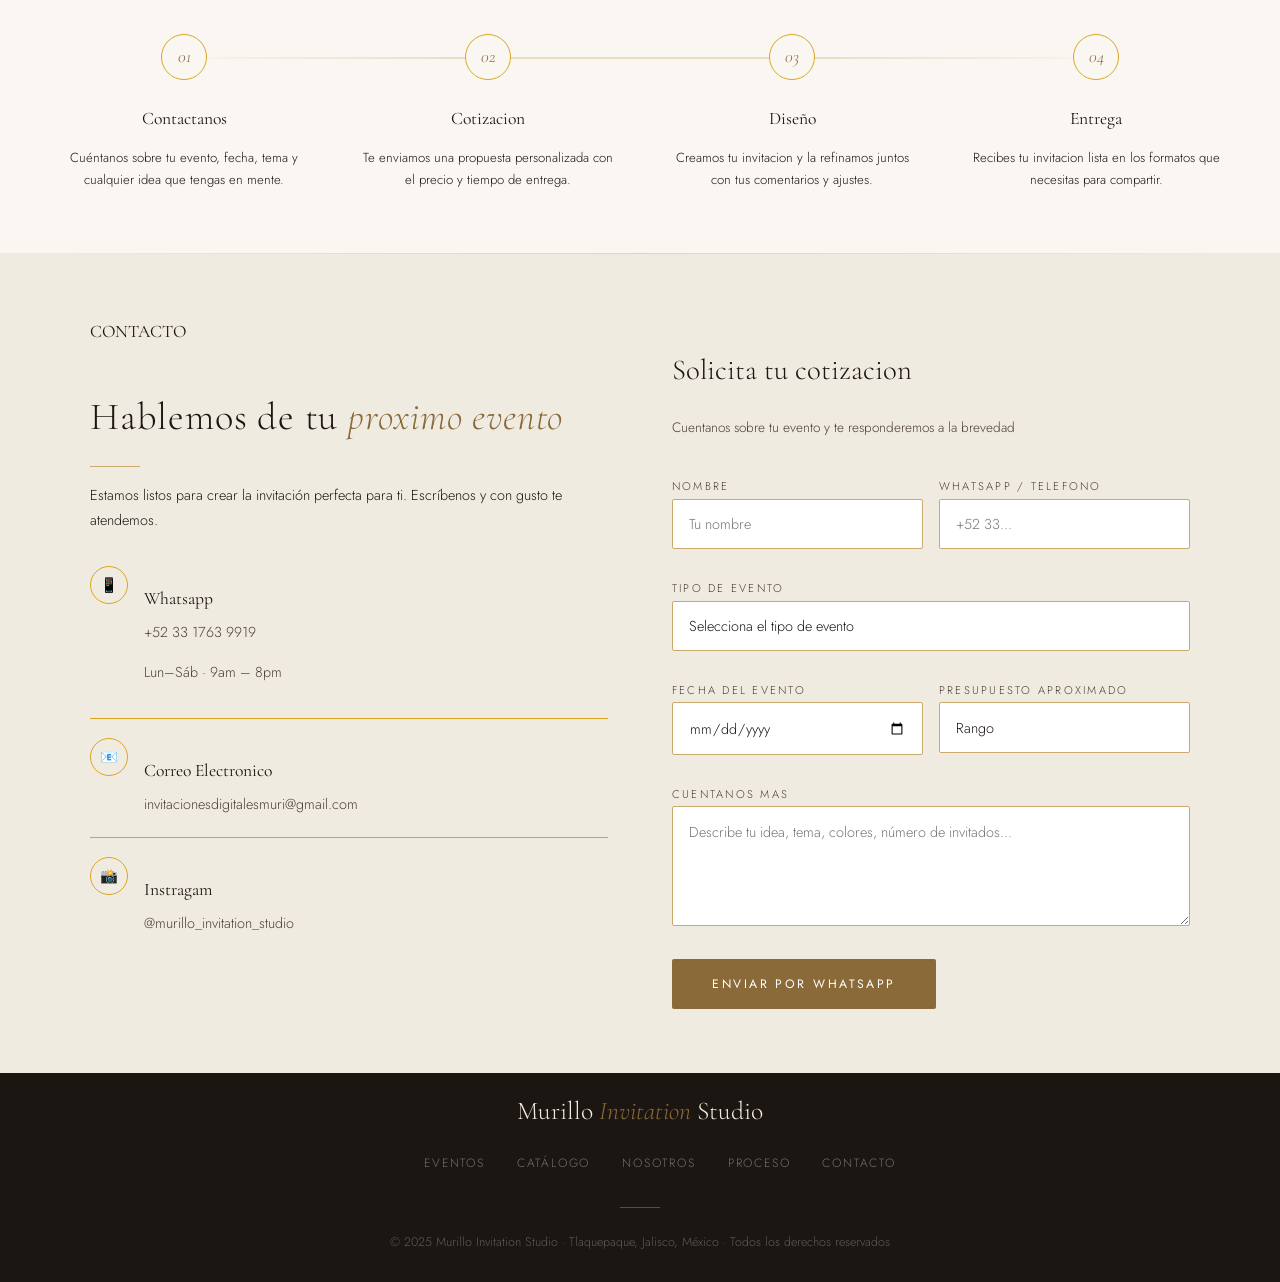
==== commit e078541d: "Se agregan botones para las demas paginas de invitaciones" ====
--- a/index.html
+++ b/index.html
@@ -28,11 +28,11 @@
             <!-- Navegacion -->
             <nav>
                 <ul>
-                    <li><a href="Events.html">Eventos</a></li>
-                    <li><a href="Favorites.html">Favoritos</a></li>
-                    <li><a href="Aboutus.html">Sobre Nosotros</a></li>
-                    <li><a href="Process.html">Proceso</a></li>
-                    <li><a href="contact.html">Contacto</a></li>
+                    <li><a href="wedding.html">Bodas</a></li>
+                    <li><a href="xvyears.html">XV Años</a></li>
+                    <li><a href="christening.html">Bautizos</a></li>
+                    <li><a href="birthday.html">Cumpleaños</a></li>
+                    <li><a href="graduations.html">Graduaciones</a></li>
                 </ul>
             </nav>
         </header>
@@ -75,6 +75,10 @@
 
                     <h3 class="Evento_Nombre">Bodas</h3>
                     <p class="Evento_Descripcion">Invitaciones de boda elegantes y personalizadas</p>
+
+                    <a class="Ver_Invitaciones" href="wedding.html">
+                        Ver Invitaciones
+                    </a>
                 </div>
 
                 <div class="Evento_Card fade-in">
@@ -83,6 +87,10 @@
 
                     <h3 class="Evento_Nombre">XV Años</h3>
                     <p class="Evento_Descripcion">Celebra tu quinceañera con una invitación que sea tan especial como tú. Floral, glamour o temática personalizada.</p>
+                    
+                    <a class="Ver_Invitaciones" href="xvyears.html">
+                        Ver Invitaciones
+                    </a>
                 </div>
 
                 <div class="Evento_Card fade-in">
@@ -91,6 +99,10 @@
 
                     <h3 class="Evento_Nombre">Cumpleaños</h3>
                     <p class="Evento_Descripcion">Invitaciones de cumpleaños creativas y divertidas para todas las edades.</p>
+                    
+                    <a class="Ver_Invitaciones" href="birthday.html">
+                        Ver Invitaciones
+                    </a>
                 </div>
 
                 <div class="Evento_Card fade-in">
@@ -99,6 +111,10 @@
 
                     <h3 class="Evento_Nombre">Fiestas y Celebraciones</h3>
                     <p class="Evento_Descripcion">Invitaciones para todo tipo de fiestas y celebraciones, desde reuniones familiares hasta eventos corporativos.</p>
+                
+                    <a class="Ver_Invitaciones" href="party.html">
+                        Ver Invitaciones
+                    </a>
                 </div>
 
                 <div class="Evento_Card fade-in">
@@ -107,6 +123,10 @@
 
                     <h3 class="Evento_Nombre">Eventos Corporativos</h3>
                     <p class="Evento_Descripcion">Comunicaciones formales y profesionales para lanzamientos, conferencias, cenas de empresa y más.</p>
+                
+                    <a class="Ver_Invitaciones" href="corporate.html">
+                        Ver Invitaciones
+                    </a>
                 </div>
 
                 <div class="Evento_Card fade-in">
@@ -115,6 +135,10 @@
 
                     <h3 class="Evento_Nombre">Bautizos y primeras comuniones</h3>
                     <p class="Evento_Descripcion">Diseños tiernos y espirituales para los sacramentos más importantes de la vida de tus pequeños.</p>
+                
+                    <a class="Ver_Invitaciones" href="christening.html">
+                        Ver Invitaciones
+                    </a>
                 </div>
 
                 <div class="Evento_Card fade-in">
@@ -123,6 +147,10 @@
 
                     <h3 class="Evento_Nombre">Graduaciones</h3>
                     <p class="Evento_Descripcion">Celebra el logro académico con invitaciones que transmiten orgullo y emoción. Tradicionales o con un toque moderno.</p>
+                
+                    <a class="Ver_Invitaciones" href="graduations.html">
+                        Ver Invitaciones
+                    </a>
                 </div>
             </div>
         </section>
@@ -485,7 +513,7 @@
         </footer>
 
         <!-- Boton de whatsapp flotante -->
-        <a aria-label="Contactar por WhatsApp" class="Boton_Whats_flotante" href="https://wa.me/523310000000" target="_blank">
+        <a aria-label="Contactar por WhatsApp" class="Boton_Whats_flotante" href="https://wa.me/523317639919" target="_blank">
             <svg viewbox="0 0 24 24" xmlns="http://www.w3.org/2000/svg">
                 <path d="M17.472 14.382c-.297-.149-1.758-.867-2.03-.967-.273-.099-.471-.148-.67.15-.197.297-.767.966-.94 1.164-.173.199-.347.223-.644.075-.297-.15-1.255-.463-2.39-1.475-.883-.788-1.48-1.761-1.653-2.059-.173-.297-.018-.458.13-.606.134-.133.298-.347.446-.52.149-.174.198-.298.298-.497.099-.198.05-.371-.025-.52-.075-.149-.669-1.612-.916-2.207-.242-.579-.487-.5-.669-.51-.173-.008-.371-.01-.57-.01-.198 0-.52.074-.792.372-.272.297-1.04 1.016-1.04 2.479 0 1.462 1.065 2.875 1.213 3.074.149.198 2.096 3.2 5.077 4.487.709.306 1.262.489 1.694.625.712.227 1.36.195 1.871.118.571-.085 1.758-.719 2.006-1.413.248-.694.248-1.289.173-1.413-.074-.124-.272-.198-.57-.347m-5.421 7.403h-.004a9.87 9.87 0 01-5.031-1.378l-.361-.214-3.741.982.998-3.648-.235-.374a9.86 9.86 0 01-1.51-5.26c.001-5.45 4.436-9.884 9.888-9.884 2.64 0 5.122 1.03 6.988 2.898a9.825 9.825 0 012.893 6.994c-.003 5.45-4.437 9.884-9.885 9.884m8.413-18.297A11.815 11.815 0 0012.05 0C5.495 0 .16 5.335.157 11.892c0 2.096.547 4.142 1.588 5.945L.057 24l6.305-1.654a11.882 11.882 0 005.683 1.448h.005c6.554 0 11.89-5.335 11.893-11.893a11.821 11.821 0 00-3.48-8.413z"></path>
             </svg>
--- a/design.css
+++ b/design.css
@@ -232,6 +232,8 @@
   overflow: hidden;
   transition: background 0.4s;
   cursor: default;
+  display: flex;
+  flex-direction: column;
 }
 #Eventos .Eventos_Grid .Evento_Card ::before {
   content: "";
@@ -250,6 +252,25 @@
 }
 #Eventos .Eventos_Grid .Evento_Card:hover ::before {
   transform: scaleX(1);
+}
+#Eventos .Eventos_Grid .Evento_Card .Ver_Invitaciones {
+  display: block;
+  margin: 0 auto;
+  margin-top: auto;
+  align-self: center;
+  width: 45%;
+  text-align: center;
+  font-size: 0.8rem;
+  padding: 6px 15px;
+  background-color: #F0EBE1;
+  color: #8B6A3A;
+  text-decoration: none;
+  border-radius: 8px;
+  border: 1px solid #8B6A3A;
+}
+#Eventos .Eventos_Grid .Evento_Card .Ver_Invitaciones:hover {
+  background-color: #8B6A3A;
+  color: #FAF7F2;
 }
 #Eventos .Eventos_Grid .Evento_Icono {
   font-size: 2rem;
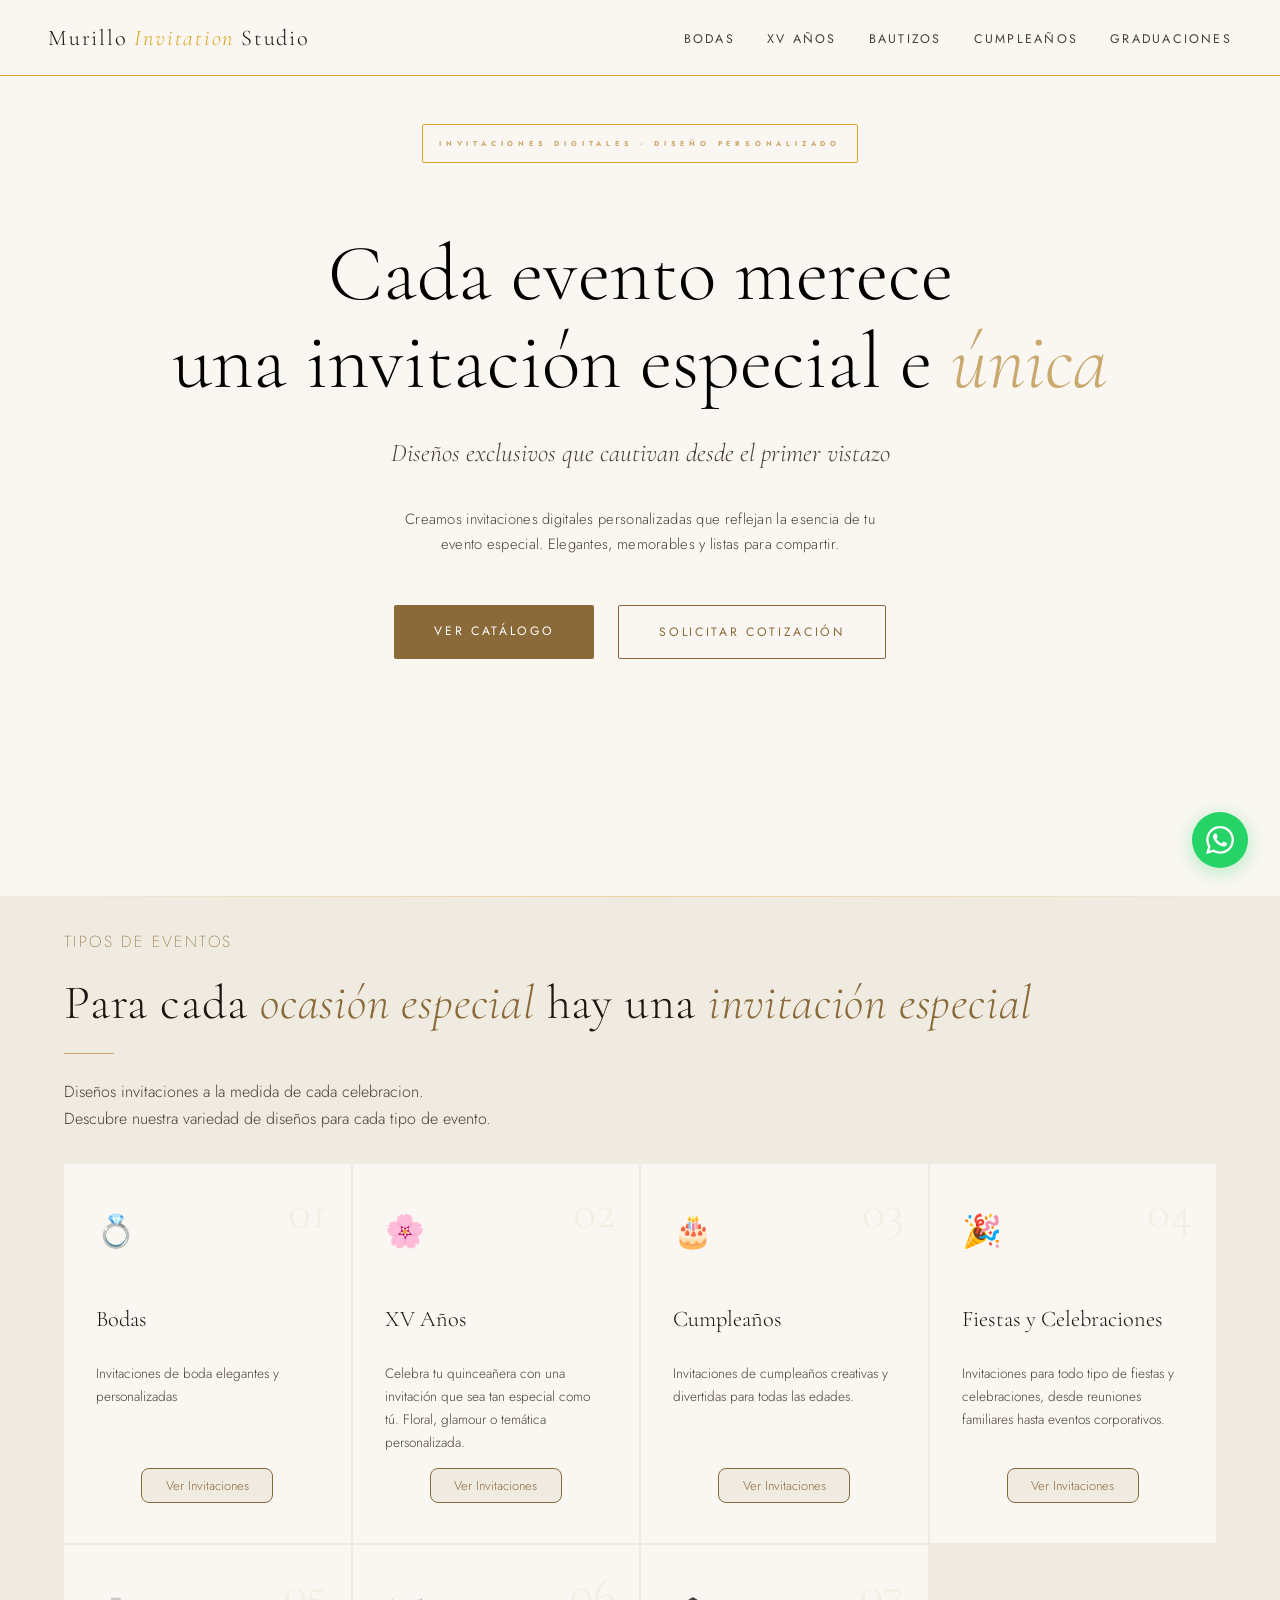
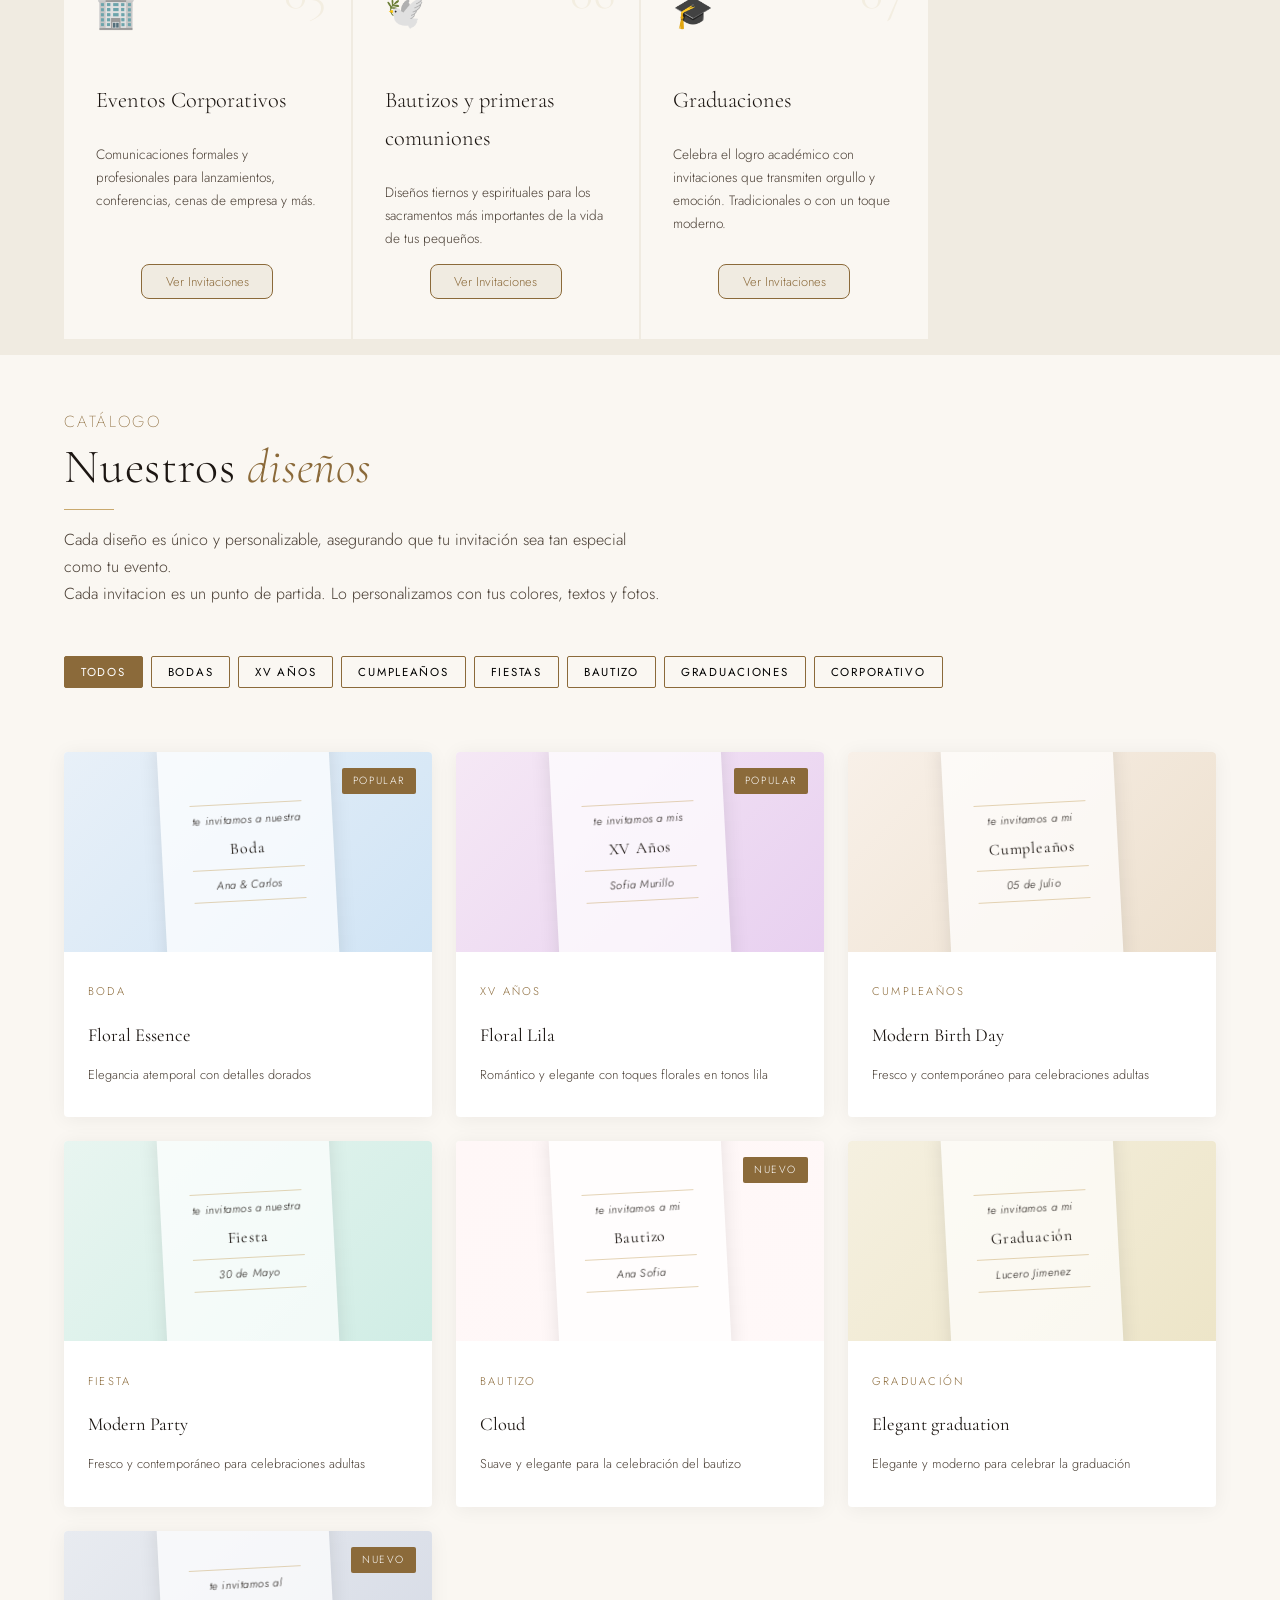
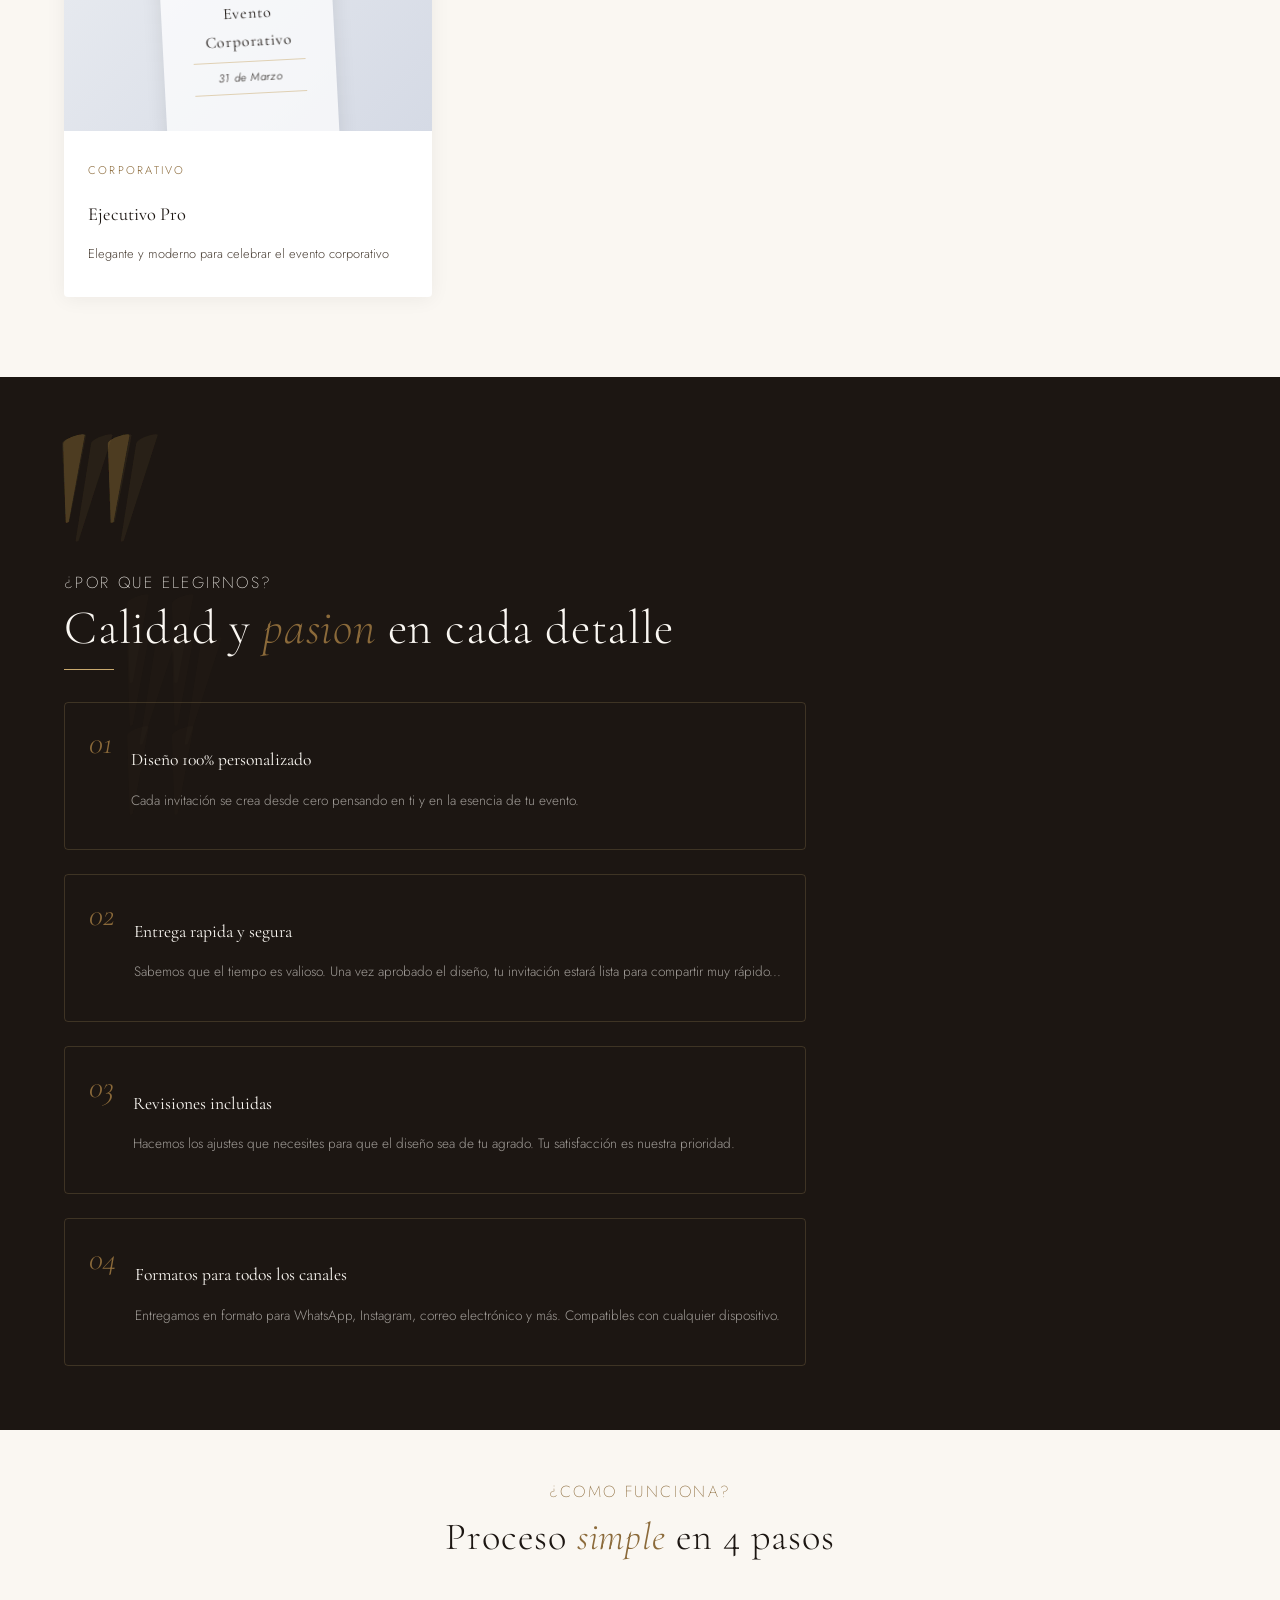
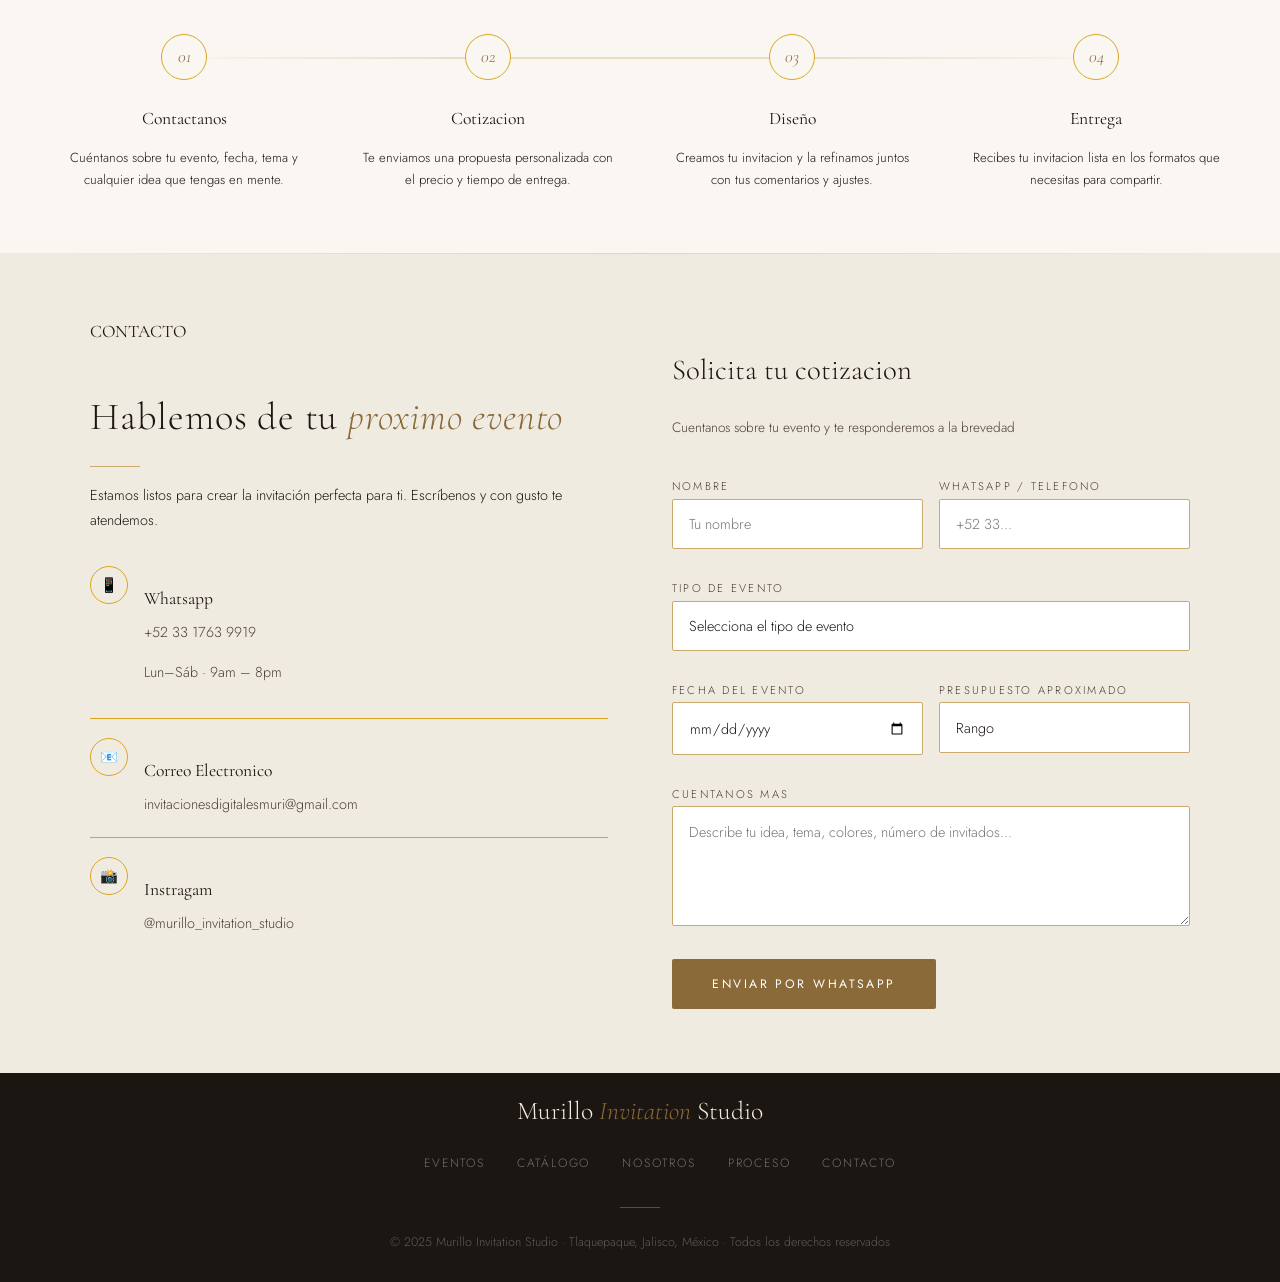
==== commit 8dbdbd5d: "actualizacion" ====
--- a/index.html
+++ b/index.html
@@ -195,7 +195,7 @@
 
                     <div class="Catalago_Info">
                         <p class="Catalago_Tipo_Evento">Boda</p>
-                        <h3 class="Catalago_Nombre">Clásico Dorado</h3>
+                        <h3 class="Catalago_Nombre">Floral Essence</h3>
                         <p class="Catalago_Descripcion">Elegancia atemporal con detalles dorados</p>
                     </div>
                 </div>
--- a/design.css
+++ b/design.css
@@ -172,12 +172,72 @@
   transform: translateY(-2px);
 }
 
+#Home_Boda {
+  min-height: 100vh;
+  display: flex;
+  justify-content: center;
+  text-align: center;
+  padding: 3rem;
+  position: relative;
+  z-index: 2;
+}
+#Home_Boda .Contenido_Boda .Titulo {
+  font-family: "Cormorant Garamond", serif;
+  font-size: clamp(5rem, 3vw, 5rem);
+  font-weight: 300;
+  line-height: 1.1;
+  margin-bottom: 0;
+}
+#Home_Boda .Contenido_Boda .Titulo em {
+  color: #C9A96E;
+}
+#Home_Boda .Contenido_Boda .SubTitulo {
+  font-family: "Cormorant Garamond", serif;
+  font-size: clamp(1.2rem, 2.5vw, 1.6rem);
+  font-weight: 300;
+  font-style: italic;
+  color: #4A3F35;
+  margin-bottom: 2rem;
+}
+#Home_Boda .Contenido_Boda .Descripcion {
+  font-size: 0.92rem;
+  color: #4A3F35;
+  max-width: 480px;
+  margin: 0 auto 3rem;
+  letter-spacing: 0.02em;
+}
+#Home_Boda .Contenido_Boda .BotonCS {
+  display: flex;
+  gap: 1.5rem;
+  justify-content: center;
+}
+#Home_Boda .Contenido_Boda .BotonCS .BotonSolicitarCot {
+  display: inline-block;
+  font-family: "Jost", sans-serif;
+  font-size: 0.76rem;
+  font-weight: 400;
+  letter-spacing: 0.22em;
+  text-transform: uppercase;
+  color: #8B6A3A;
+  background: transparent;
+  border: 1px solid #8B6A3A;
+  padding: 1rem 2.5rem;
+  text-decoration: none;
+  border-radius: 2px;
+  transition: background 0.3s, transform 0.2s;
+}
+#Home_Boda .Contenido_Boda .BotonCS .BotonSolicitarCot:hover {
+  color: #fff;
+  background: #8B6A3A;
+  transform: translateY(-2px);
+}
+
 #Eventos {
   background: #F0EBE1;
   position: relative;
   margin-top: -11rem;
 }
-#Eventos ::before {
+#Eventos::before {
   content: "";
   position: absolute;
   top: 0;
@@ -211,6 +271,21 @@
   height: 1px;
   background: #C9A96E;
   margin: 0.5rem 0 1.5rem 4rem;
+}
+#Eventos .Divisor_largo {
+  width: 90%;
+  height: 5px;
+  background: #A8BBA3;
+  margin: 0.5rem 0 1.5rem 4rem;
+}
+#Eventos .Nombre_de_paquete {
+  text-align: center;
+  font-size: clamp(1rem, 1.5vw, 3rem);
+  font-weight: 500;
+  margin: 0 0 0 4rem;
+  padding: 0 0 0 0;
+  color: #000;
+  letter-spacing: 0.3rem;
 }
 #Eventos .Descripcion_Eventos {
   font-size: 1rem;
@@ -250,7 +325,7 @@
 #Eventos .Eventos_Grid .Evento_Card:hover {
   background: #F0EBE1;
 }
-#Eventos .Eventos_Grid .Evento_Card:hover ::before {
+#Eventos .Eventos_Grid .Evento_Card:hover::before {
   transform: scaleX(1);
 }
 #Eventos .Eventos_Grid .Evento_Card .Ver_Invitaciones {
@@ -298,6 +373,62 @@
   font-weight: 300;
   color: rgba(201, 169, 110, 0.12);
   line-height: 1;
+}
+#Eventos .Cuadro_Paquete {
+  display: grid;
+  grid-template-columns: 1fr 1fr;
+  gap: 2rem;
+  padding: 2rem;
+  align-items: start;
+}
+#Eventos .Cuadro_Paquete .Parte_Izquierda {
+  text-align: center;
+}
+#Eventos .Cuadro_Paquete .Parte_Izquierda h3 {
+  font-family: "Cormorant Garamond", serif;
+}
+#Eventos .Cuadro_Paquete .Parte_Izquierda .Boton_Descargar {
+  background-color: #A8BBA3;
+  color: white;
+  padding: 12px 25px;
+  text-decoration: none;
+  border-radius: 8px;
+  transition: 0.3s;
+  font-weight: 500;
+  font-size: 0.8rem;
+}
+#Eventos .Cuadro_Paquete .Parte_Izquierda .Boton_Descargar:hover {
+  background-color: #4A3F35;
+}
+#Eventos .Cuadro_Paquete .Parte_Derecha {
+  text-align: center;
+}
+#Eventos .Cuadro_Paquete .Parte_Derecha .Cuadro_Pequeño {
+  background-color: #A8BBA3;
+  padding: 2rem;
+  color: white;
+  font-weight: 500;
+  letter-spacing: 0.1rem;
+}
+#Eventos .Cuadro_Paquete .Parte_Derecha h2 {
+  text-align: center;
+}
+#Eventos .Cuadro_Paquete .Parte_Derecha h2 span {
+  font-weight: 500;
+  font-size: 1rem;
+}
+#Eventos .Cuadro_Paquete .Parte_Derecha .Lista_Paquete {
+  list-style: none;
+  padding: 0;
+  text-align: left;
+}
+#Eventos .Cuadro_Paquete .Parte_Derecha .Lista_Paquete li {
+  display: flex;
+  align-items: center;
+  gap: 12px;
+  border-bottom: 1px solid #ccc;
+  padding: 10px 0;
+  font-size: 14px;
 }
 
 #Catalago {
@@ -479,11 +610,14 @@
   padding: 0.25rem 0.7rem;
   border-radius: 2px;
 }
+#Catalago .Catalago_Grid .Catalago_Item .Catalago_Prevista_Boda {
+  background: linear-gradient(135deg, #E8F0F8 0%, #D0E4F5 100%);
+}
 #Catalago .Catalago_Grid .Catalago_Item .Catalago_Prevista_XV {
   background: linear-gradient(135deg, #F5E8F5 0%, #E8D0F0 100%);
 }
 #Catalago .Catalago_Grid .Catalago_Item .Catalago_Prevista_Cumpleaños {
-  background: linear-gradient(135deg, #E8F0F8 0%, #D0E4F5 100%);
+  background: linear-gradient(135deg, #F8F0E8 0%, #EDE0CE 100%);
 }
 #Catalago .Catalago_Grid .Catalago_Item .Catalago_Prevista_Bautizo {
   background: linear-gradient(135deg, #fff7f7 0%, #fff8f8 100%);
